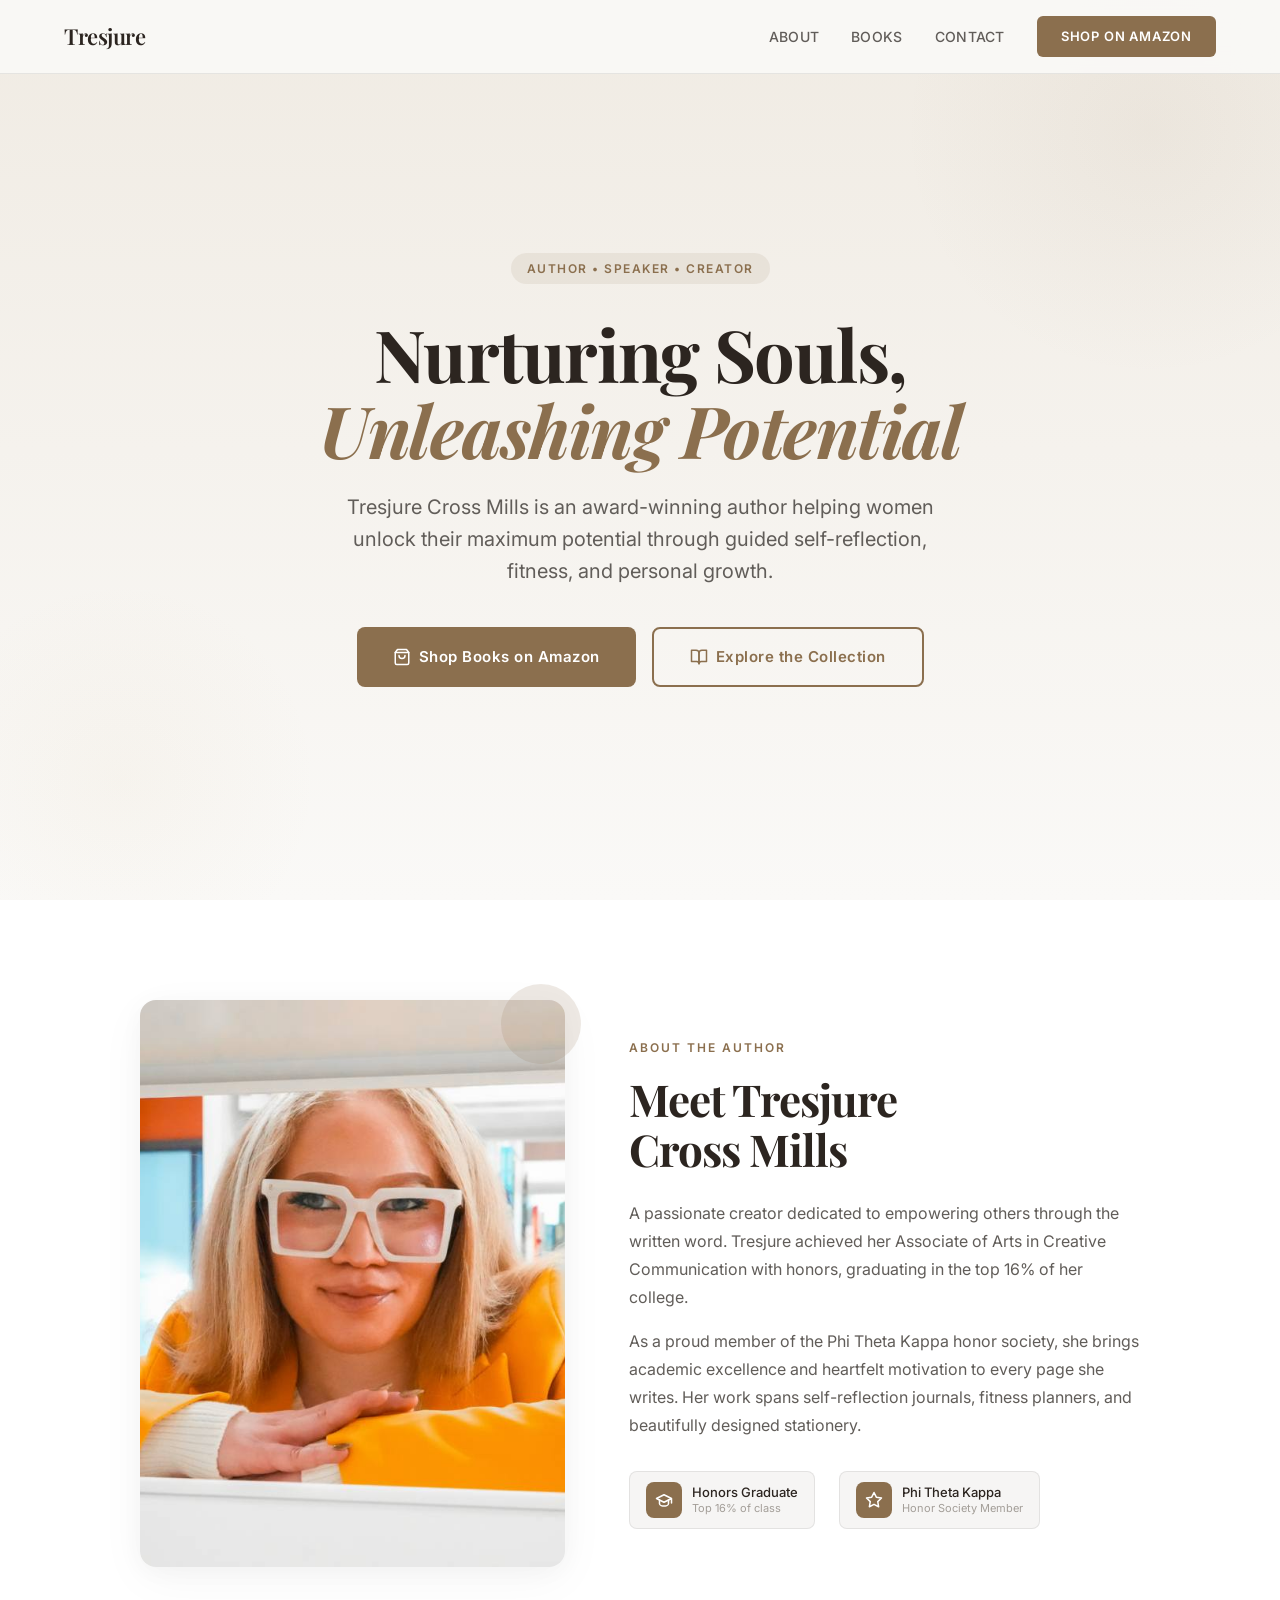
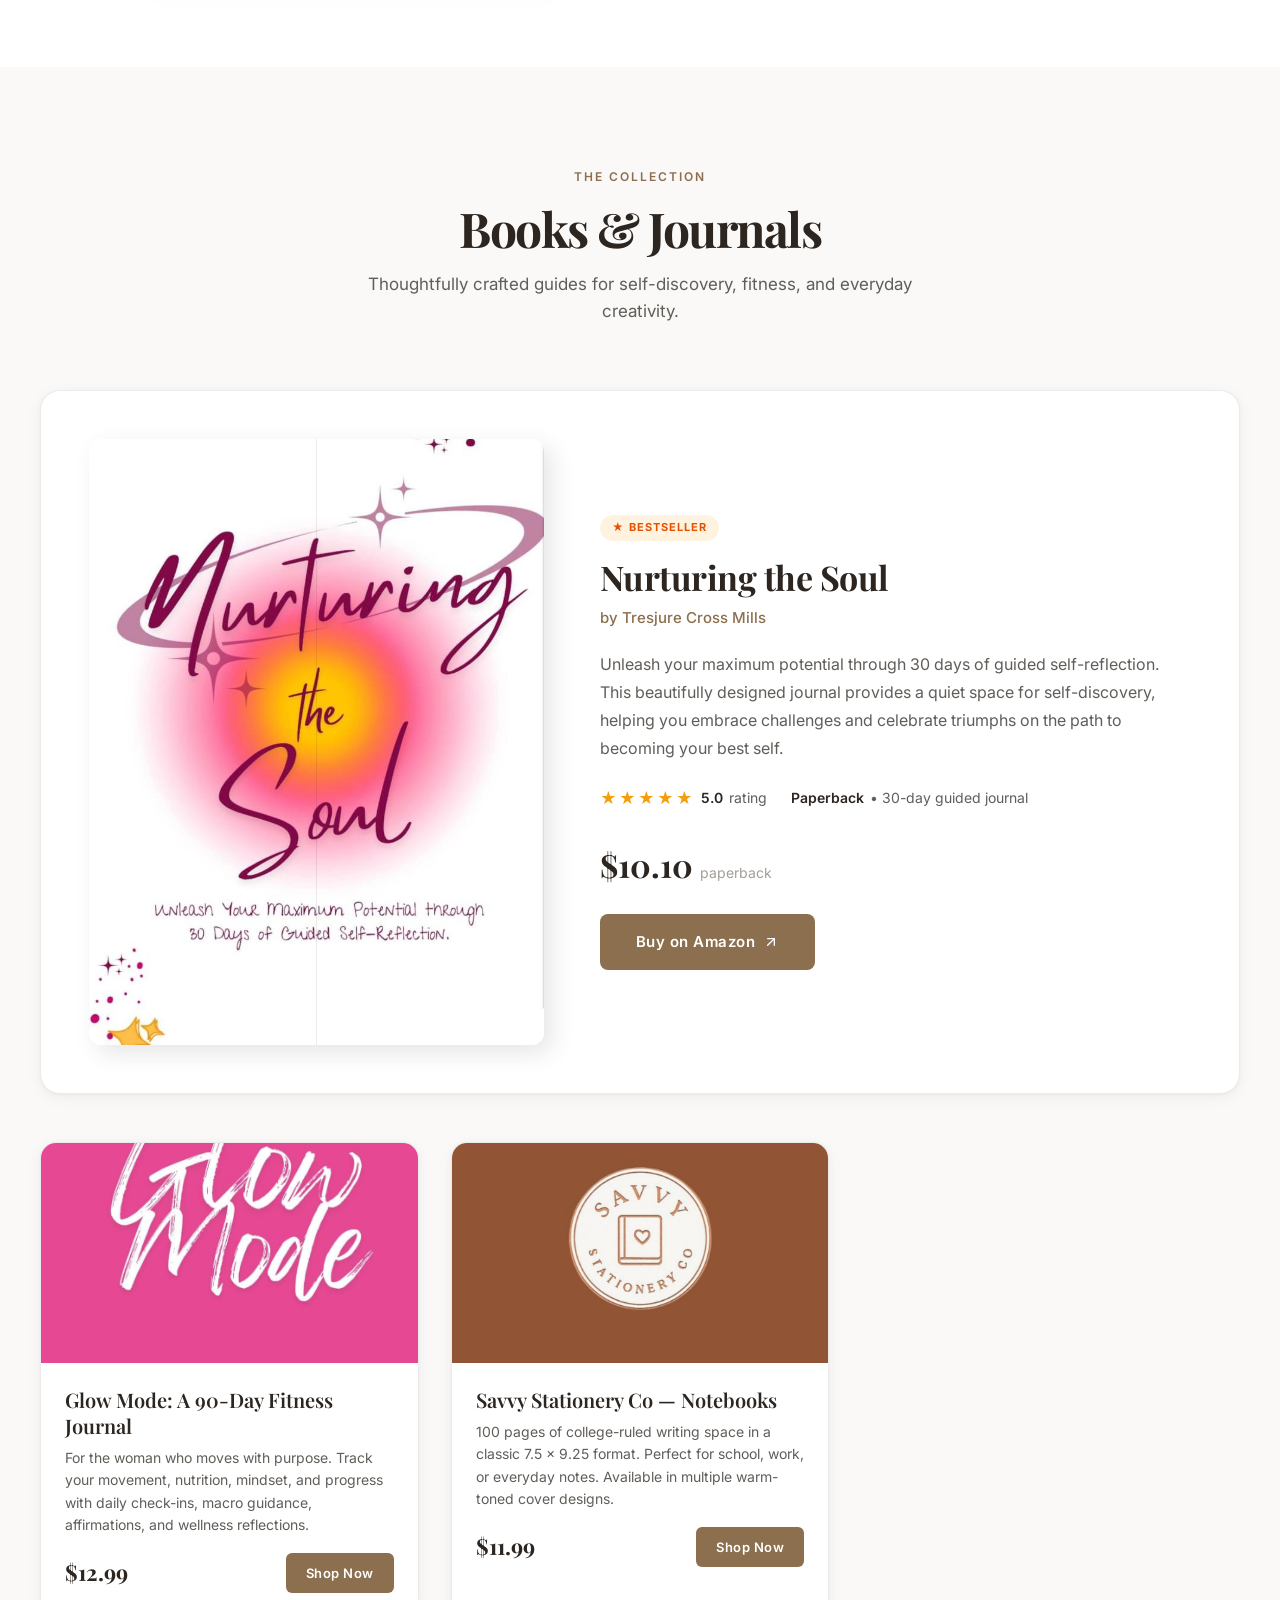
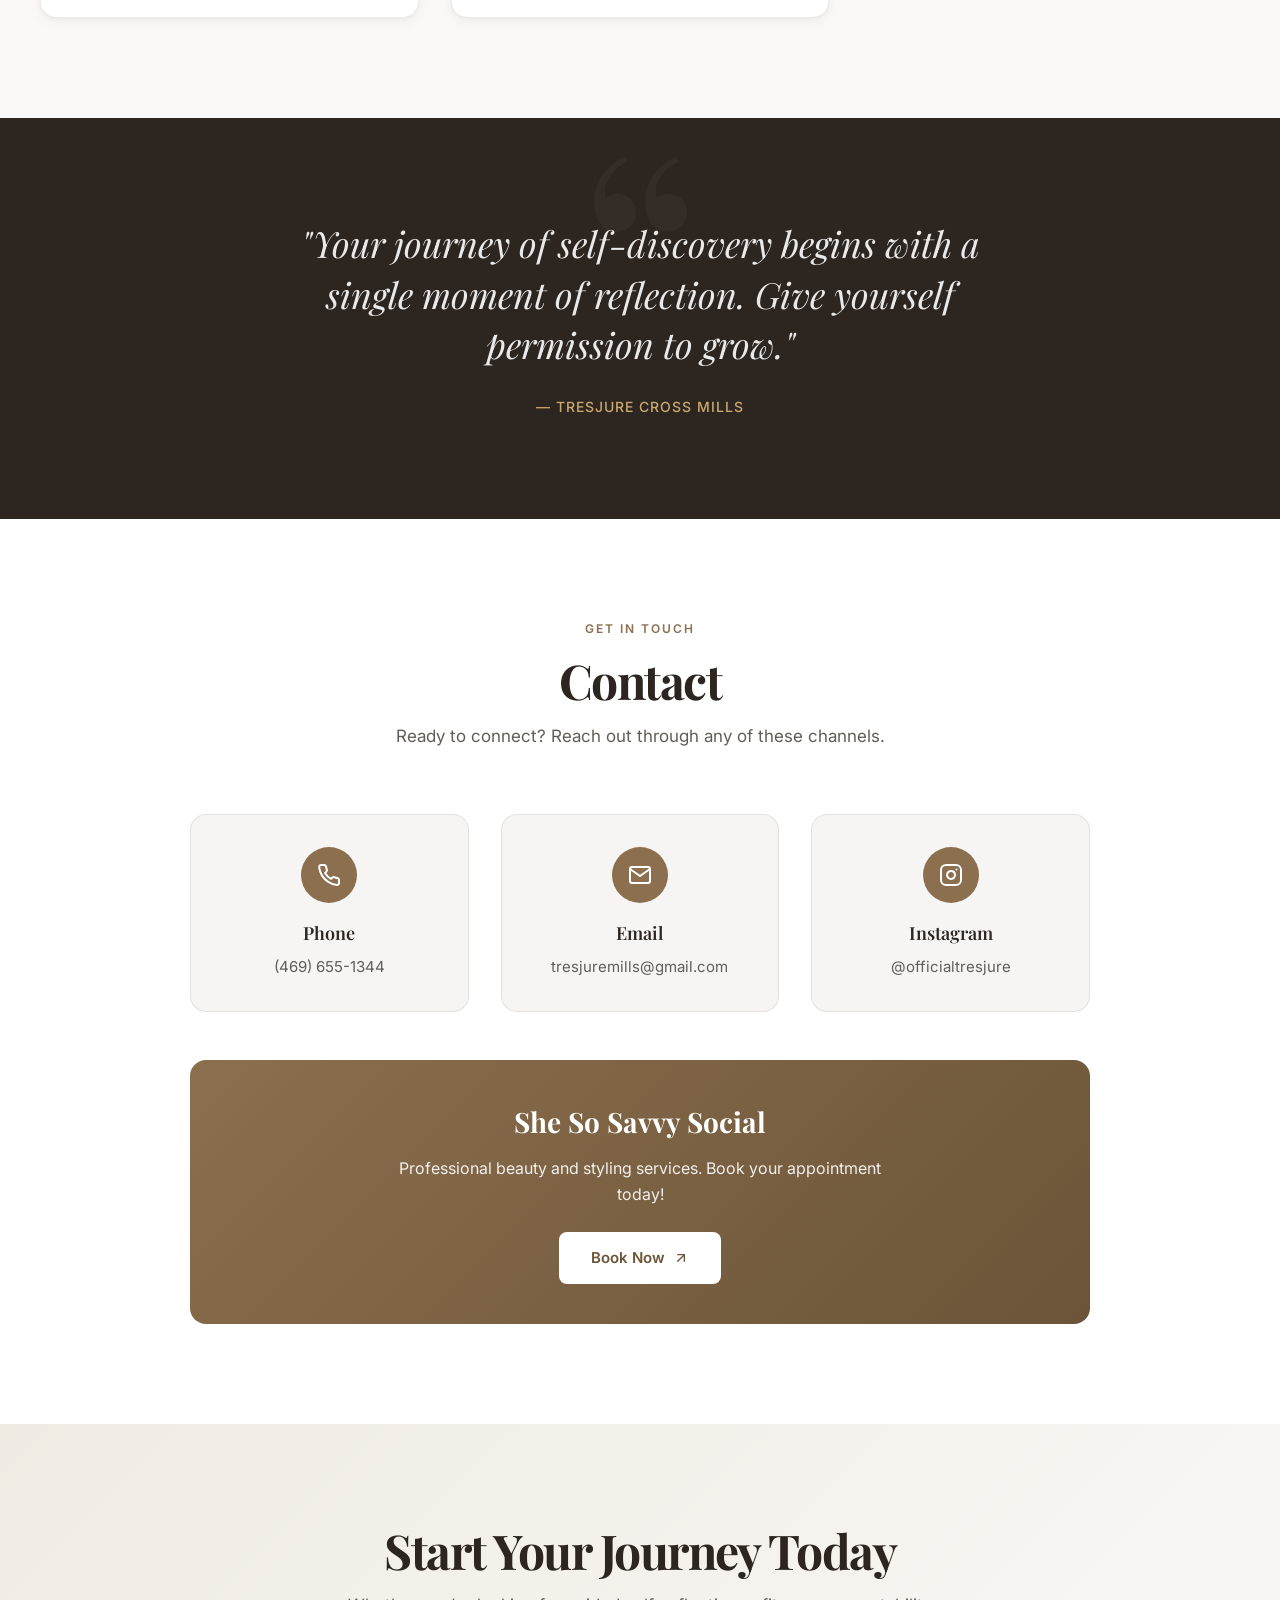
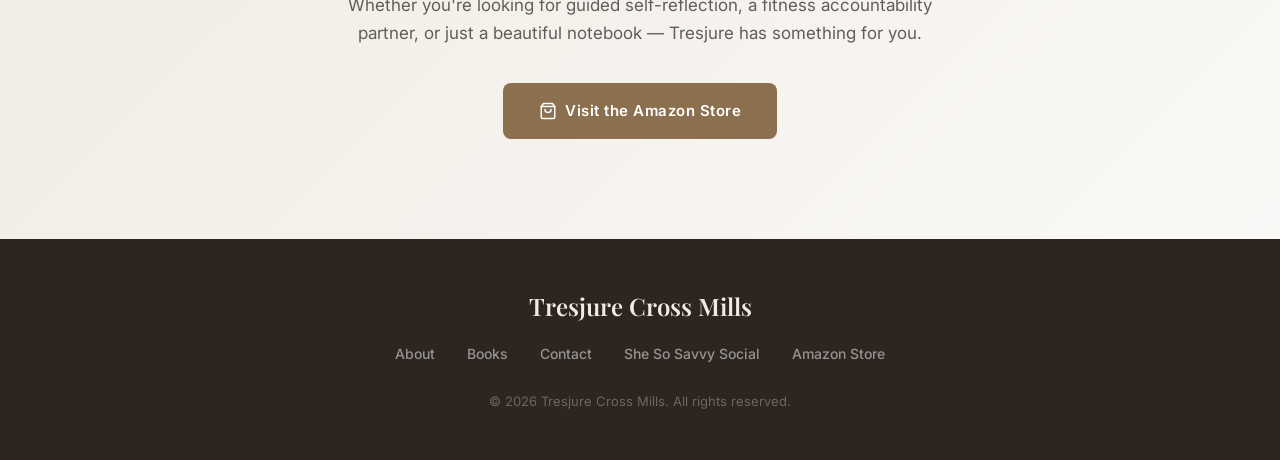
==== index.html @ f7b4bb2e "Add favicon using Nurturing the Soul book cover" ====
<!DOCTYPE html>
<html lang="en">
<head>
  <meta charset="UTF-8">
  <meta name="viewport" content="width=device-width, initial-scale=1.0">
  <title>Tresjure Cross Mills — Author, Speaker, Creator</title>
  <meta name="description" content="Tresjure Cross Mills is an award-winning author of self-reflection journals, fitness planners, and motivational books. Explore her collection and start your journey of self-discovery.">
  <link rel="icon" type="image/x-icon" href="favicon.ico">
  <link rel="apple-touch-icon" href="apple-touch-icon.png">
  <link rel="preconnect" href="https://fonts.googleapis.com">
  <link rel="preconnect" href="https://fonts.gstatic.com" crossorigin>
  <link href="https://fonts.googleapis.com/css2?family=Playfair+Display:ital,wght@0,400;0,500;0,600;0,700;1,400;1,500&family=Inter:wght@300;400;500;600;700&display=swap" rel="stylesheet">
  <style>
    *, *::before, *::after { margin: 0; padding: 0; box-sizing: border-box; }

    :root {
      --color-bg: #faf9f7;
      --color-white: #ffffff;
      --color-text: rgba(0,0,0,0.90);
      --color-text-secondary: #615d59;
      --color-text-muted: #a39e98;
      --color-accent: #8B6F4E;
      --color-accent-dark: #6B5438;
      --color-accent-light: #C9A96E;
      --color-warm-white: #f6f5f4;
      --color-warm-cream: #F0EBE3;
      --color-dark: #2C2520;
      --color-dark-warm: #31302e;
      --border-whisper: 1px solid rgba(0,0,0,0.08);
      --shadow-card: rgba(0,0,0,0.04) 0px 4px 18px, rgba(0,0,0,0.027) 0px 2px 8px, rgba(0,0,0,0.02) 0px 1px 3px;
      --shadow-deep: rgba(0,0,0,0.03) 0px 4px 24px, rgba(0,0,0,0.04) 0px 12px 48px;
      --font-display: 'Playfair Display', Georgia, 'Times New Roman', serif;
      --font-body: 'Inter', system-ui, -apple-system, 'Segoe UI', Roboto, sans-serif;
    }

    html { scroll-behavior: smooth; }

    body {
      font-family: var(--font-body);
      color: var(--color-text);
      background: var(--color-bg);
      line-height: 1.6;
      -webkit-font-smoothing: antialiased;
      -moz-osx-font-smoothing: grayscale;
    }

    /* ===== NAVIGATION ===== */
    nav {
      position: fixed;
      top: 0;
      left: 0;
      right: 0;
      z-index: 100;
      background: rgba(250, 249, 247, 0.92);
      backdrop-filter: blur(20px);
      -webkit-backdrop-filter: blur(20px);
      border-bottom: var(--border-whisper);
      transition: all 0.3s ease;
    }

    .nav-inner {
      max-width: 1200px;
      margin: 0 auto;
      padding: 16px 24px;
      display: flex;
      align-items: center;
      justify-content: space-between;
    }

    .nav-logo {
      font-family: var(--font-display);
      font-size: 22px;
      font-weight: 600;
      color: var(--color-dark);
      text-decoration: none;
      letter-spacing: -0.5px;
    }

    .nav-links {
      display: flex;
      align-items: center;
      gap: 32px;
      list-style: none;
    }

    .nav-links a {
      font-size: 14px;
      font-weight: 500;
      color: var(--color-text-secondary);
      text-decoration: none;
      transition: color 0.2s;
      letter-spacing: 0.3px;
      text-transform: uppercase;
    }

    .nav-links a:hover { color: var(--color-accent); }

    .nav-cta {
      background: var(--color-accent) !important;
      color: var(--color-white) !important;
      padding: 10px 24px;
      border-radius: 6px;
      font-weight: 600 !important;
      text-transform: uppercase !important;
      font-size: 13px !important;
      letter-spacing: 0.8px !important;
      transition: all 0.3s !important;
      display: inline-block;
    }

    .nav-cta:hover {
      background: var(--color-accent-dark) !important;
      transform: translateY(-1px);
    }

    .mobile-menu-btn {
      display: none;
      background: none;
      border: none;
      cursor: pointer;
      padding: 8px;
    }

    .mobile-menu-btn span {
      display: block;
      width: 24px;
      height: 2px;
      background: var(--color-dark);
      margin: 5px 0;
      transition: all 0.3s;
    }

    /* ===== HERO ===== */
    .hero {
      min-height: 100vh;
      display: flex;
      align-items: center;
      justify-content: center;
      padding: 120px 24px 80px;
      background: linear-gradient(180deg, var(--color-warm-cream) 0%, var(--color-bg) 100%);
      position: relative;
      overflow: hidden;
    }

    .hero::before {
      content: '';
      position: absolute;
      top: -120px;
      right: -120px;
      width: 500px;
      height: 500px;
      background: radial-gradient(circle, rgba(139,111,78,0.06) 0%, transparent 70%);
      border-radius: 50%;
    }

    .hero::after {
      content: '';
      position: absolute;
      bottom: -80px;
      left: -80px;
      width: 400px;
      height: 400px;
      background: radial-gradient(circle, rgba(201,169,110,0.05) 0%, transparent 70%);
      border-radius: 50%;
    }

    .hero-inner {
      max-width: 900px;
      text-align: center;
      position: relative;
      z-index: 1;
    }

    .hero-badge {
      display: inline-block;
      background: rgba(139,111,78,0.1);
      color: var(--color-accent);
      padding: 6px 16px;
      border-radius: 9999px;
      font-size: 12px;
      font-weight: 600;
      letter-spacing: 1.5px;
      text-transform: uppercase;
      margin-bottom: 32px;
    }

    .hero h1 {
      font-family: var(--font-display);
      font-size: clamp(40px, 7vw, 72px);
      font-weight: 700;
      line-height: 1.05;
      letter-spacing: -1.5px;
      color: var(--color-dark);
      margin-bottom: 24px;
    }

    .hero h1 em {
      font-style: italic;
      color: var(--color-accent);
    }

    .hero-subtitle {
      font-size: clamp(16px, 2.5vw, 20px);
      font-weight: 400;
      line-height: 1.6;
      color: var(--color-text-secondary);
      max-width: 600px;
      margin: 0 auto 40px;
    }

    .hero-buttons {
      display: flex;
      gap: 16px;
      justify-content: center;
      flex-wrap: wrap;
    }

    .btn-primary {
      display: inline-flex;
      align-items: center;
      gap: 8px;
      background: var(--color-accent);
      color: var(--color-white);
      padding: 16px 36px;
      border-radius: 8px;
      font-size: 15px;
      font-weight: 600;
      text-decoration: none;
      letter-spacing: 0.5px;
      transition: all 0.3s;
      border: none;
      cursor: pointer;
    }

    .btn-primary:hover {
      background: var(--color-accent-dark);
      transform: translateY(-2px);
      box-shadow: var(--shadow-deep);
    }

    .btn-secondary {
      display: inline-flex;
      align-items: center;
      gap: 8px;
      background: transparent;
      color: var(--color-accent);
      padding: 16px 36px;
      border-radius: 8px;
      font-size: 15px;
      font-weight: 600;
      text-decoration: none;
      letter-spacing: 0.5px;
      transition: all 0.3s;
      border: 2px solid var(--color-accent);
      cursor: pointer;
    }

    .btn-secondary:hover {
      background: var(--color-accent);
      color: var(--color-white);
      transform: translateY(-2px);
    }

    /* ===== ABOUT ===== */
    .about {
      padding: 100px 24px;
      background: var(--color-white);
    }

    .about-inner {
      max-width: 1000px;
      margin: 0 auto;
      display: grid;
      grid-template-columns: 1fr 1.2fr;
      gap: 64px;
      align-items: center;
    }

    .about-image {
      position: relative;
    }

    .about-image-frame {
      width: 100%;
      aspect-ratio: 3/4;
      border-radius: 16px;
      position: relative;
      overflow: hidden;
      box-shadow: var(--shadow-deep);
    }

    .about-image-frame img {
      width: 100%;
      height: 100%;
      object-fit: cover;
      object-position: center top;
    }

    .about-image-accent {
      position: absolute;
      top: -16px;
      right: -16px;
      width: 80px;
      height: 80px;
      background: var(--color-accent);
      border-radius: 50%;
      opacity: 0.15;
    }

    .about-content .section-label {
      font-size: 12px;
      font-weight: 600;
      letter-spacing: 2px;
      text-transform: uppercase;
      color: var(--color-accent);
      margin-bottom: 16px;
    }

    .about-content h2 {
      font-family: var(--font-display);
      font-size: clamp(32px, 4vw, 44px);
      font-weight: 700;
      line-height: 1.15;
      letter-spacing: -1px;
      color: var(--color-dark);
      margin-bottom: 24px;
    }

    .about-content p {
      font-size: 16px;
      line-height: 1.75;
      color: var(--color-text-secondary);
      margin-bottom: 16px;
    }

    .about-credentials {
      display: flex;
      gap: 24px;
      margin-top: 32px;
      flex-wrap: wrap;
    }

    .credential {
      display: flex;
      align-items: center;
      gap: 10px;
      padding: 10px 16px;
      background: var(--color-warm-white);
      border-radius: 8px;
      border: var(--border-whisper);
    }

    .credential-icon {
      width: 36px;
      height: 36px;
      background: var(--color-accent);
      border-radius: 8px;
      display: flex;
      align-items: center;
      justify-content: center;
      color: white;
      font-size: 16px;
    }

    .credential-text {
      font-size: 13px;
      font-weight: 500;
      color: var(--color-dark);
      line-height: 1.3;
    }

    .credential-text small {
      display: block;
      font-weight: 400;
      color: var(--color-text-muted);
      font-size: 11px;
    }

    /* ===== BOOKS ===== */
    .books {
      padding: 100px 24px;
      background: var(--color-bg);
    }

    .books-inner {
      max-width: 1200px;
      margin: 0 auto;
    }

    .section-header {
      text-align: center;
      margin-bottom: 64px;
    }

    .section-header .section-label {
      font-size: 12px;
      font-weight: 600;
      letter-spacing: 2px;
      text-transform: uppercase;
      color: var(--color-accent);
      margin-bottom: 16px;
    }

    .section-header h2 {
      font-family: var(--font-display);
      font-size: clamp(32px, 4vw, 48px);
      font-weight: 700;
      line-height: 1.1;
      letter-spacing: -1.5px;
      color: var(--color-dark);
      margin-bottom: 16px;
    }

    .section-header p {
      font-size: 17px;
      color: var(--color-text-secondary);
      max-width: 560px;
      margin: 0 auto;
      line-height: 1.6;
    }

    /* Featured Book */
    .featured-book {
      display: grid;
      grid-template-columns: 1fr 1.3fr;
      gap: 56px;
      align-items: center;
      background: var(--color-white);
      border-radius: 20px;
      padding: 48px;
      border: var(--border-whisper);
      box-shadow: var(--shadow-card);
      margin-bottom: 48px;
    }

    .featured-book-cover {
      position: relative;
    }

    .book-cover-wrapper {
      background: linear-gradient(135deg, #E8D5B7 0%, #D4B896 50%, #C9A96E 100%);
      border-radius: 12px;
      padding: 32px;
      display: flex;
      align-items: center;
      justify-content: center;
      aspect-ratio: 3/4;
      box-shadow: rgba(0,0,0,0.1) 8px 8px 24px;
      position: relative;
      overflow: hidden;
    }

    .book-cover-wrapper::after {
      content: '';
      position: absolute;
      top: 0;
      left: 50%;
      width: 1px;
      height: 100%;
      background: rgba(0,0,0,0.08);
    }

    .book-cover-text {
      text-align: center;
      color: var(--color-white);
      padding: 20px;
    }

    .book-cover-text h3 {
      font-family: var(--font-display);
      font-size: 28px;
      font-weight: 700;
      line-height: 1.2;
      margin-bottom: 8px;
      text-shadow: 0 2px 8px rgba(0,0,0,0.15);
    }

    .book-cover-text p {
      font-size: 12px;
      font-weight: 500;
      letter-spacing: 1px;
      text-transform: uppercase;
      opacity: 0.85;
    }

    .featured-book-info .book-badge {
      display: inline-block;
      background: #FFF3E0;
      color: #E65100;
      padding: 4px 12px;
      border-radius: 9999px;
      font-size: 11px;
      font-weight: 700;
      letter-spacing: 1px;
      text-transform: uppercase;
      margin-bottom: 16px;
    }

    .featured-book-info h3 {
      font-family: var(--font-display);
      font-size: clamp(26px, 3vw, 34px);
      font-weight: 700;
      line-height: 1.2;
      letter-spacing: -0.5px;
      color: var(--color-dark);
      margin-bottom: 8px;
    }

    .featured-book-info .book-author {
      font-size: 15px;
      color: var(--color-accent);
      font-weight: 500;
      margin-bottom: 20px;
    }

    .featured-book-info .book-description {
      font-size: 16px;
      line-height: 1.75;
      color: var(--color-text-secondary);
      margin-bottom: 24px;
    }

    .book-meta {
      display: flex;
      gap: 24px;
      margin-bottom: 28px;
      flex-wrap: wrap;
    }

    .book-meta-item {
      display: flex;
      align-items: center;
      gap: 6px;
      font-size: 14px;
      color: var(--color-text-secondary);
    }

    .book-meta-item strong {
      color: var(--color-dark);
      font-weight: 600;
    }

    .star-rating {
      color: #F59E0B;
      font-size: 16px;
      letter-spacing: 2px;
    }

    .book-price {
      font-family: var(--font-display);
      font-size: 32px;
      font-weight: 700;
      color: var(--color-dark);
      margin-bottom: 24px;
    }

    .book-price small {
      font-size: 14px;
      font-weight: 400;
      color: var(--color-text-muted);
      font-family: var(--font-body);
    }

    /* Other Books Grid */
    .books-grid {
      display: grid;
      grid-template-columns: repeat(auto-fill, minmax(320px, 1fr));
      gap: 32px;
    }

    .book-card {
      background: var(--color-white);
      border-radius: 16px;
      border: var(--border-whisper);
      box-shadow: var(--shadow-card);
      overflow: hidden;
      transition: all 0.3s;
      text-decoration: none;
      color: inherit;
      display: block;
    }

    .book-card:hover {
      transform: translateY(-4px);
      box-shadow: var(--shadow-deep);
    }

    .book-card-cover {
      height: 220px;
      display: flex;
      align-items: center;
      justify-content: center;
      position: relative;
    }

    .book-card-cover.pink {
      background: linear-gradient(135deg, #FF6B9D 0%, #FF2D78 100%);
    }

    .book-card-cover.tan {
      background: linear-gradient(135deg, #D4B896 0%, #C9A96E 100%);
    }

    .book-card-cover-text {
      text-align: center;
      color: white;
      padding: 24px;
    }

    .book-card-cover-text h4 {
      font-family: var(--font-display);
      font-size: 22px;
      font-weight: 700;
      line-height: 1.2;
      text-shadow: 0 2px 8px rgba(0,0,0,0.15);
    }

    .book-card-cover-text p {
      font-size: 11px;
      font-weight: 600;
      letter-spacing: 1px;
      text-transform: uppercase;
      opacity: 0.85;
      margin-top: 4px;
    }

    .book-card-body {
      padding: 24px;
    }

    .book-card-body h4 {
      font-family: var(--font-display);
      font-size: 20px;
      font-weight: 600;
      line-height: 1.3;
      color: var(--color-dark);
      margin-bottom: 8px;
    }

    .book-card-body .desc {
      font-size: 14px;
      line-height: 1.6;
      color: var(--color-text-secondary);
      margin-bottom: 16px;
    }

    .book-card-footer {
      display: flex;
      align-items: center;
      justify-content: space-between;
    }

    .book-card-price {
      font-family: var(--font-display);
      font-size: 22px;
      font-weight: 700;
      color: var(--color-dark);
    }

    .book-card-btn {
      background: var(--color-accent);
      color: white;
      padding: 10px 20px;
      border-radius: 6px;
      font-size: 13px;
      font-weight: 600;
      text-decoration: none;
      letter-spacing: 0.5px;
      transition: all 0.3s;
      display: inline-block;
    }

    .book-card-btn:hover {
      background: var(--color-accent-dark);
    }

    /* ===== QUOTE ===== */
    .quote-section {
      padding: 100px 24px;
      background: var(--color-dark);
      text-align: center;
      position: relative;
      overflow: hidden;
    }

    .quote-section::before {
      content: '\201C';
      position: absolute;
      top: -20px;
      left: 50%;
      transform: translateX(-50%);
      font-family: var(--font-display);
      font-size: 300px;
      color: rgba(255,255,255,0.03);
      line-height: 1;
    }

    .quote-inner {
      max-width: 700px;
      margin: 0 auto;
      position: relative;
      z-index: 1;
    }

    .quote-inner blockquote {
      font-family: var(--font-display);
      font-size: clamp(24px, 3.5vw, 36px);
      font-weight: 400;
      font-style: italic;
      line-height: 1.4;
      color: rgba(255,255,255,0.9);
      margin-bottom: 24px;
    }

    .quote-inner cite {
      font-family: var(--font-body);
      font-style: normal;
      font-size: 14px;
      font-weight: 500;
      color: var(--color-accent-light);
      letter-spacing: 1px;
      text-transform: uppercase;
    }

    /* ===== CTA SECTION ===== */
    .cta-section {
      padding: 100px 24px;
      background: linear-gradient(135deg, var(--color-warm-cream) 0%, var(--color-bg) 100%);
      text-align: center;
    }

    .cta-inner {
      max-width: 640px;
      margin: 0 auto;
    }

    .cta-inner h2 {
      font-family: var(--font-display);
      font-size: clamp(32px, 4vw, 48px);
      font-weight: 700;
      line-height: 1.1;
      letter-spacing: -1.5px;
      color: var(--color-dark);
      margin-bottom: 16px;
    }

    .cta-inner p {
      font-size: 17px;
      line-height: 1.6;
      color: var(--color-text-secondary);
      margin-bottom: 36px;
    }

    /* ===== FOOTER ===== */
    footer {
      padding: 48px 24px;
      background: var(--color-dark);
      text-align: center;
    }

    .footer-inner {
      max-width: 1200px;
      margin: 0 auto;
    }

    .footer-logo {
      font-family: var(--font-display);
      font-size: 24px;
      font-weight: 600;
      color: var(--color-warm-cream);
      margin-bottom: 16px;
    }

    .footer-links {
      display: flex;
      justify-content: center;
      gap: 32px;
      list-style: none;
      margin-bottom: 24px;
      flex-wrap: wrap;
    }

    .footer-links a {
      color: rgba(255,255,255,0.5);
      text-decoration: none;
      font-size: 14px;
      font-weight: 500;
      transition: color 0.2s;
    }

    .footer-links a:hover { color: var(--color-accent-light); }

    .footer-copyright {
      font-size: 13px;
      color: rgba(255,255,255,0.3);
    }

    /* ===== CONTACT ===== */
    .contact {
      padding: 100px 24px;
      background: var(--color-white);
    }

    .contact-inner {
      max-width: 900px;
      margin: 0 auto;
    }

    .contact-grid {
      display: grid;
      grid-template-columns: repeat(auto-fit, minmax(250px, 1fr));
      gap: 32px;
      margin-top: 48px;
    }

    .contact-card {
      background: var(--color-warm-white);
      border: var(--border-whisper);
      border-radius: 16px;
      padding: 32px;
      text-align: center;
      transition: all 0.3s;
      text-decoration: none;
      color: inherit;
      display: block;
    }

    .contact-card:hover {
      transform: translateY(-4px);
      box-shadow: var(--shadow-card);
      border-color: var(--color-accent);
    }

    .contact-icon {
      width: 56px;
      height: 56px;
      background: var(--color-accent);
      border-radius: 50%;
      display: flex;
      align-items: center;
      justify-content: center;
      margin: 0 auto 16px;
      color: white;
    }

    .contact-card h4 {
      font-family: var(--font-display);
      font-size: 18px;
      font-weight: 600;
      color: var(--color-dark);
      margin-bottom: 8px;
    }

    .contact-card p {
      font-size: 15px;
      color: var(--color-text-secondary);
      line-height: 1.5;
    }

    .services-banner {
      background: linear-gradient(135deg, var(--color-accent) 0%, var(--color-accent-dark) 100%);
      border-radius: 16px;
      padding: 40px;
      text-align: center;
      margin-top: 48px;
      color: white;
    }

    .services-banner h3 {
      font-family: var(--font-display);
      font-size: 28px;
      font-weight: 700;
      margin-bottom: 12px;
    }

    .services-banner p {
      font-size: 16px;
      opacity: 0.9;
      margin-bottom: 24px;
      max-width: 500px;
      margin-left: auto;
      margin-right: auto;
    }

    .services-banner .btn-white {
      display: inline-flex;
      align-items: center;
      gap: 8px;
      background: white;
      color: var(--color-accent-dark);
      padding: 14px 32px;
      border-radius: 8px;
      font-size: 15px;
      font-weight: 600;
      text-decoration: none;
      transition: all 0.3s;
    }

    .services-banner .btn-white:hover {
      transform: translateY(-2px);
      box-shadow: 0 8px 24px rgba(0,0,0,0.2);
    }

    /* ===== ANIMATIONS ===== */
    .fade-in {
      opacity: 0;
      transform: translateY(24px);
      transition: all 0.7s cubic-bezier(0.16, 1, 0.3, 1);
    }

    .fade-in.visible {
      opacity: 1;
      transform: translateY(0);
    }

    /* ===== RESPONSIVE ===== */
    @media (max-width: 768px) {
      .nav-links { display: none; }
      .mobile-menu-btn { display: block; }
      
      .nav-links.open {
        display: flex;
        flex-direction: column;
        position: absolute;
        top: 100%;
        left: 0;
        right: 0;
        background: var(--color-white);
        padding: 24px;
        border-bottom: var(--border-whisper);
        box-shadow: var(--shadow-card);
        gap: 16px;
      }

      .hero { padding: 100px 20px 60px; min-height: auto; }

      .about-inner {
        grid-template-columns: 1fr;
        gap: 40px;
      }

      .about-image { max-width: 300px; margin: 0 auto; }

      .featured-book {
        grid-template-columns: 1fr;
        padding: 24px;
        gap: 32px;
      }

      .books-grid {
        grid-template-columns: 1fr;
      }

      .about-credentials {
        flex-direction: column;
      }

      .book-meta {
        flex-direction: column;
        gap: 12px;
      }

      .hero-buttons {
        flex-direction: column;
        align-items: center;
      }

      .btn-primary, .btn-secondary {
        width: 100%;
        justify-content: center;
        max-width: 300px;
      }
    }

    @media (max-width: 480px) {
      .hero h1 { letter-spacing: -0.5px; }
      .featured-book { padding: 20px; }
      .book-card-body { padding: 20px; }
    }
  </style>
</head>
<body>

  <!-- Navigation -->
  <nav>
    <div class="nav-inner">
      <a href="#" class="nav-logo">Tresjure</a>
      <ul class="nav-links" id="navLinks">
        <li><a href="#about">About</a></li>
        <li><a href="#books">Books</a></li>
        <li><a href="#contact">Contact</a></li>
        <li><a href="https://www.amazon.com/stores/Tresjure-Cross-Mills/author/B0D7QSCW2Z" target="_blank" class="nav-cta">Shop on Amazon</a></li>
      </ul>
      <button class="mobile-menu-btn" onclick="document.getElementById('navLinks').classList.toggle('open')" aria-label="Toggle menu">
        <span></span>
        <span></span>
        <span></span>
      </button>
    </div>
  </nav>

  <!-- Hero -->
  <section class="hero">
    <div class="hero-inner">
      <div class="hero-badge">Author &bull; Speaker &bull; Creator</div>
      <h1>Nurturing Souls,<br><em>Unleashing Potential</em></h1>
      <p class="hero-subtitle">Tresjure Cross Mills is an award-winning author helping women unlock their maximum potential through guided self-reflection, fitness, and personal growth.</p>
      <div class="hero-buttons">
        <a href="https://www.amazon.com/stores/Tresjure-Cross-Mills/author/B0D7QSCW2Z" target="_blank" class="btn-primary">
          <svg width="18" height="18" viewBox="0 0 24 24" fill="none" stroke="currentColor" stroke-width="2" stroke-linecap="round" stroke-linejoin="round"><path d="M6 2L3 6v14a2 2 0 0 0 2 2h14a2 2 0 0 0 2-2V6l-3-4z"></path><line x1="3" y1="6" x2="21" y2="6"></line><path d="M16 10a4 4 0 0 1-8 0"></path></svg>
          Shop Books on Amazon
        </a>
        <a href="#books" class="btn-secondary">
          <svg width="18" height="18" viewBox="0 0 24 24" fill="none" stroke="currentColor" stroke-width="2" stroke-linecap="round" stroke-linejoin="round"><path d="M2 3h6a4 4 0 0 1 4 4v14a3 3 0 0 0-3-3H2z"></path><path d="M22 3h-6a4 4 0 0 0-4 4v14a3 3 0 0 1 3-3h7z"></path></svg>
          Explore the Collection
        </a>
      </div>
    </div>
  </section>

  <!-- About -->
  <section class="about" id="about">
    <div class="about-inner fade-in">
      <div class="about-image">
        <div class="about-image-frame">
          <img src="images/tresjure-photo.jpg" alt="Tresjure Cross Mills">
        </div>
        <div class="about-image-accent"></div>
      </div>
      <div class="about-content">
        <div class="section-label">About the Author</div>
        <h2>Meet Tresjure<br>Cross Mills</h2>
        <p>A passionate creator dedicated to empowering others through the written word. Tresjure achieved her Associate of Arts in Creative Communication with honors, graduating in the top 16% of her college.</p>
        <p>As a proud member of the Phi Theta Kappa honor society, she brings academic excellence and heartfelt motivation to every page she writes. Her work spans self-reflection journals, fitness planners, and beautifully designed stationery.</p>
        <div class="about-credentials">
          <div class="credential">
            <div class="credential-icon">
              <svg width="18" height="18" viewBox="0 0 24 24" fill="none" stroke="currentColor" stroke-width="2" stroke-linecap="round" stroke-linejoin="round"><path d="M22 10v6M2 10l10-5 10 5-10 5z"></path><path d="M6 12v5c0 2 4 3 6 3s6-1 6-3v-5"></path></svg>
            </div>
            <div class="credential-text">
              Honors Graduate
              <small>Top 16% of class</small>
            </div>
          </div>
          <div class="credential">
            <div class="credential-icon">
              <svg width="18" height="18" viewBox="0 0 24 24" fill="none" stroke="currentColor" stroke-width="2" stroke-linecap="round" stroke-linejoin="round"><polygon points="12 2 15.09 8.26 22 9.27 17 14.14 18.18 21.02 12 17.77 5.82 21.02 7 14.14 2 9.27 8.91 8.26 12 2"></polygon></svg>
            </div>
            <div class="credential-text">
              Phi Theta Kappa
              <small>Honor Society Member</small>
            </div>
          </div>
        </div>
      </div>
    </div>
  </section>

  <!-- Books -->
  <section class="books" id="books">
    <div class="books-inner">
      <div class="section-header fade-in">
        <div class="section-label">The Collection</div>
        <h2>Books &amp; Journals</h2>
        <p>Thoughtfully crafted guides for self-discovery, fitness, and everyday creativity.</p>
      </div>

      <!-- Featured Book: Nurturing the Soul -->
      <div class="featured-book fade-in">
        <div class="featured-book-cover">
          <div class="book-cover-wrapper" style="background: none; padding: 0;">
            <img src="images/nurturing-the-soul.jpg" alt="Nurturing the Soul book cover" style="width: 100%; height: 100%; object-fit: cover; border-radius: 12px;">
          </div>
        </div>
        <div class="featured-book-info">
          <span class="book-badge">&#9733; Bestseller</span>
          <h3>Nurturing the Soul</h3>
          <div class="book-author">by Tresjure Cross Mills</div>
          <p class="book-description">Unleash your maximum potential through 30 days of guided self-reflection. This beautifully designed journal provides a quiet space for self-discovery, helping you embrace challenges and celebrate triumphs on the path to becoming your best self.</p>
          <div class="book-meta">
            <div class="book-meta-item">
              <span class="star-rating">&#9733;&#9733;&#9733;&#9733;&#9733;</span>
              <strong>5.0</strong> rating
            </div>
            <div class="book-meta-item">
              <strong>Paperback</strong> &bull; 30-day guided journal
            </div>
          </div>
          <div class="book-price">$10.10 <small>paperback</small></div>
          <a href="https://www.amazon.com/stores/Tresjure-Cross-Mills/author/B0D7QSCW2Z" target="_blank" class="btn-primary">
            Buy on Amazon
            <svg width="16" height="16" viewBox="0 0 24 24" fill="none" stroke="currentColor" stroke-width="2" stroke-linecap="round" stroke-linejoin="round"><line x1="7" y1="17" x2="17" y2="7"></line><polyline points="7 7 17 7 17 17"></polyline></svg>
          </a>
        </div>
      </div>

      <!-- Other Books -->
      <div class="books-grid">
        <!-- Glow Mode -->
        <a href="https://www.amazon.com/stores/Tresjure-Cross-Mills/author/B0D7QSCW2Z" target="_blank" class="book-card fade-in">
          <div class="book-card-cover pink" style="background: none; padding: 0;">
            <img src="images/glow-mode.jpg" alt="Glow Mode book cover" style="width: 100%; height: 100%; object-fit: cover; border-radius: 12px 12px 0 0;">
          </div>
          <div class="book-card-body">
            <h4>Glow Mode: A 90-Day Fitness Journal</h4>
            <p class="desc">For the woman who moves with purpose. Track your movement, nutrition, mindset, and progress with daily check-ins, macro guidance, affirmations, and wellness reflections.</p>
            <div class="book-card-footer">
              <span class="book-card-price">$12.99</span>
              <span class="book-card-btn">Shop Now</span>
            </div>
          </div>
        </a>

        <!-- Savvy Stationery -->
        <a href="https://www.amazon.com/stores/Tresjure-Cross-Mills/author/B0D7QSCW2Z" target="_blank" class="book-card fade-in">
          <div class="book-card-cover tan" style="background: none; padding: 0;">
            <img src="images/savvy-stationery-terracotta.jpg" alt="Savvy Stationery Co" style="width: 100%; height: 100%; object-fit: cover; border-radius: 12px 12px 0 0;">
          </div>
          <div class="book-card-body">
            <h4>Savvy Stationery Co — Notebooks</h4>
            <p class="desc">100 pages of college-ruled writing space in a classic 7.5 x 9.25 format. Perfect for school, work, or everyday notes. Available in multiple warm-toned cover designs.</p>
            <div class="book-card-footer">
              <span class="book-card-price">$11.99</span>
              <span class="book-card-btn">Shop Now</span>
            </div>
          </div>
        </a>
      </div>
    </div>
  </section>

  <!-- Quote -->
  <section class="quote-section">
    <div class="quote-inner fade-in">
      <blockquote>"Your journey of self-discovery begins with a single moment of reflection. Give yourself permission to grow."</blockquote>
      <cite>— Tresjure Cross Mills</cite>
    </div>
  </section>

  <!-- Contact -->
  <section class="contact" id="contact">
    <div class="contact-inner">
      <div class="section-header fade-in">
        <div class="section-label">Get In Touch</div>
        <h2>Contact</h2>
        <p>Ready to connect? Reach out through any of these channels.</p>
      </div>

      <div class="contact-grid">
        <a href="tel:+14696551344" class="contact-card fade-in">
          <div class="contact-icon">
            <svg width="24" height="24" viewBox="0 0 24 24" fill="none" stroke="currentColor" stroke-width="2" stroke-linecap="round" stroke-linejoin="round"><path d="M22 16.92v3a2 2 0 0 1-2.18 2 19.79 19.79 0 0 1-8.63-3.07 19.5 19.5 0 0 1-6-6 19.79 19.79 0 0 1-3.07-8.67A2 2 0 0 1 4.11 2h3a2 2 0 0 1 2 1.72 12.84 12.84 0 0 0 .7 2.81 2 2 0 0 1-.45 2.11L8.09 9.91a16 16 0 0 0 6 6l1.27-1.27a2 2 0 0 1 2.11-.45 12.84 12.84 0 0 0 2.81.7A2 2 0 0 1 22 16.92z"></path></svg>
          </div>
          <h4>Phone</h4>
          <p>(469) 655-1344</p>
        </a>

        <a href="mailto:tresjuremills@gmail.com" class="contact-card fade-in">
          <div class="contact-icon">
            <svg width="24" height="24" viewBox="0 0 24 24" fill="none" stroke="currentColor" stroke-width="2" stroke-linecap="round" stroke-linejoin="round"><path d="M4 4h16c1.1 0 2 .9 2 2v12c0 1.1-.9 2-2 2H4c-1.1 0-2-.9-2-2V6c0-1.1.9-2 2-2z"></path><polyline points="22,6 12,13 2,6"></polyline></svg>
          </div>
          <h4>Email</h4>
          <p>tresjuremills@gmail.com</p>
        </a>

        <a href="https://instagram.com/officialtresjure/" target="_blank" class="contact-card fade-in">
          <div class="contact-icon">
            <svg width="24" height="24" viewBox="0 0 24 24" fill="none" stroke="currentColor" stroke-width="2" stroke-linecap="round" stroke-linejoin="round"><rect x="2" y="2" width="20" height="20" rx="5" ry="5"></rect><path d="M16 11.37A4 4 0 1 1 12.63 8 4 4 0 0 1 16 11.37z"></path><line x1="17.5" y1="6.5" x2="17.51" y2="6.5"></line></svg>
          </div>
          <h4>Instagram</h4>
          <p>@officialtresjure</p>
        </a>
      </div>

      <div class="services-banner fade-in">
        <h3>She So Savvy Social</h3>
        <p>Professional beauty and styling services. Book your appointment today!</p>
        <a href="https://shesosavvysocial.com" target="_blank" class="btn-white">
          Book Now
          <svg width="16" height="16" viewBox="0 0 24 24" fill="none" stroke="currentColor" stroke-width="2" stroke-linecap="round" stroke-linejoin="round"><line x1="7" y1="17" x2="17" y2="7"></line><polyline points="7 7 17 7 17 17"></polyline></svg>
        </a>
      </div>
    </div>
  </section>

  <!-- CTA -->
  <section class="cta-section">
    <div class="cta-inner fade-in">
      <h2>Start Your Journey Today</h2>
      <p>Whether you're looking for guided self-reflection, a fitness accountability partner, or just a beautiful notebook — Tresjure has something for you.</p>
      <a href="https://www.amazon.com/stores/Tresjure-Cross-Mills/author/B0D7QSCW2Z" target="_blank" class="btn-primary">
        <svg width="18" height="18" viewBox="0 0 24 24" fill="none" stroke="currentColor" stroke-width="2" stroke-linecap="round" stroke-linejoin="round"><path d="M6 2L3 6v14a2 2 0 0 0 2 2h14a2 2 0 0 0 2-2V6l-3-4z"></path><line x1="3" y1="6" x2="21" y2="6"></line><path d="M16 10a4 4 0 0 1-8 0"></path></svg>
        Visit the Amazon Store
      </a>
    </div>
  </section>

  <!-- Footer -->
  <footer>
    <div class="footer-inner">
      <div class="footer-logo">Tresjure Cross Mills</div>
      <ul class="footer-links">
        <li><a href="#about">About</a></li>
        <li><a href="#books">Books</a></li>
        <li><a href="#contact">Contact</a></li>
        <li><a href="https://shesosavvysocial.com" target="_blank">She So Savvy Social</a></li>
        <li><a href="https://www.amazon.com/stores/Tresjure-Cross-Mills/author/B0D7QSCW2Z" target="_blank">Amazon Store</a></li>
      </ul>
      <div class="footer-copyright">&copy; 2026 Tresjure Cross Mills. All rights reserved.</div>
    </div>
  </footer>

  <!-- Scroll Animation Script -->
  <script>
    const observer = new IntersectionObserver((entries) => {
      entries.forEach(entry => {
        if (entry.isIntersecting) {
          entry.target.classList.add('visible');
        }
      });
    }, { threshold: 0.1, rootMargin: '0px 0px -40px 0px' });

    document.querySelectorAll('.fade-in').forEach(el => observer.observe(el));
  </script>

</body>
</html>
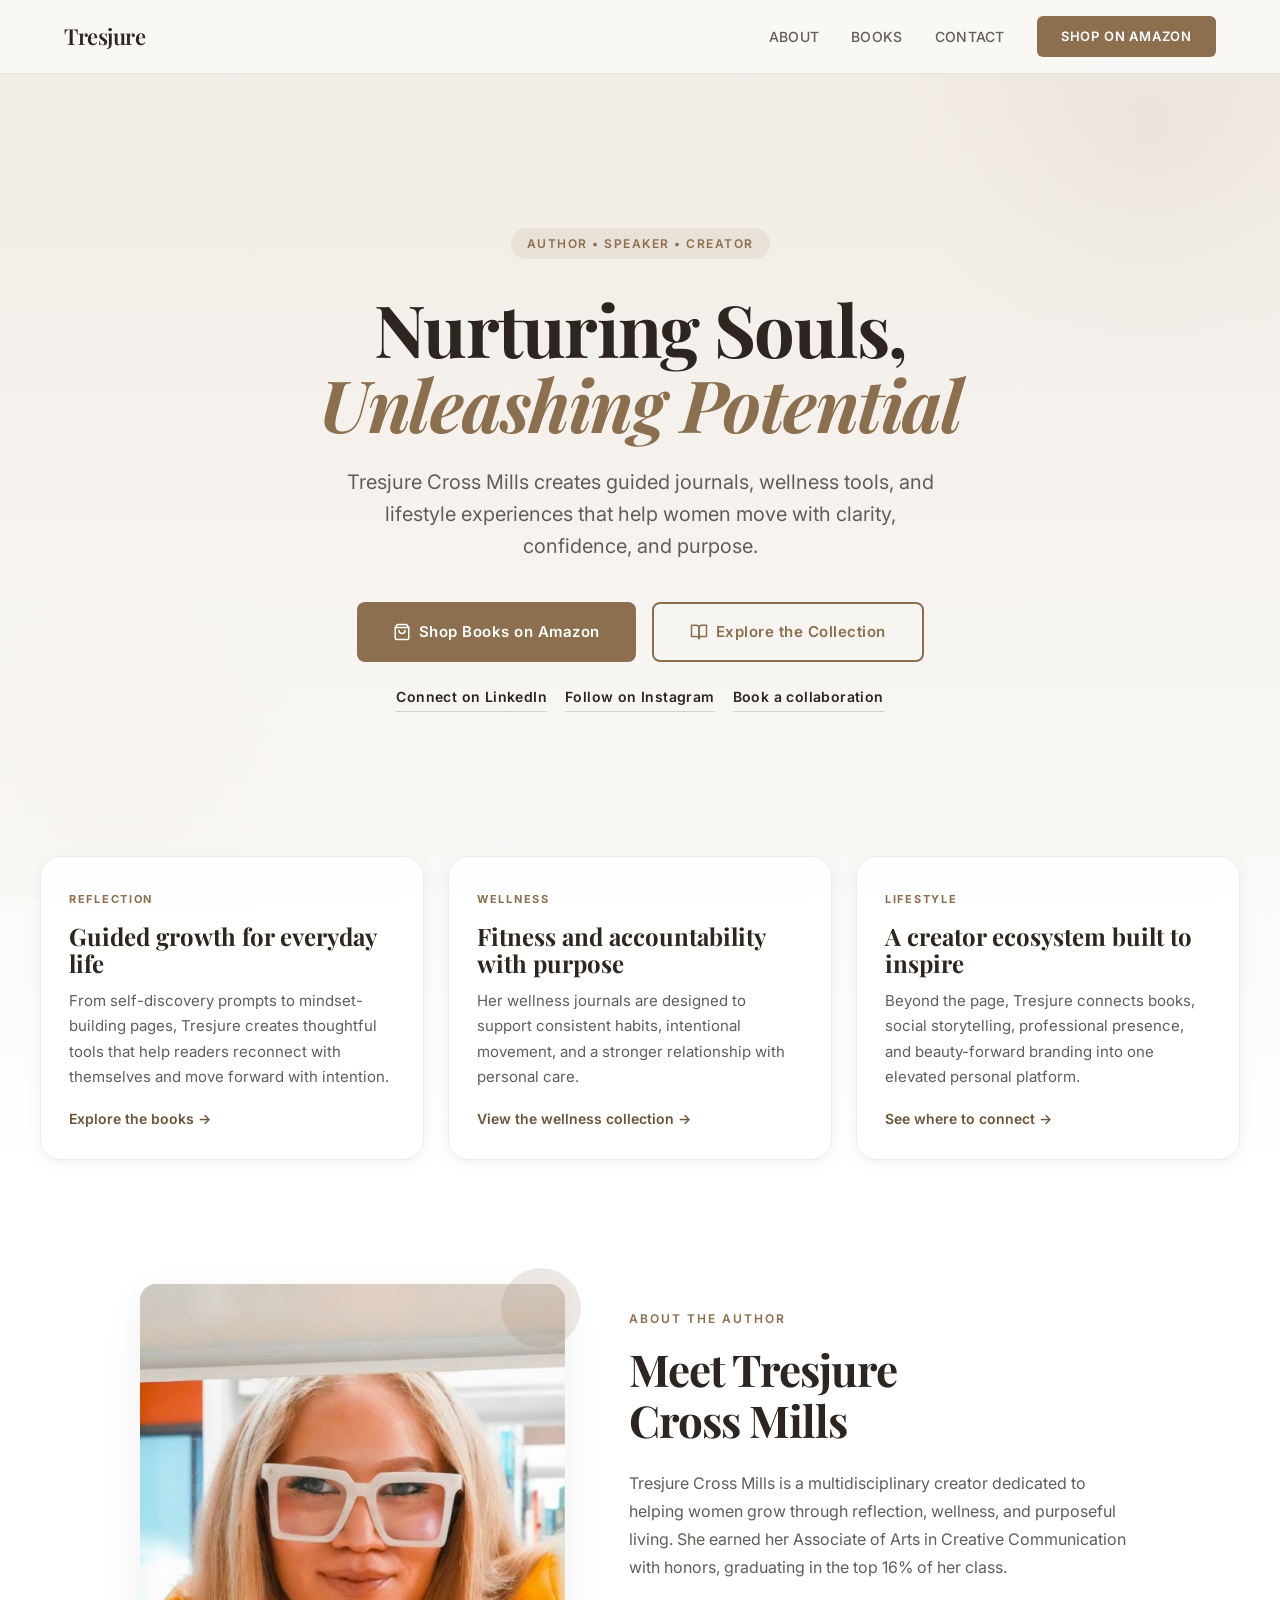
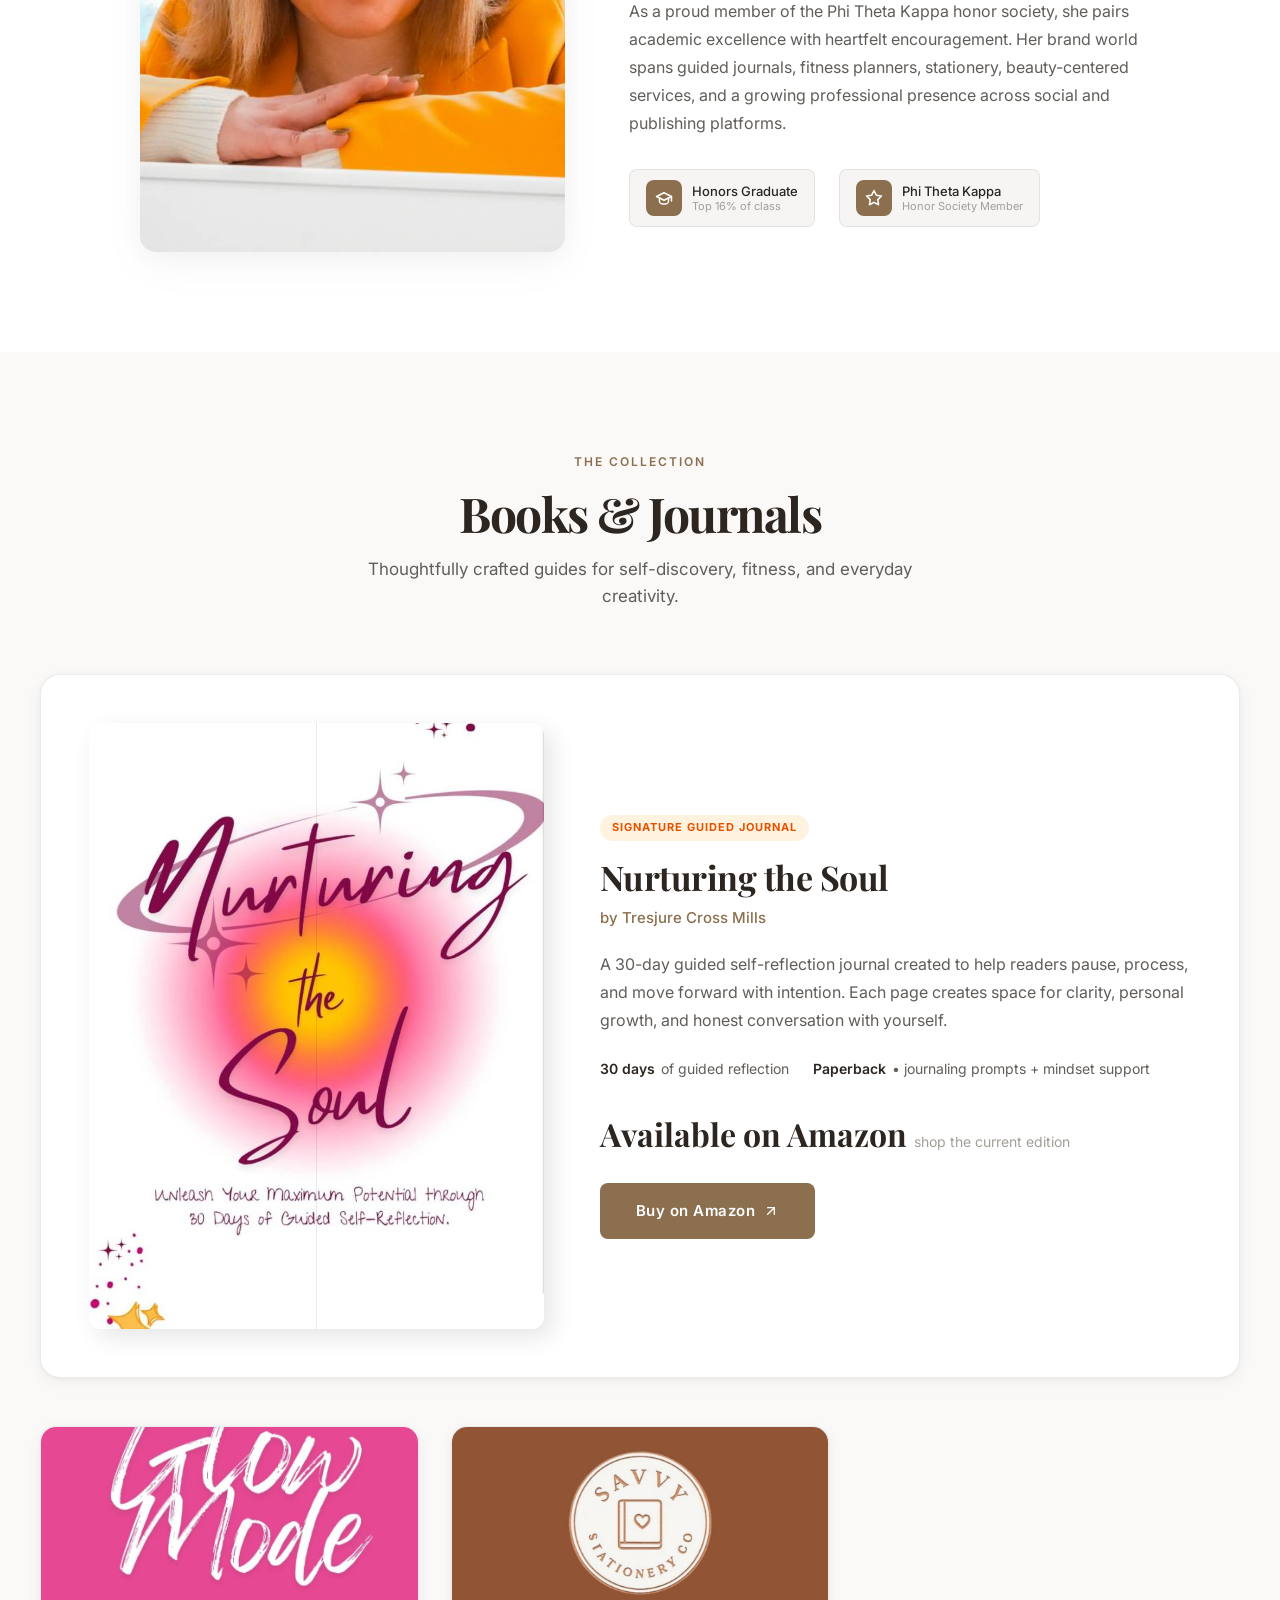
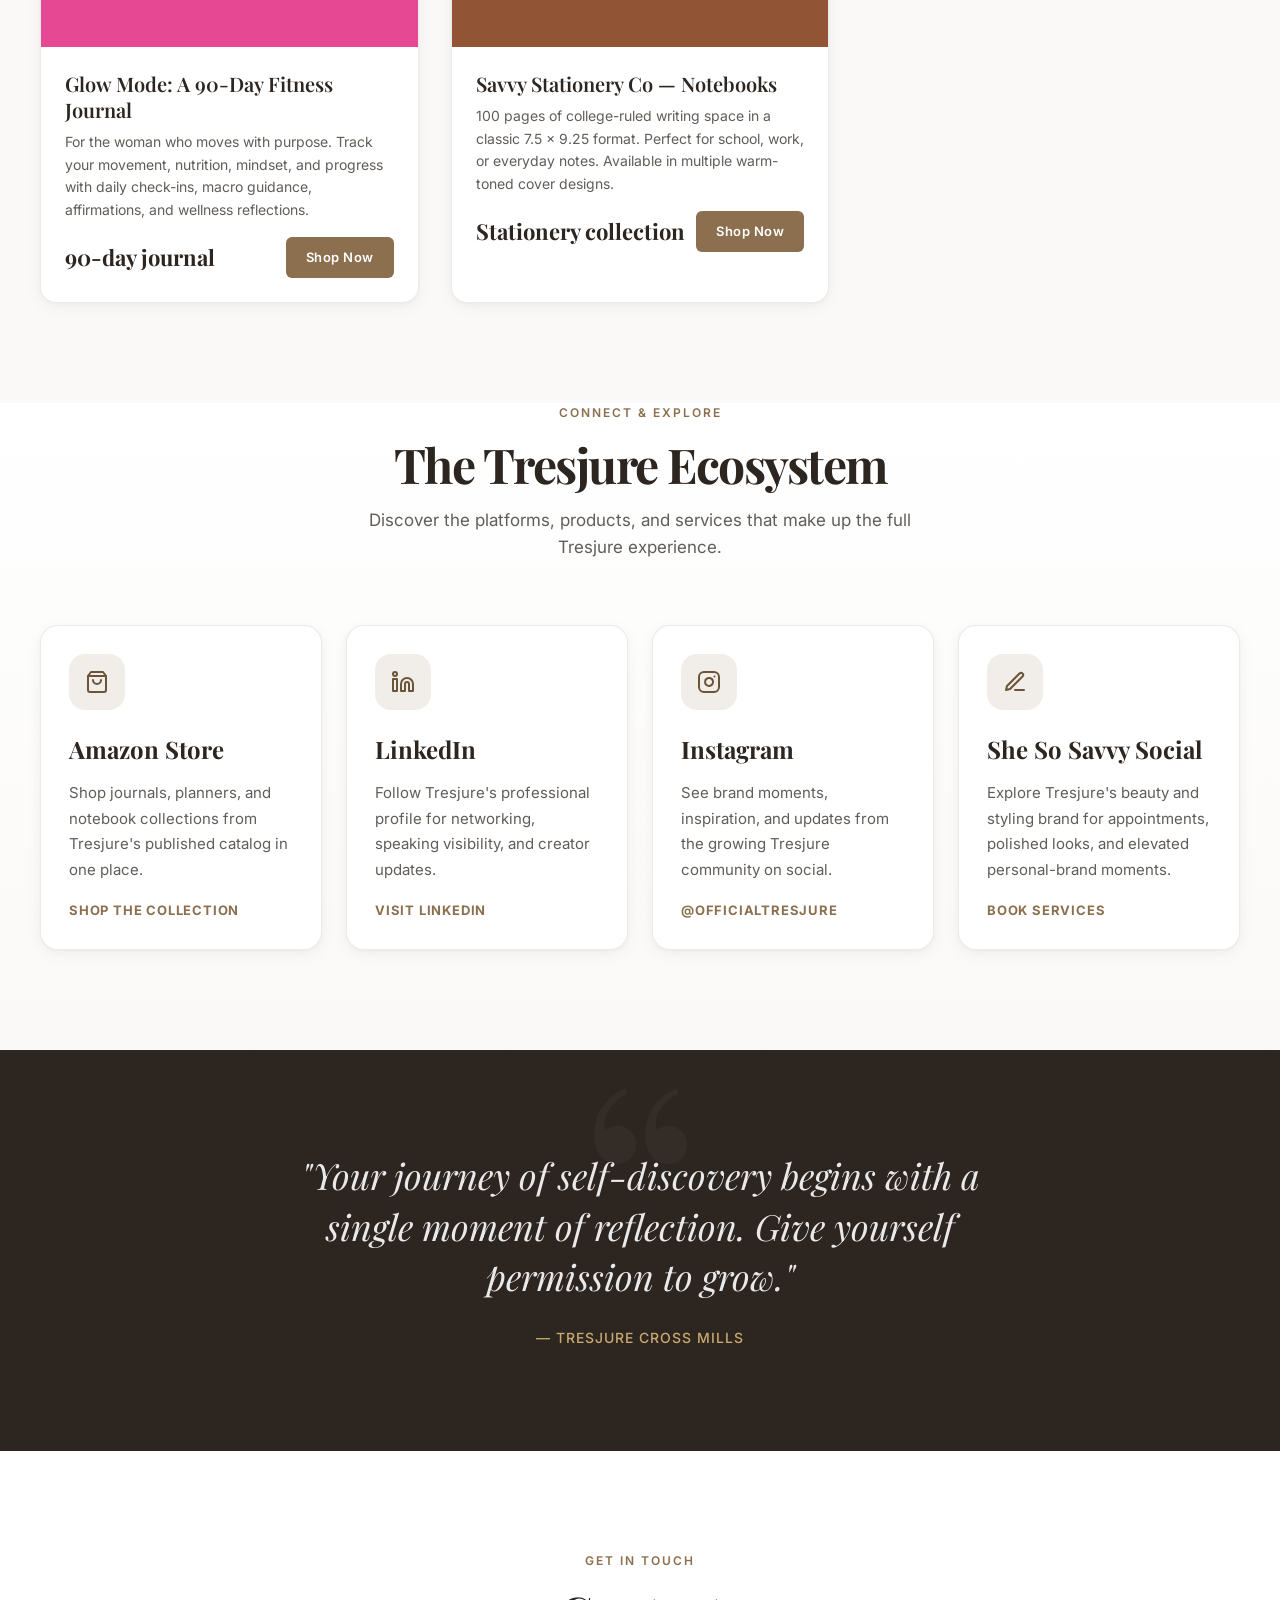
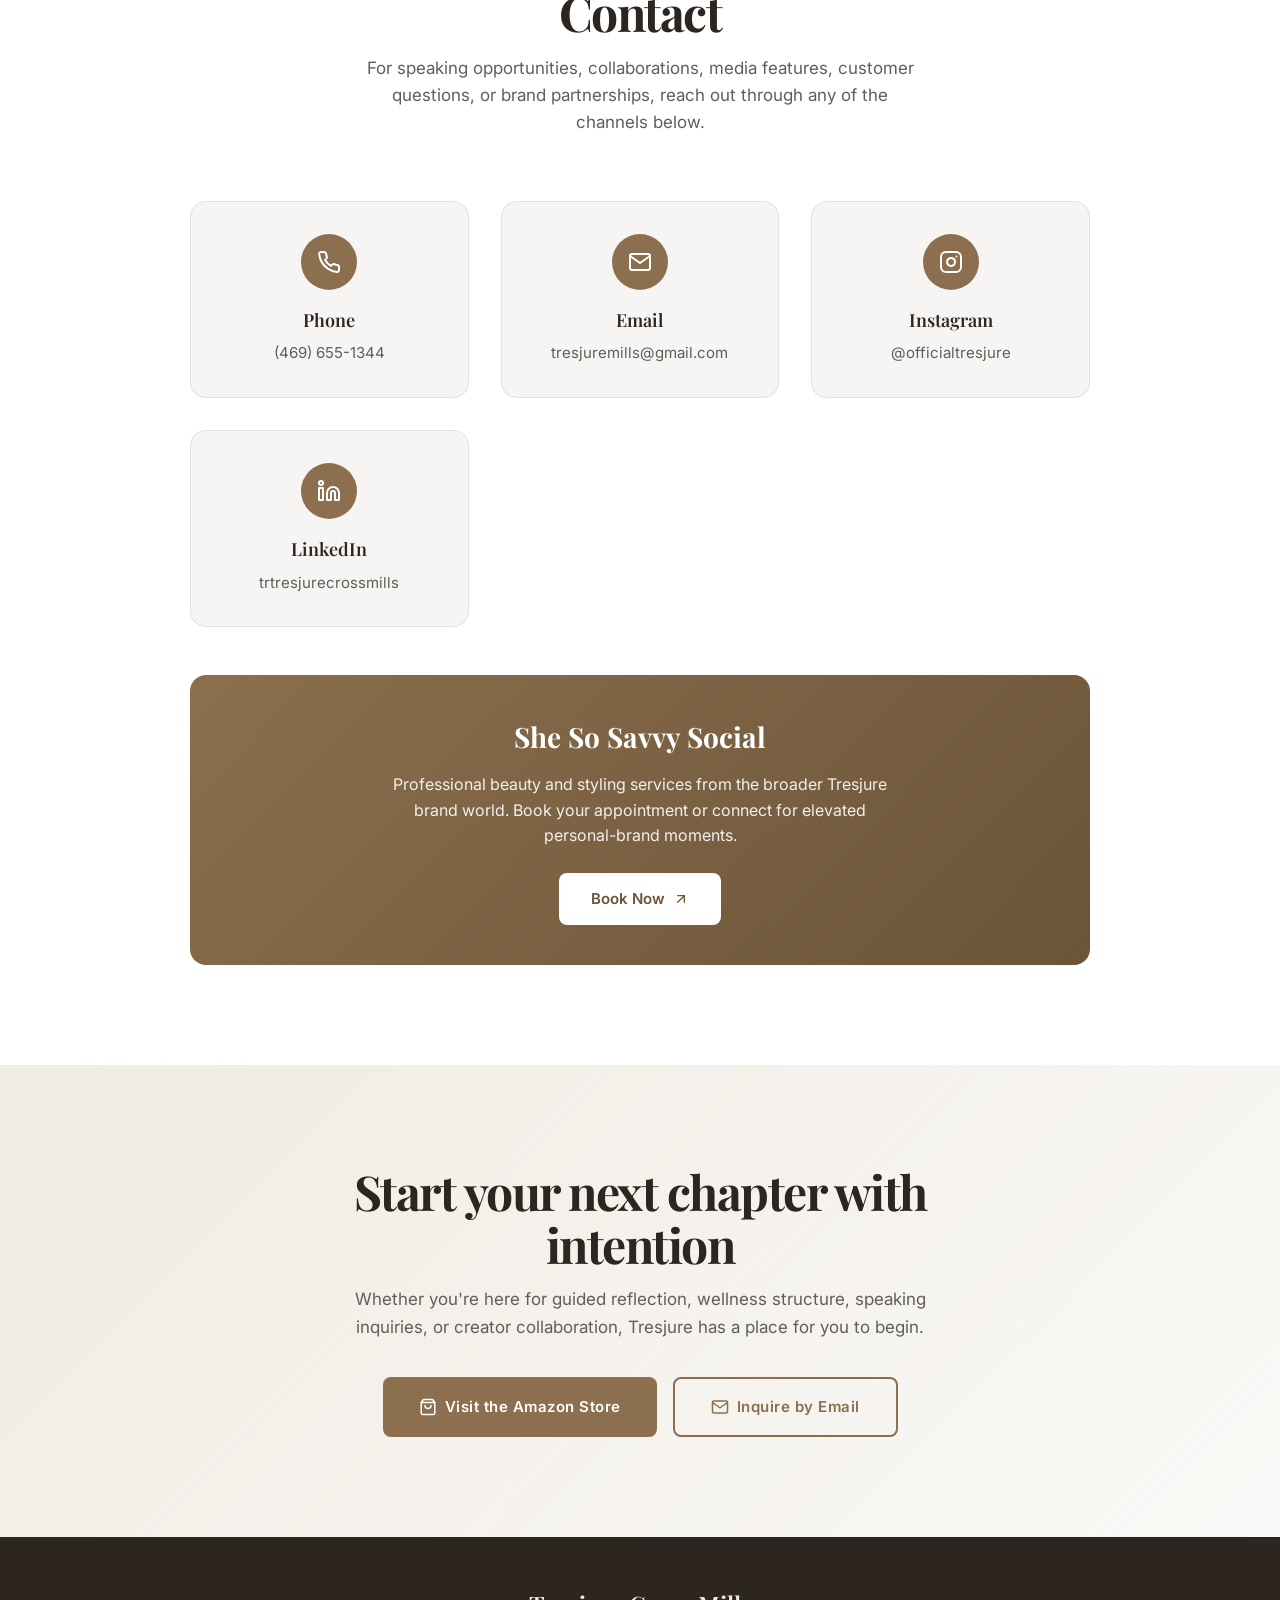
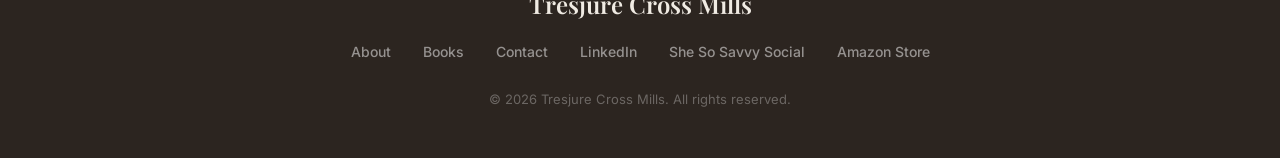
==== commit a5ff93a1: "feat: elevate site design and add linkedin presence" ====
--- a/index.html
+++ b/index.html
@@ -4,9 +4,19 @@
   <meta charset="UTF-8">
   <meta name="viewport" content="width=device-width, initial-scale=1.0">
   <title>Tresjure Cross Mills — Author, Speaker, Creator</title>
-  <meta name="description" content="Tresjure Cross Mills is an award-winning author of self-reflection journals, fitness planners, and motivational books. Explore her collection and start your journey of self-discovery.">
+  <meta name="description" content="Explore the world of Tresjure Cross Mills — author, speaker, and creator of guided journals, wellness tools, and lifestyle brands rooted in reflection, growth, and purpose.">
   <link rel="icon" type="image/x-icon" href="favicon.ico">
   <link rel="apple-touch-icon" href="apple-touch-icon.png">
+  <link rel="canonical" href="https://tresjure.com/">
+  <meta property="og:title" content="Tresjure Cross Mills — Author, Speaker, Creator">
+  <meta property="og:description" content="Guided journals, wellness tools, and creator-led brands designed to inspire reflection, growth, and purpose.">
+  <meta property="og:type" content="website">
+  <meta property="og:url" content="https://tresjure.com/">
+  <meta property="og:image" content="https://tresjure.com/images/tresjure-photo.jpg">
+  <meta name="twitter:card" content="summary_large_image">
+  <meta name="twitter:title" content="Tresjure Cross Mills — Author, Speaker, Creator">
+  <meta name="twitter:description" content="Guided journals, wellness tools, and creator-led brands designed to inspire reflection, growth, and purpose.">
+  <meta name="twitter:image" content="https://tresjure.com/images/tresjure-photo.jpg">
   <link rel="preconnect" href="https://fonts.googleapis.com">
   <link rel="preconnect" href="https://fonts.gstatic.com" crossorigin>
   <link href="https://fonts.googleapis.com/css2?family=Playfair+Display:ital,wght@0,400;0,500;0,600;0,700;1,400;1,500&family=Inter:wght@300;400;500;600;700&display=swap" rel="stylesheet">
@@ -261,6 +271,100 @@
       transform: translateY(-2px);
     }
 
+    .hero-link-row {
+      display: flex;
+      flex-wrap: wrap;
+      justify-content: center;
+      gap: 18px;
+      margin-top: 24px;
+    }
+
+    .hero-link-row a {
+      font-size: 14px;
+      font-weight: 600;
+      letter-spacing: 0.4px;
+      color: var(--color-dark);
+      text-decoration: none;
+      border-bottom: 1px solid rgba(44, 37, 32, 0.18);
+      padding-bottom: 3px;
+      transition: all 0.25s ease;
+    }
+
+    .hero-link-row a:hover {
+      color: var(--color-accent);
+      border-color: var(--color-accent);
+    }
+
+    /* ===== BRAND PILLARS ===== */
+    .pillars {
+      padding: 0 24px 24px;
+      background: linear-gradient(180deg, var(--color-bg) 0%, var(--color-white) 100%);
+    }
+
+    .pillars-inner {
+      max-width: 1200px;
+      margin: -44px auto 0;
+      display: grid;
+      grid-template-columns: repeat(3, minmax(0, 1fr));
+      gap: 24px;
+      position: relative;
+      z-index: 2;
+    }
+
+    .pillar-card {
+      background: rgba(255,255,255,0.86);
+      backdrop-filter: blur(12px);
+      -webkit-backdrop-filter: blur(12px);
+      border: 1px solid rgba(139,111,78,0.12);
+      border-radius: 20px;
+      padding: 28px;
+      box-shadow: var(--shadow-card);
+    }
+
+    .pillar-card h3 {
+      font-family: var(--font-display);
+      font-size: 24px;
+      line-height: 1.15;
+      color: var(--color-dark);
+      margin-bottom: 10px;
+    }
+
+    .pillar-card p {
+      font-size: 15px;
+      line-height: 1.7;
+      color: var(--color-text-secondary);
+      margin-bottom: 16px;
+    }
+
+    .pillar-kicker {
+      display: inline-flex;
+      align-items: center;
+      gap: 8px;
+      font-size: 11px;
+      font-weight: 700;
+      letter-spacing: 1.7px;
+      text-transform: uppercase;
+      color: var(--color-accent);
+      margin-bottom: 14px;
+    }
+
+    .pillar-kicker::before {
+      content: ;
+      width: 28px;
+      height: 1px;
+      background: currentColor;
+      opacity: 0.5;
+    }
+
+    .pillar-link {
+      font-size: 14px;
+      font-weight: 600;
+      color: var(--color-accent-dark);
+      text-decoration: none;
+    }
+
+    .pillar-link:hover { color: var(--color-accent); }
+
     /* ===== ABOUT ===== */
     .about {
       padding: 100px 24px;
@@ -674,6 +778,78 @@
       background: var(--color-accent-dark);
     }
 
+    /* ===== BRAND ECOSYSTEM ===== */
+    .ecosystem {
+      padding: 0 24px 100px;
+      background: linear-gradient(180deg, var(--color-white) 0%, var(--color-bg) 100%);
+    }
+
+    .ecosystem-inner {
+      max-width: 1200px;
+      margin: 0 auto;
+    }
+
+    .ecosystem-grid {
+      display: grid;
+      grid-template-columns: repeat(auto-fit, minmax(240px, 1fr));
+      gap: 24px;
+    }
+
+    .ecosystem-card {
+      background: var(--color-white);
+      border: var(--border-whisper);
+      border-radius: 18px;
+      padding: 28px;
+      text-decoration: none;
+      color: inherit;
+      box-shadow: var(--shadow-card);
+      transition: all 0.3s ease;
+      min-height: 220px;
+      display: flex;
+      flex-direction: column;
+      justify-content: space-between;
+    }
+
+    .ecosystem-card:hover {
+      transform: translateY(-4px);
+      box-shadow: var(--shadow-deep);
+      border-color: rgba(139,111,78,0.26);
+    }
+
+    .ecosystem-icon {
+      width: 56px;
+      height: 56px;
+      border-radius: 16px;
+      background: rgba(139,111,78,0.12);
+      color: var(--color-accent-dark);
+      display: flex;
+      align-items: center;
+      justify-content: center;
+      margin-bottom: 20px;
+    }
+
+    .ecosystem-card h3 {
+      font-family: var(--font-display);
+      font-size: 24px;
+      color: var(--color-dark);
+      margin-bottom: 12px;
+    }
+
+    .ecosystem-card p {
+      font-size: 15px;
+      line-height: 1.7;
+      color: var(--color-text-secondary);
+      margin-bottom: 18px;
+    }
+
+    .ecosystem-card span {
+      font-size: 13px;
+      font-weight: 700;
+      letter-spacing: 0.8px;
+      text-transform: uppercase;
+      color: var(--color-accent);
+    }
+
     /* ===== QUOTE ===== */
     .quote-section {
       padding: 100px 24px;
@@ -749,6 +925,13 @@
       line-height: 1.6;
       color: var(--color-text-secondary);
       margin-bottom: 36px;
+    }
+
+    .cta-actions {
+      display: flex;
+      justify-content: center;
+      gap: 16px;
+      flex-wrap: wrap;
     }
 
     /* ===== FOOTER ===== */
@@ -965,17 +1148,44 @@
         align-items: center;
       }
 
+      .hero-link-row {
+        gap: 12px;
+      }
+
+      .pillars-inner {
+        grid-template-columns: 1fr;
+        margin-top: -24px;
+      }
+
+      .pillar-card {
+        padding: 24px;
+      }
+
+      .ecosystem {
+        padding-bottom: 72px;
+      }
+
+      .ecosystem-card {
+        min-height: 0;
+      }
+
       .btn-primary, .btn-secondary {
         width: 100%;
         justify-content: center;
         max-width: 300px;
       }
+
+      .cta-actions {
+        flex-direction: column;
+        align-items: center;
+      }
     }
 
     @media (max-width: 480px) {
       .hero h1 { letter-spacing: -0.5px; }
       .featured-book { padding: 20px; }
       .book-card-body { padding: 20px; }
+      .pillars { padding-left: 20px; padding-right: 20px; }
     }
   </style>
 </head>
@@ -1004,7 +1214,7 @@
     <div class="hero-inner">
       <div class="hero-badge">Author &bull; Speaker &bull; Creator</div>
       <h1>Nurturing Souls,<br><em>Unleashing Potential</em></h1>
-      <p class="hero-subtitle">Tresjure Cross Mills is an award-winning author helping women unlock their maximum potential through guided self-reflection, fitness, and personal growth.</p>
+      <p class="hero-subtitle">Tresjure Cross Mills creates guided journals, wellness tools, and lifestyle experiences that help women move with clarity, confidence, and purpose.</p>
       <div class="hero-buttons">
         <a href="https://www.amazon.com/stores/Tresjure-Cross-Mills/author/B0D7QSCW2Z" target="_blank" class="btn-primary">
           <svg width="18" height="18" viewBox="0 0 24 24" fill="none" stroke="currentColor" stroke-width="2" stroke-linecap="round" stroke-linejoin="round"><path d="M6 2L3 6v14a2 2 0 0 0 2 2h14a2 2 0 0 0 2-2V6l-3-4z"></path><line x1="3" y1="6" x2="21" y2="6"></line><path d="M16 10a4 4 0 0 1-8 0"></path></svg>
@@ -1015,6 +1225,41 @@
           Explore the Collection
         </a>
       </div>
+      <div class="hero-link-row">
+        <a href="https://www.linkedin.com/in/trtresjurecrossmills" target="_blank">Connect on LinkedIn</a>
+        <a href="https://instagram.com/officialtresjure/" target="_blank">Follow on Instagram</a>
+        <a href="mailto:tresjuremills@gmail.com">Book a collaboration</a>
+      </div>
+    </div>
+  </section>
+
+  <!-- Brand Pillars -->
+  <section class="pillars">
+    <div class="pillars-inner fade-in">
+      <article class="pillar-card">
+        <div>
+          <div class="pillar-kicker">Reflection</div>
+          <h3>Guided growth for everyday life</h3>
+          <p>From self-discovery prompts to mindset-building pages, Tresjure creates thoughtful tools that help readers reconnect with themselves and move forward with intention.</p>
+        </div>
+        <a href="#books" class="pillar-link">Explore the books &rarr;</a>
+      </article>
+      <article class="pillar-card">
+        <div>
+          <div class="pillar-kicker">Wellness</div>
+          <h3>Fitness and accountability with purpose</h3>
+          <p>Her wellness journals are designed to support consistent habits, intentional movement, and a stronger relationship with personal care.</p>
+        </div>
+        <a href="#books" class="pillar-link">View the wellness collection &rarr;</a>
+      </article>
+      <article class="pillar-card">
+        <div>
+          <div class="pillar-kicker">Lifestyle</div>
+          <h3>A creator ecosystem built to inspire</h3>
+          <p>Beyond the page, Tresjure connects books, social storytelling, professional presence, and beauty-forward branding into one elevated personal platform.</p>
+        </div>
+        <a href="#connect" class="pillar-link">See where to connect &rarr;</a>
+      </article>
     </div>
   </section>
 
@@ -1030,8 +1275,8 @@
       <div class="about-content">
         <div class="section-label">About the Author</div>
         <h2>Meet Tresjure<br>Cross Mills</h2>
-        <p>A passionate creator dedicated to empowering others through the written word. Tresjure achieved her Associate of Arts in Creative Communication with honors, graduating in the top 16% of her college.</p>
-        <p>As a proud member of the Phi Theta Kappa honor society, she brings academic excellence and heartfelt motivation to every page she writes. Her work spans self-reflection journals, fitness planners, and beautifully designed stationery.</p>
+        <p>Tresjure Cross Mills is a multidisciplinary creator dedicated to helping women grow through reflection, wellness, and purposeful living. She earned her Associate of Arts in Creative Communication with honors, graduating in the top 16% of her class.</p>
+        <p>As a proud member of the Phi Theta Kappa honor society, she pairs academic excellence with heartfelt encouragement. Her brand world spans guided journals, fitness planners, stationery, beauty-centered services, and a growing professional presence across social and publishing platforms.</p>
         <div class="about-credentials">
           <div class="credential">
             <div class="credential-icon">
@@ -1073,20 +1318,19 @@
           </div>
         </div>
         <div class="featured-book-info">
-          <span class="book-badge">&#9733; Bestseller</span>
+          <span class="book-badge">Signature Guided Journal</span>
           <h3>Nurturing the Soul</h3>
           <div class="book-author">by Tresjure Cross Mills</div>
-          <p class="book-description">Unleash your maximum potential through 30 days of guided self-reflection. This beautifully designed journal provides a quiet space for self-discovery, helping you embrace challenges and celebrate triumphs on the path to becoming your best self.</p>
+          <p class="book-description">A 30-day guided self-reflection journal created to help readers pause, process, and move forward with intention. Each page creates space for clarity, personal growth, and honest conversation with yourself.</p>
           <div class="book-meta">
             <div class="book-meta-item">
-              <span class="star-rating">&#9733;&#9733;&#9733;&#9733;&#9733;</span>
-              <strong>5.0</strong> rating
+              <strong>30 days</strong> of guided reflection
             </div>
             <div class="book-meta-item">
-              <strong>Paperback</strong> &bull; 30-day guided journal
+              <strong>Paperback</strong> &bull; journaling prompts + mindset support
             </div>
           </div>
-          <div class="book-price">$10.10 <small>paperback</small></div>
+          <div class="book-price">Available on Amazon <small>shop the current edition</small></div>
           <a href="https://www.amazon.com/stores/Tresjure-Cross-Mills/author/B0D7QSCW2Z" target="_blank" class="btn-primary">
             Buy on Amazon
             <svg width="16" height="16" viewBox="0 0 24 24" fill="none" stroke="currentColor" stroke-width="2" stroke-linecap="round" stroke-linejoin="round"><line x1="7" y1="17" x2="17" y2="7"></line><polyline points="7 7 17 7 17 17"></polyline></svg>
@@ -1105,7 +1349,7 @@
             <h4>Glow Mode: A 90-Day Fitness Journal</h4>
             <p class="desc">For the woman who moves with purpose. Track your movement, nutrition, mindset, and progress with daily check-ins, macro guidance, affirmations, and wellness reflections.</p>
             <div class="book-card-footer">
-              <span class="book-card-price">$12.99</span>
+              <span class="book-card-price">90-day journal</span>
               <span class="book-card-btn">Shop Now</span>
             </div>
           </div>
@@ -1120,7 +1364,7 @@
             <h4>Savvy Stationery Co — Notebooks</h4>
             <p class="desc">100 pages of college-ruled writing space in a classic 7.5 x 9.25 format. Perfect for school, work, or everyday notes. Available in multiple warm-toned cover designs.</p>
             <div class="book-card-footer">
-              <span class="book-card-price">$11.99</span>
+              <span class="book-card-price">Stationery collection</span>
               <span class="book-card-btn">Shop Now</span>
             </div>
           </div>
@@ -1129,6 +1373,63 @@
     </div>
   </section>
 
+  <!-- Brand Ecosystem -->
+  <section class="ecosystem" id="connect">
+    <div class="ecosystem-inner">
+      <div class="section-header fade-in">
+        <div class="section-label">Connect &amp; Explore</div>
+        <h2>The Tresjure Ecosystem</h2>
+        <p>Discover the platforms, products, and services that make up the full Tresjure experience.</p>
+      </div>
+
+      <div class="ecosystem-grid">
+        <a href="https://www.amazon.com/stores/Tresjure-Cross-Mills/author/B0D7QSCW2Z" target="_blank" class="ecosystem-card fade-in">
+          <div>
+            <div class="ecosystem-icon">
+              <svg width="24" height="24" viewBox="0 0 24 24" fill="none" stroke="currentColor" stroke-width="2" stroke-linecap="round" stroke-linejoin="round"><path d="M6 2L3 6v14a2 2 0 0 0 2 2h14a2 2 0 0 0 2-2V6l-3-4z"></path><line x1="3" y1="6" x2="21" y2="6"></line><path d="M16 10a4 4 0 0 1-8 0"></path></svg>
+            </div>
+            <h3>Amazon Store</h3>
+            <p>Shop journals, planners, and notebook collections from Tresjure's published catalog in one place.</p>
+          </div>
+          <span>Shop the collection</span>
+        </a>
+
+        <a href="https://www.linkedin.com/in/trtresjurecrossmills" target="_blank" class="ecosystem-card fade-in">
+          <div>
+            <div class="ecosystem-icon">
+              <svg width="24" height="24" viewBox="0 0 24 24" fill="none" stroke="currentColor" stroke-width="2" stroke-linecap="round" stroke-linejoin="round"><path d="M16 8a6 6 0 0 1 6 6v7h-4v-7a2 2 0 1 0-4 0v7h-4v-7a6 6 0 0 1 6-6z"></path><rect x="2" y="9" width="4" height="12"></rect><circle cx="4" cy="4" r="2"></circle></svg>
+            </div>
+            <h3>LinkedIn</h3>
+            <p>Follow Tresjure's professional profile for networking, speaking visibility, and creator updates.</p>
+          </div>
+          <span>Visit LinkedIn</span>
+        </a>
+
+        <a href="https://instagram.com/officialtresjure/" target="_blank" class="ecosystem-card fade-in">
+          <div>
+            <div class="ecosystem-icon">
+              <svg width="24" height="24" viewBox="0 0 24 24" fill="none" stroke="currentColor" stroke-width="2" stroke-linecap="round" stroke-linejoin="round"><rect x="2" y="2" width="20" height="20" rx="5" ry="5"></rect><path d="M16 11.37A4 4 0 1 1 12.63 8 4 4 0 0 1 16 11.37z"></path><line x1="17.5" y1="6.5" x2="17.51" y2="6.5"></line></svg>
+            </div>
+            <h3>Instagram</h3>
+            <p>See brand moments, inspiration, and updates from the growing Tresjure community on social.</p>
+          </div>
+          <span>@officialtresjure</span>
+        </a>
+
+        <a href="https://shesosavvysocial.com" target="_blank" class="ecosystem-card fade-in">
+          <div>
+            <div class="ecosystem-icon">
+              <svg width="24" height="24" viewBox="0 0 24 24" fill="none" stroke="currentColor" stroke-width="2" stroke-linecap="round" stroke-linejoin="round"><path d="M12 20h9"></path><path d="M16.5 3.5a2.12 2.12 0 0 1 3 3L7 19l-4 1 1-4Z"></path></svg>
+            </div>
+            <h3>She So Savvy Social</h3>
+            <p>Explore Tresjure's beauty and styling brand for appointments, polished looks, and elevated personal-brand moments.</p>
+          </div>
+          <span>Book services</span>
+        </a>
+      </div>
+    </div>
+  </section>
+
   <!-- Quote -->
   <section class="quote-section">
     <div class="quote-inner fade-in">
@@ -1143,7 +1444,7 @@
       <div class="section-header fade-in">
         <div class="section-label">Get In Touch</div>
         <h2>Contact</h2>
-        <p>Ready to connect? Reach out through any of these channels.</p>
+        <p>For speaking opportunities, collaborations, media features, customer questions, or brand partnerships, reach out through any of the channels below.</p>
       </div>
 
       <div class="contact-grid">
@@ -1170,11 +1471,19 @@
           <h4>Instagram</h4>
           <p>@officialtresjure</p>
         </a>
+
+        <a href="https://www.linkedin.com/in/trtresjurecrossmills" target="_blank" class="contact-card fade-in">
+          <div class="contact-icon">
+            <svg width="24" height="24" viewBox="0 0 24 24" fill="none" stroke="currentColor" stroke-width="2" stroke-linecap="round" stroke-linejoin="round"><path d="M16 8a6 6 0 0 1 6 6v7h-4v-7a2 2 0 1 0-4 0v7h-4v-7a6 6 0 0 1 6-6z"></path><rect x="2" y="9" width="4" height="12"></rect><circle cx="4" cy="4" r="2"></circle></svg>
+          </div>
+          <h4>LinkedIn</h4>
+          <p>trtresjurecrossmills</p>
+        </a>
       </div>
 
       <div class="services-banner fade-in">
         <h3>She So Savvy Social</h3>
-        <p>Professional beauty and styling services. Book your appointment today!</p>
+        <p>Professional beauty and styling services from the broader Tresjure brand world. Book your appointment or connect for elevated personal-brand moments.</p>
         <a href="https://shesosavvysocial.com" target="_blank" class="btn-white">
           Book Now
           <svg width="16" height="16" viewBox="0 0 24 24" fill="none" stroke="currentColor" stroke-width="2" stroke-linecap="round" stroke-linejoin="round"><line x1="7" y1="17" x2="17" y2="7"></line><polyline points="7 7 17 7 17 17"></polyline></svg>
@@ -1186,12 +1495,18 @@
   <!-- CTA -->
   <section class="cta-section">
     <div class="cta-inner fade-in">
-      <h2>Start Your Journey Today</h2>
-      <p>Whether you're looking for guided self-reflection, a fitness accountability partner, or just a beautiful notebook — Tresjure has something for you.</p>
-      <a href="https://www.amazon.com/stores/Tresjure-Cross-Mills/author/B0D7QSCW2Z" target="_blank" class="btn-primary">
-        <svg width="18" height="18" viewBox="0 0 24 24" fill="none" stroke="currentColor" stroke-width="2" stroke-linecap="round" stroke-linejoin="round"><path d="M6 2L3 6v14a2 2 0 0 0 2 2h14a2 2 0 0 0 2-2V6l-3-4z"></path><line x1="3" y1="6" x2="21" y2="6"></line><path d="M16 10a4 4 0 0 1-8 0"></path></svg>
-        Visit the Amazon Store
-      </a>
+      <h2>Start your next chapter with intention</h2>
+      <p>Whether you're here for guided reflection, wellness structure, speaking inquiries, or creator collaboration, Tresjure has a place for you to begin.</p>
+      <div class="cta-actions">
+        <a href="https://www.amazon.com/stores/Tresjure-Cross-Mills/author/B0D7QSCW2Z" target="_blank" class="btn-primary">
+          <svg width="18" height="18" viewBox="0 0 24 24" fill="none" stroke="currentColor" stroke-width="2" stroke-linecap="round" stroke-linejoin="round"><path d="M6 2L3 6v14a2 2 0 0 0 2 2h14a2 2 0 0 0 2-2V6l-3-4z"></path><line x1="3" y1="6" x2="21" y2="6"></line><path d="M16 10a4 4 0 0 1-8 0"></path></svg>
+          Visit the Amazon Store
+        </a>
+        <a href="mailto:tresjuremills@gmail.com?subject=Collaboration%20Inquiry%20for%20Tresjure%20Cross%20Mills" class="btn-secondary">
+          <svg width="18" height="18" viewBox="0 0 24 24" fill="none" stroke="currentColor" stroke-width="2" stroke-linecap="round" stroke-linejoin="round"><path d="M4 4h16c1.1 0 2 .9 2 2v12c0 1.1-.9 2-2 2H4c-1.1 0-2-.9-2-2V6c0-1.1.9-2 2-2z"></path><polyline points="22,6 12,13 2,6"></polyline></svg>
+          Inquire by Email
+        </a>
+      </div>
     </div>
   </section>
 
@@ -1203,6 +1518,7 @@
         <li><a href="#about">About</a></li>
         <li><a href="#books">Books</a></li>
         <li><a href="#contact">Contact</a></li>
+        <li><a href="https://www.linkedin.com/in/trtresjurecrossmills" target="_blank">LinkedIn</a></li>
         <li><a href="https://shesosavvysocial.com" target="_blank">She So Savvy Social</a></li>
         <li><a href="https://www.amazon.com/stores/Tresjure-Cross-Mills/author/B0D7QSCW2Z" target="_blank">Amazon Store</a></li>
       </ul>
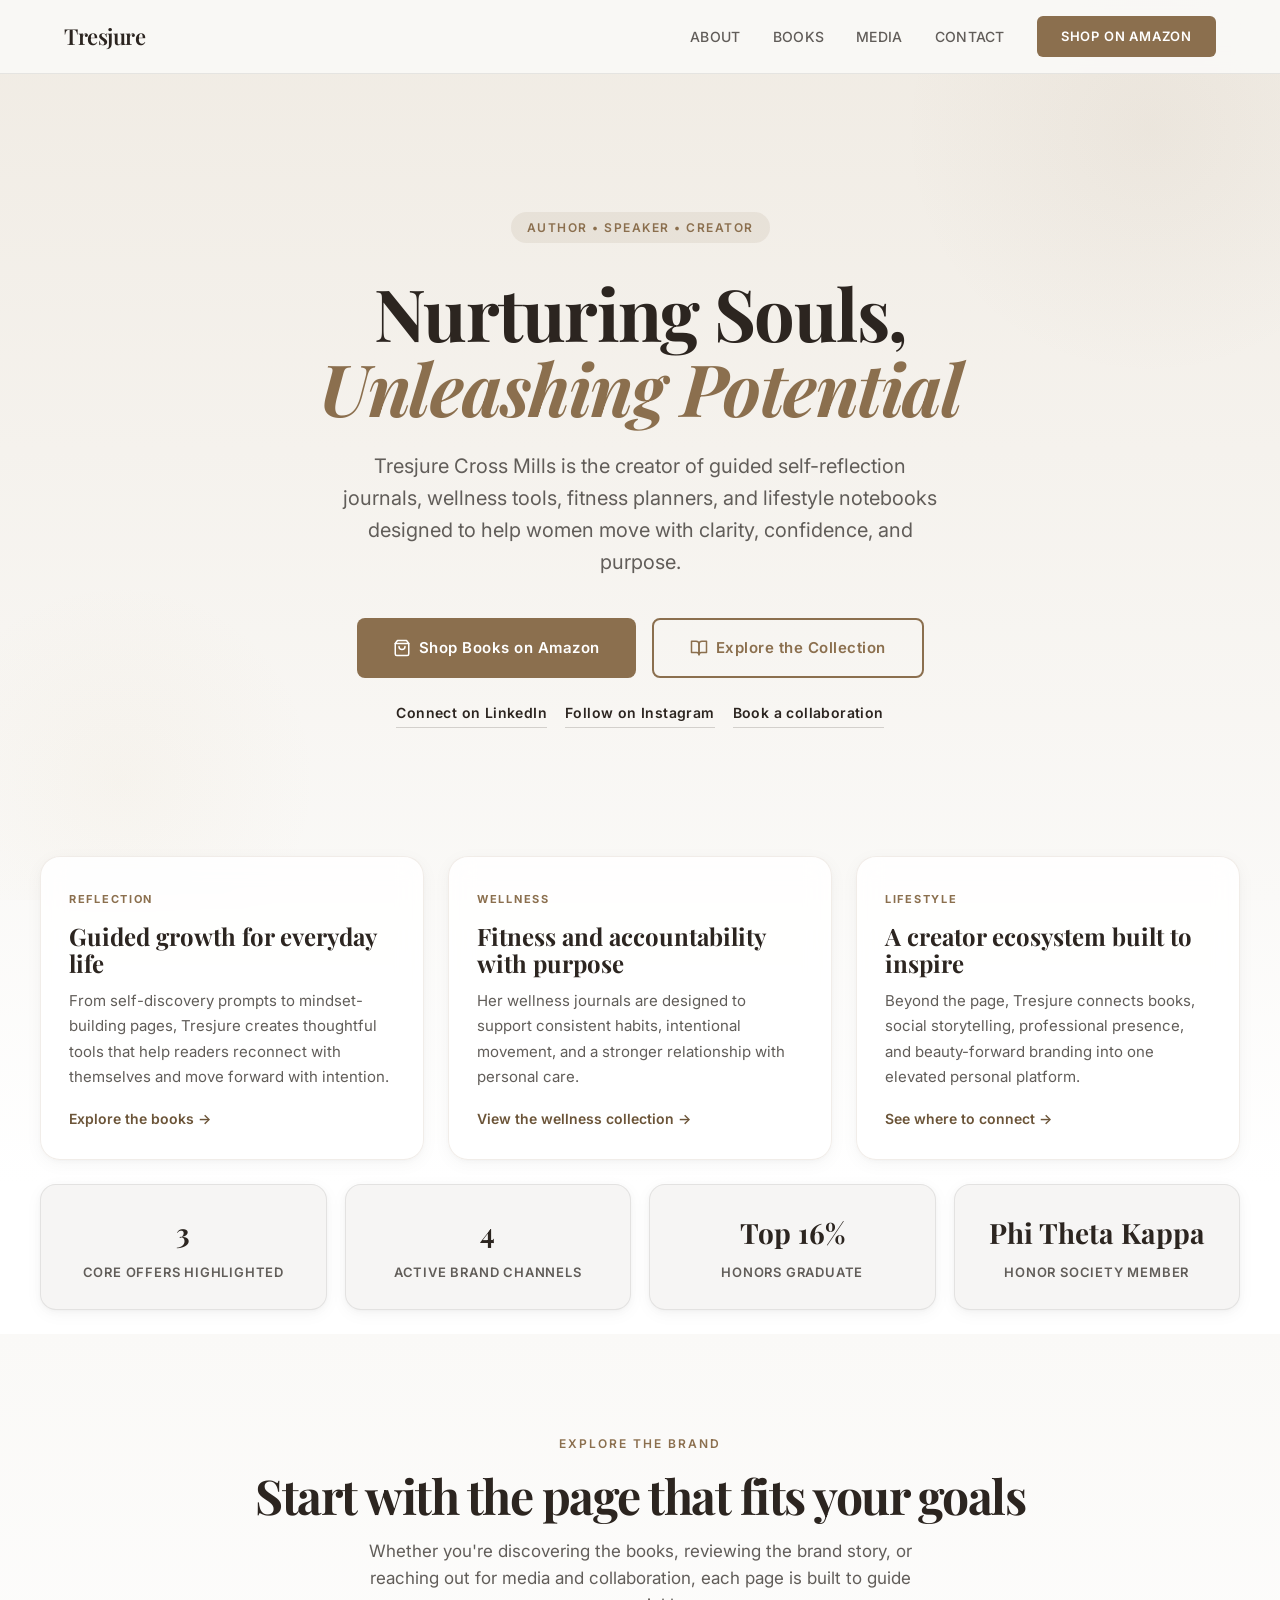
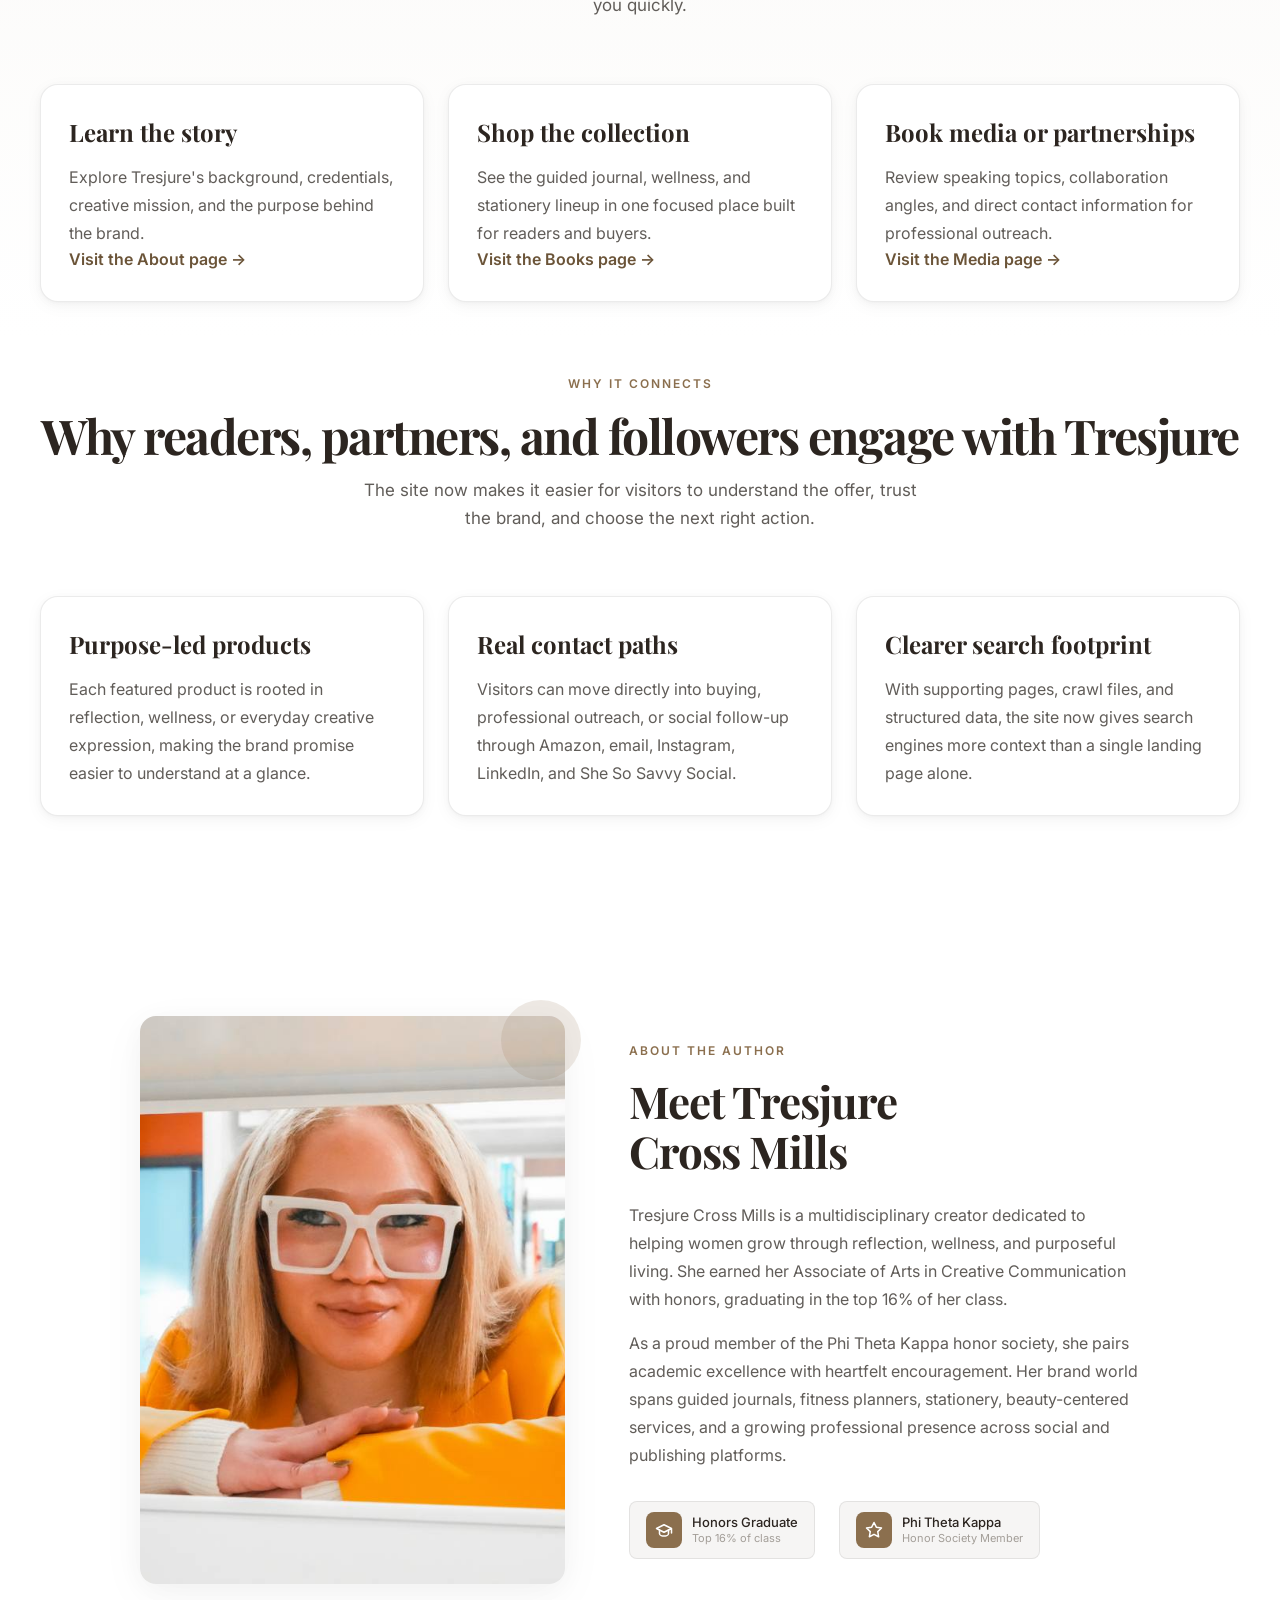
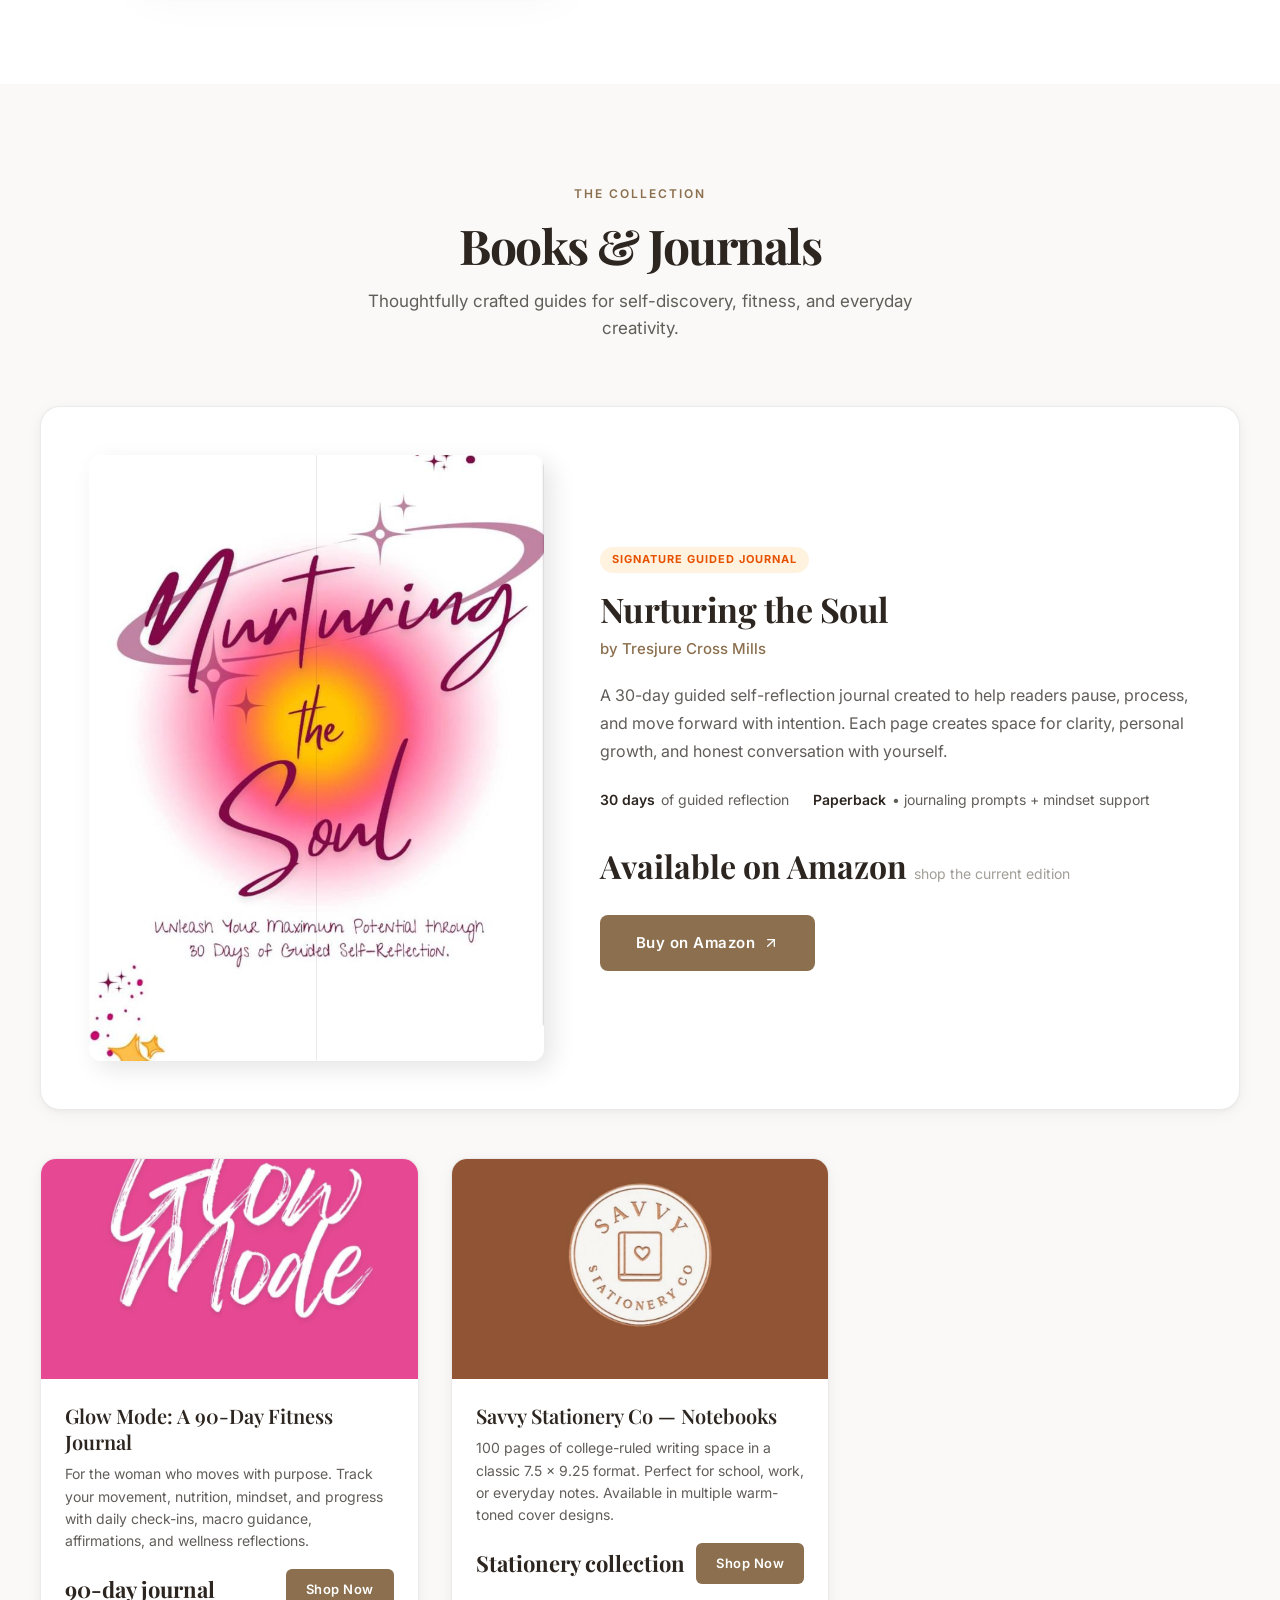
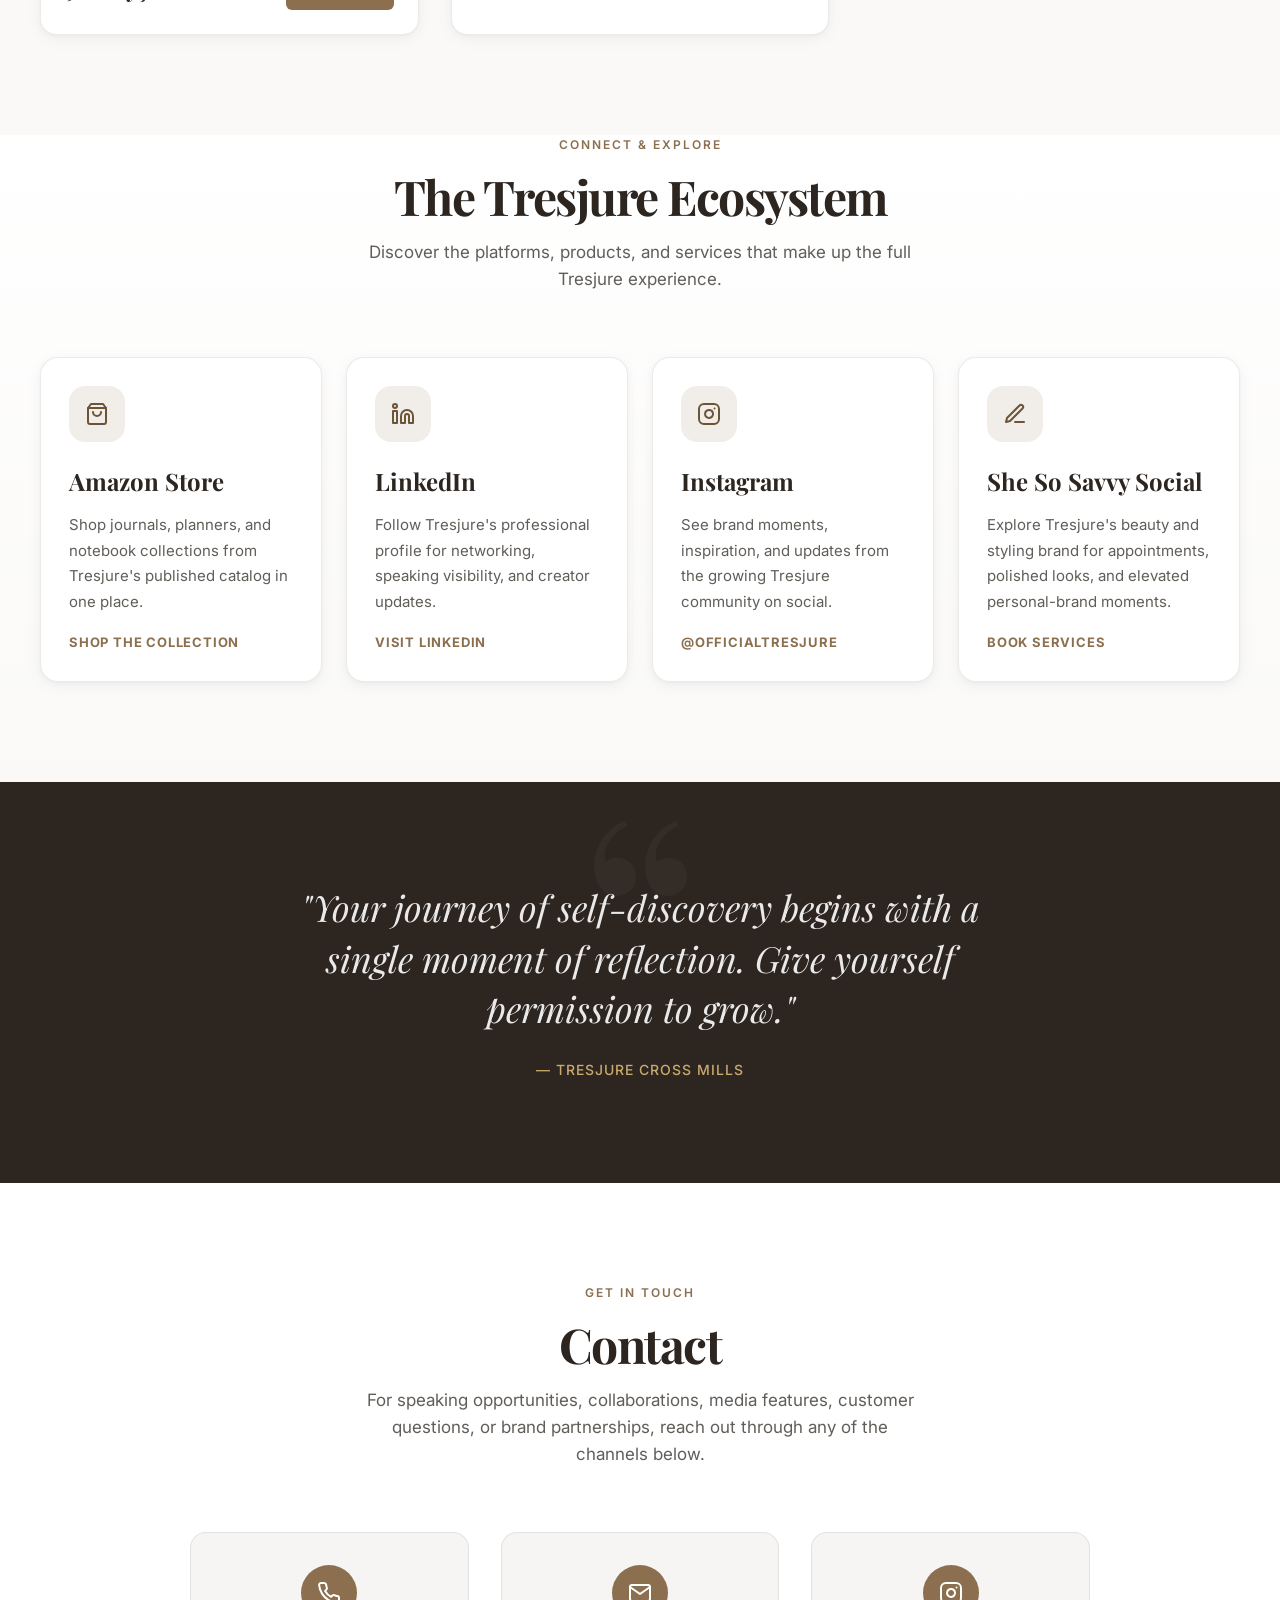
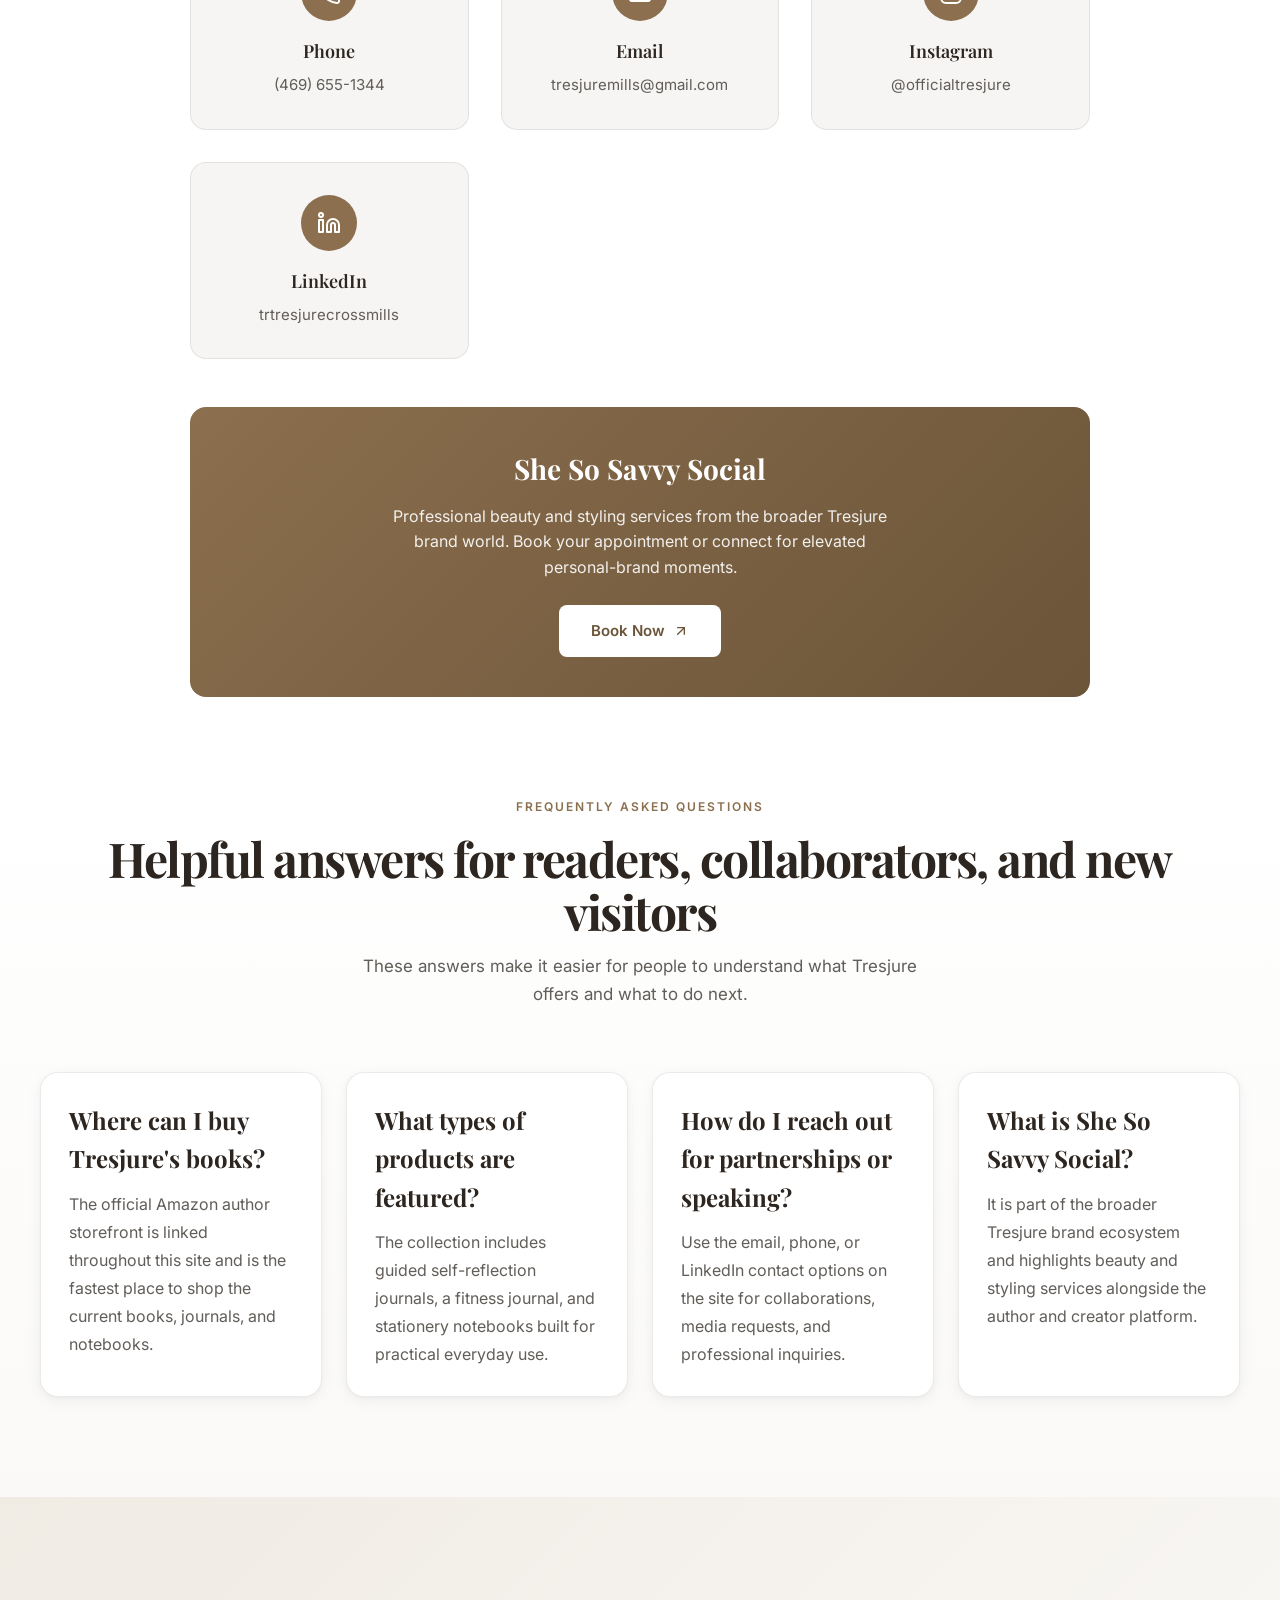
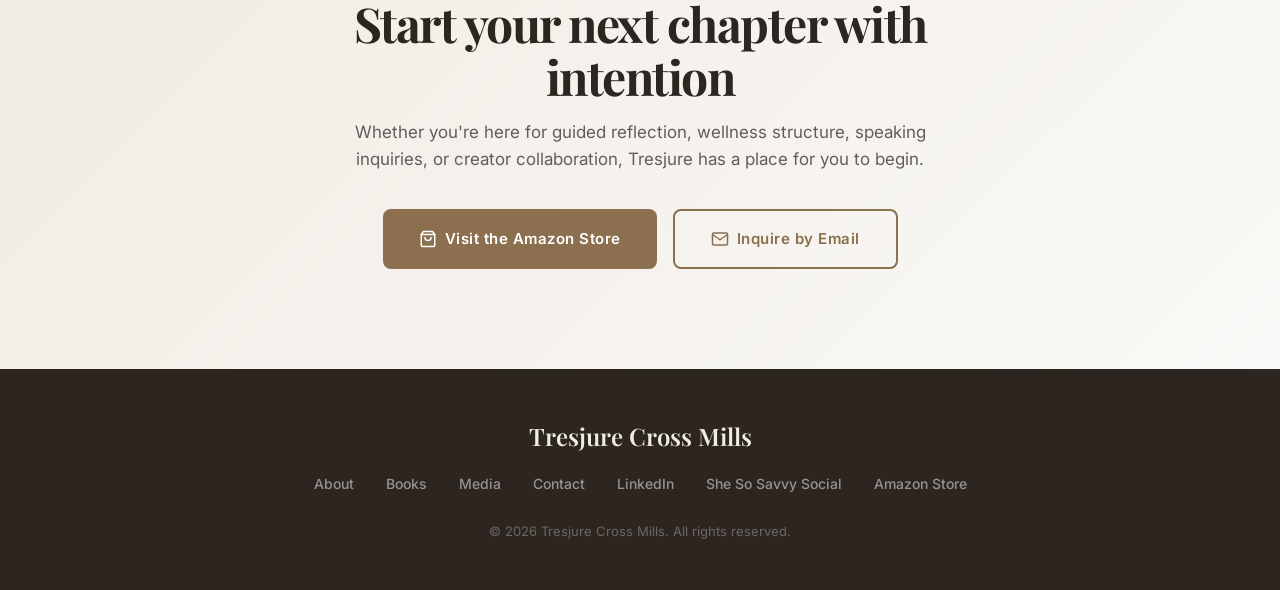
==== commit ba98cc01: "feat: expand tresjure site for SEO and conversion" ====
--- a/index.html
+++ b/index.html
@@ -3,1203 +3,132 @@
 <head>
   <meta charset="UTF-8">
   <meta name="viewport" content="width=device-width, initial-scale=1.0">
-  <title>Tresjure Cross Mills — Author, Speaker, Creator</title>
+  <title>Tresjure Cross Mills | Guided Journals, Wellness Tools & Books</title>
   <meta name="description" content="Explore the world of Tresjure Cross Mills — author, speaker, and creator of guided journals, wellness tools, and lifestyle brands rooted in reflection, growth, and purpose.">
+  <meta name="theme-color" content="#8B6F4E">
+  <meta name="msapplication-TileColor" content="#8B6F4E">
   <link rel="icon" type="image/x-icon" href="favicon.ico">
-  <link rel="apple-touch-icon" href="apple-touch-icon.png">
+  <link rel="icon" type="image/png" sizes="192x192" href="icon-192.png">
+  <link rel="icon" type="image/png" sizes="512x512" href="icon-512.png">
+  <link rel="apple-touch-icon" sizes="180x180" href="apple-touch-icon.png">
+  <link rel="manifest" href="site.webmanifest">
   <link rel="canonical" href="https://tresjure.com/">
-  <meta property="og:title" content="Tresjure Cross Mills — Author, Speaker, Creator">
+  <meta property="og:title" content="Tresjure Cross Mills | Guided Journals, Wellness Tools & Books">
   <meta property="og:description" content="Guided journals, wellness tools, and creator-led brands designed to inspire reflection, growth, and purpose.">
   <meta property="og:type" content="website">
   <meta property="og:url" content="https://tresjure.com/">
   <meta property="og:image" content="https://tresjure.com/images/tresjure-photo.jpg">
   <meta name="twitter:card" content="summary_large_image">
-  <meta name="twitter:title" content="Tresjure Cross Mills — Author, Speaker, Creator">
+  <meta name="twitter:title" content="Tresjure Cross Mills | Guided Journals, Wellness Tools & Books">
   <meta name="twitter:description" content="Guided journals, wellness tools, and creator-led brands designed to inspire reflection, growth, and purpose.">
   <meta name="twitter:image" content="https://tresjure.com/images/tresjure-photo.jpg">
+  <meta name="robots" content="index, follow, max-image-preview:large">
+  <meta property="og:site_name" content="Tresjure Cross Mills">
+  <meta property="og:image:alt" content="Tresjure Cross Mills author portrait">
+  <script type="application/ld+json">
+  {
+    "@context": "https://schema.org",
+    "@graph": [
+      {
+        "@type": "Person",
+        "name": "Tresjure Cross Mills",
+        "url": "https://tresjure.com/",
+        "image": "https://tresjure.com/images/tresjure-photo.jpg",
+        "description": "Author, speaker, and creator of guided journals, wellness tools, and lifestyle brands rooted in reflection, growth, and purpose.",
+        "jobTitle": ["Author", "Speaker", "Creator"],
+        "email": "mailto:tresjuremills@gmail.com",
+        "telephone": "+1-469-655-1344",
+        "sameAs": [
+          "https://www.linkedin.com/in/trtresjurecrossmills",
+          "https://instagram.com/officialtresjure/",
+          "https://www.amazon.com/stores/Tresjure-Cross-Mills/author/B0D7QSCW2Z",
+          "https://shesosavvysocial.com"
+        ]
+      },
+      {
+        "@type": "Organization",
+        "name": "Tresjure Cross Mills",
+        "url": "https://tresjure.com/",
+        "logo": "https://tresjure.com/apple-touch-icon.png",
+        "sameAs": [
+          "https://www.linkedin.com/in/trtresjurecrossmills",
+          "https://instagram.com/officialtresjure/",
+          "https://www.amazon.com/stores/Tresjure-Cross-Mills/author/B0D7QSCW2Z"
+        ]
+      },
+      {
+        "@type": "WebSite",
+        "name": "Tresjure Cross Mills",
+        "url": "https://tresjure.com/",
+        "description": "Guided journals, wellness tools, and lifestyle brand experiences by Tresjure Cross Mills."
+      },
+      {
+        "@type": "ItemList",
+        "name": "Featured books and journals by Tresjure Cross Mills",
+        "itemListElement": [
+          {"@type": "ListItem", "position": 1, "url": "https://tresjure.com/books.html#nurturing-the-soul", "name": "Nurturing the Soul"},
+          {"@type": "ListItem", "position": 2, "url": "https://tresjure.com/books.html#glow-mode", "name": "Glow Mode: A 90-Day Fitness Journal"},
+          {"@type": "ListItem", "position": 3, "url": "https://tresjure.com/books.html#savvy-stationery", "name": "Savvy Stationery Co — Notebooks"}
+        ]
+      },
+      {
+        "@type": "FAQPage",
+        "mainEntity": [
+          {
+            "@type": "Question",
+            "name": "Where can I buy books and journals by Tresjure Cross Mills?",
+            "acceptedAnswer": {
+              "@type": "Answer",
+              "text": "Tresjure's books and journals are available through the official Amazon author storefront linked throughout the site."
+            }
+          },
+          {
+            "@type": "Question",
+            "name": "What kind of products does Tresjure create?",
+            "acceptedAnswer": {
+              "@type": "Answer",
+              "text": "Tresjure creates guided self-reflection journals, wellness and fitness planners, and stationery products designed to support clarity, growth, and purposeful living."
+            }
+          },
+          {
+            "@type": "Question",
+            "name": "How can I contact Tresjure for collaborations or speaking opportunities?",
+            "acceptedAnswer": {
+              "@type": "Answer",
+              "text": "You can contact Tresjure by email at tresjuremills@gmail.com, by phone at (469) 655-1344, or through the LinkedIn and Instagram links on the site."
+            }
+          },
+          {
+            "@type": "Question",
+            "name": "What is She So Savvy Social?",
+            "acceptedAnswer": {
+              "@type": "Answer",
+              "text": "She So Savvy Social is part of the broader Tresjure brand ecosystem and features beauty and styling services alongside the author and wellness offerings."
+            }
+          }
+        ]
+      }
+    ]
+  }
+  </script>
   <link rel="preconnect" href="https://fonts.googleapis.com">
   <link rel="preconnect" href="https://fonts.gstatic.com" crossorigin>
   <link href="https://fonts.googleapis.com/css2?family=Playfair+Display:ital,wght@0,400;0,500;0,600;0,700;1,400;1,500&family=Inter:wght@300;400;500;600;700&display=swap" rel="stylesheet">
-  <style>
-    *, *::before, *::after { margin: 0; padding: 0; box-sizing: border-box; }
-
-    :root {
-      --color-bg: #faf9f7;
-      --color-white: #ffffff;
-      --color-text: rgba(0,0,0,0.90);
-      --color-text-secondary: #615d59;
-      --color-text-muted: #a39e98;
-      --color-accent: #8B6F4E;
-      --color-accent-dark: #6B5438;
-      --color-accent-light: #C9A96E;
-      --color-warm-white: #f6f5f4;
-      --color-warm-cream: #F0EBE3;
-      --color-dark: #2C2520;
-      --color-dark-warm: #31302e;
-      --border-whisper: 1px solid rgba(0,0,0,0.08);
-      --shadow-card: rgba(0,0,0,0.04) 0px 4px 18px, rgba(0,0,0,0.027) 0px 2px 8px, rgba(0,0,0,0.02) 0px 1px 3px;
-      --shadow-deep: rgba(0,0,0,0.03) 0px 4px 24px, rgba(0,0,0,0.04) 0px 12px 48px;
-      --font-display: 'Playfair Display', Georgia, 'Times New Roman', serif;
-      --font-body: 'Inter', system-ui, -apple-system, 'Segoe UI', Roboto, sans-serif;
-    }
-
-    html { scroll-behavior: smooth; }
-
-    body {
-      font-family: var(--font-body);
-      color: var(--color-text);
-      background: var(--color-bg);
-      line-height: 1.6;
-      -webkit-font-smoothing: antialiased;
-      -moz-osx-font-smoothing: grayscale;
-    }
-
-    /* ===== NAVIGATION ===== */
-    nav {
-      position: fixed;
-      top: 0;
-      left: 0;
-      right: 0;
-      z-index: 100;
-      background: rgba(250, 249, 247, 0.92);
-      backdrop-filter: blur(20px);
-      -webkit-backdrop-filter: blur(20px);
-      border-bottom: var(--border-whisper);
-      transition: all 0.3s ease;
-    }
-
-    .nav-inner {
-      max-width: 1200px;
-      margin: 0 auto;
-      padding: 16px 24px;
-      display: flex;
-      align-items: center;
-      justify-content: space-between;
-    }
-
-    .nav-logo {
-      font-family: var(--font-display);
-      font-size: 22px;
-      font-weight: 600;
-      color: var(--color-dark);
-      text-decoration: none;
-      letter-spacing: -0.5px;
-    }
-
-    .nav-links {
-      display: flex;
-      align-items: center;
-      gap: 32px;
-      list-style: none;
-    }
-
-    .nav-links a {
-      font-size: 14px;
-      font-weight: 500;
-      color: var(--color-text-secondary);
-      text-decoration: none;
-      transition: color 0.2s;
-      letter-spacing: 0.3px;
-      text-transform: uppercase;
-    }
-
-    .nav-links a:hover { color: var(--color-accent); }
-
-    .nav-cta {
-      background: var(--color-accent) !important;
-      color: var(--color-white) !important;
-      padding: 10px 24px;
-      border-radius: 6px;
-      font-weight: 600 !important;
-      text-transform: uppercase !important;
-      font-size: 13px !important;
-      letter-spacing: 0.8px !important;
-      transition: all 0.3s !important;
-      display: inline-block;
-    }
-
-    .nav-cta:hover {
-      background: var(--color-accent-dark) !important;
-      transform: translateY(-1px);
-    }
-
-    .mobile-menu-btn {
-      display: none;
-      background: none;
-      border: none;
-      cursor: pointer;
-      padding: 8px;
-    }
-
-    .mobile-menu-btn span {
-      display: block;
-      width: 24px;
-      height: 2px;
-      background: var(--color-dark);
-      margin: 5px 0;
-      transition: all 0.3s;
-    }
-
-    /* ===== HERO ===== */
-    .hero {
-      min-height: 100vh;
-      display: flex;
-      align-items: center;
-      justify-content: center;
-      padding: 120px 24px 80px;
-      background: linear-gradient(180deg, var(--color-warm-cream) 0%, var(--color-bg) 100%);
-      position: relative;
-      overflow: hidden;
-    }
-
-    .hero::before {
-      content: '';
-      position: absolute;
-      top: -120px;
-      right: -120px;
-      width: 500px;
-      height: 500px;
-      background: radial-gradient(circle, rgba(139,111,78,0.06) 0%, transparent 70%);
-      border-radius: 50%;
-    }
-
-    .hero::after {
-      content: '';
-      position: absolute;
-      bottom: -80px;
-      left: -80px;
-      width: 400px;
-      height: 400px;
-      background: radial-gradient(circle, rgba(201,169,110,0.05) 0%, transparent 70%);
-      border-radius: 50%;
-    }
-
-    .hero-inner {
-      max-width: 900px;
-      text-align: center;
-      position: relative;
-      z-index: 1;
-    }
-
-    .hero-badge {
-      display: inline-block;
-      background: rgba(139,111,78,0.1);
-      color: var(--color-accent);
-      padding: 6px 16px;
-      border-radius: 9999px;
-      font-size: 12px;
-      font-weight: 600;
-      letter-spacing: 1.5px;
-      text-transform: uppercase;
-      margin-bottom: 32px;
-    }
-
-    .hero h1 {
-      font-family: var(--font-display);
-      font-size: clamp(40px, 7vw, 72px);
-      font-weight: 700;
-      line-height: 1.05;
-      letter-spacing: -1.5px;
-      color: var(--color-dark);
-      margin-bottom: 24px;
-    }
-
-    .hero h1 em {
-      font-style: italic;
-      color: var(--color-accent);
-    }
-
-    .hero-subtitle {
-      font-size: clamp(16px, 2.5vw, 20px);
-      font-weight: 400;
-      line-height: 1.6;
-      color: var(--color-text-secondary);
-      max-width: 600px;
-      margin: 0 auto 40px;
-    }
-
-    .hero-buttons {
-      display: flex;
-      gap: 16px;
-      justify-content: center;
-      flex-wrap: wrap;
-    }
-
-    .btn-primary {
-      display: inline-flex;
-      align-items: center;
-      gap: 8px;
-      background: var(--color-accent);
-      color: var(--color-white);
-      padding: 16px 36px;
-      border-radius: 8px;
-      font-size: 15px;
-      font-weight: 600;
-      text-decoration: none;
-      letter-spacing: 0.5px;
-      transition: all 0.3s;
-      border: none;
-      cursor: pointer;
-    }
-
-    .btn-primary:hover {
-      background: var(--color-accent-dark);
-      transform: translateY(-2px);
-      box-shadow: var(--shadow-deep);
-    }
-
-    .btn-secondary {
-      display: inline-flex;
-      align-items: center;
-      gap: 8px;
-      background: transparent;
-      color: var(--color-accent);
-      padding: 16px 36px;
-      border-radius: 8px;
-      font-size: 15px;
-      font-weight: 600;
-      text-decoration: none;
-      letter-spacing: 0.5px;
-      transition: all 0.3s;
-      border: 2px solid var(--color-accent);
-      cursor: pointer;
-    }
-
-    .btn-secondary:hover {
-      background: var(--color-accent);
-      color: var(--color-white);
-      transform: translateY(-2px);
-    }
-
-    .hero-link-row {
-      display: flex;
-      flex-wrap: wrap;
-      justify-content: center;
-      gap: 18px;
-      margin-top: 24px;
-    }
-
-    .hero-link-row a {
-      font-size: 14px;
-      font-weight: 600;
-      letter-spacing: 0.4px;
-      color: var(--color-dark);
-      text-decoration: none;
-      border-bottom: 1px solid rgba(44, 37, 32, 0.18);
-      padding-bottom: 3px;
-      transition: all 0.25s ease;
-    }
-
-    .hero-link-row a:hover {
-      color: var(--color-accent);
-      border-color: var(--color-accent);
-    }
-
-    /* ===== BRAND PILLARS ===== */
-    .pillars {
-      padding: 0 24px 24px;
-      background: linear-gradient(180deg, var(--color-bg) 0%, var(--color-white) 100%);
-    }
-
-    .pillars-inner {
-      max-width: 1200px;
-      margin: -44px auto 0;
-      display: grid;
-      grid-template-columns: repeat(3, minmax(0, 1fr));
-      gap: 24px;
-      position: relative;
-      z-index: 2;
-    }
-
-    .pillar-card {
-      background: rgba(255,255,255,0.86);
-      backdrop-filter: blur(12px);
-      -webkit-backdrop-filter: blur(12px);
-      border: 1px solid rgba(139,111,78,0.12);
-      border-radius: 20px;
-      padding: 28px;
-      box-shadow: var(--shadow-card);
-    }
-
-    .pillar-card h3 {
-      font-family: var(--font-display);
-      font-size: 24px;
-      line-height: 1.15;
-      color: var(--color-dark);
-      margin-bottom: 10px;
-    }
-
-    .pillar-card p {
-      font-size: 15px;
-      line-height: 1.7;
-      color: var(--color-text-secondary);
-      margin-bottom: 16px;
-    }
-
-    .pillar-kicker {
-      display: inline-flex;
-      align-items: center;
-      gap: 8px;
-      font-size: 11px;
-      font-weight: 700;
-      letter-spacing: 1.7px;
-      text-transform: uppercase;
-      color: var(--color-accent);
-      margin-bottom: 14px;
-    }
-
-    .pillar-kicker::before {
-      content: ;
-      width: 28px;
-      height: 1px;
-      background: currentColor;
-      opacity: 0.5;
-    }
-
-    .pillar-link {
-      font-size: 14px;
-      font-weight: 600;
-      color: var(--color-accent-dark);
-      text-decoration: none;
-    }
-
-    .pillar-link:hover { color: var(--color-accent); }
-
-    /* ===== ABOUT ===== */
-    .about {
-      padding: 100px 24px;
-      background: var(--color-white);
-    }
-
-    .about-inner {
-      max-width: 1000px;
-      margin: 0 auto;
-      display: grid;
-      grid-template-columns: 1fr 1.2fr;
-      gap: 64px;
-      align-items: center;
-    }
-
-    .about-image {
-      position: relative;
-    }
-
-    .about-image-frame {
-      width: 100%;
-      aspect-ratio: 3/4;
-      border-radius: 16px;
-      position: relative;
-      overflow: hidden;
-      box-shadow: var(--shadow-deep);
-    }
-
-    .about-image-frame img {
-      width: 100%;
-      height: 100%;
-      object-fit: cover;
-      object-position: center top;
-    }
-
-    .about-image-accent {
-      position: absolute;
-      top: -16px;
-      right: -16px;
-      width: 80px;
-      height: 80px;
-      background: var(--color-accent);
-      border-radius: 50%;
-      opacity: 0.15;
-    }
-
-    .about-content .section-label {
-      font-size: 12px;
-      font-weight: 600;
-      letter-spacing: 2px;
-      text-transform: uppercase;
-      color: var(--color-accent);
-      margin-bottom: 16px;
-    }
-
-    .about-content h2 {
-      font-family: var(--font-display);
-      font-size: clamp(32px, 4vw, 44px);
-      font-weight: 700;
-      line-height: 1.15;
-      letter-spacing: -1px;
-      color: var(--color-dark);
-      margin-bottom: 24px;
-    }
-
-    .about-content p {
-      font-size: 16px;
-      line-height: 1.75;
-      color: var(--color-text-secondary);
-      margin-bottom: 16px;
-    }
-
-    .about-credentials {
-      display: flex;
-      gap: 24px;
-      margin-top: 32px;
-      flex-wrap: wrap;
-    }
-
-    .credential {
-      display: flex;
-      align-items: center;
-      gap: 10px;
-      padding: 10px 16px;
-      background: var(--color-warm-white);
-      border-radius: 8px;
-      border: var(--border-whisper);
-    }
-
-    .credential-icon {
-      width: 36px;
-      height: 36px;
-      background: var(--color-accent);
-      border-radius: 8px;
-      display: flex;
-      align-items: center;
-      justify-content: center;
-      color: white;
-      font-size: 16px;
-    }
-
-    .credential-text {
-      font-size: 13px;
-      font-weight: 500;
-      color: var(--color-dark);
-      line-height: 1.3;
-    }
-
-    .credential-text small {
-      display: block;
-      font-weight: 400;
-      color: var(--color-text-muted);
-      font-size: 11px;
-    }
-
-    /* ===== BOOKS ===== */
-    .books {
-      padding: 100px 24px;
-      background: var(--color-bg);
-    }
-
-    .books-inner {
-      max-width: 1200px;
-      margin: 0 auto;
-    }
-
-    .section-header {
-      text-align: center;
-      margin-bottom: 64px;
-    }
-
-    .section-header .section-label {
-      font-size: 12px;
-      font-weight: 600;
-      letter-spacing: 2px;
-      text-transform: uppercase;
-      color: var(--color-accent);
-      margin-bottom: 16px;
-    }
-
-    .section-header h2 {
-      font-family: var(--font-display);
-      font-size: clamp(32px, 4vw, 48px);
-      font-weight: 700;
-      line-height: 1.1;
-      letter-spacing: -1.5px;
-      color: var(--color-dark);
-      margin-bottom: 16px;
-    }
-
-    .section-header p {
-      font-size: 17px;
-      color: var(--color-text-secondary);
-      max-width: 560px;
-      margin: 0 auto;
-      line-height: 1.6;
-    }
-
-    /* Featured Book */
-    .featured-book {
-      display: grid;
-      grid-template-columns: 1fr 1.3fr;
-      gap: 56px;
-      align-items: center;
-      background: var(--color-white);
-      border-radius: 20px;
-      padding: 48px;
-      border: var(--border-whisper);
-      box-shadow: var(--shadow-card);
-      margin-bottom: 48px;
-    }
-
-    .featured-book-cover {
-      position: relative;
-    }
-
-    .book-cover-wrapper {
-      background: linear-gradient(135deg, #E8D5B7 0%, #D4B896 50%, #C9A96E 100%);
-      border-radius: 12px;
-      padding: 32px;
-      display: flex;
-      align-items: center;
-      justify-content: center;
-      aspect-ratio: 3/4;
-      box-shadow: rgba(0,0,0,0.1) 8px 8px 24px;
-      position: relative;
-      overflow: hidden;
-    }
-
-    .book-cover-wrapper::after {
-      content: '';
-      position: absolute;
-      top: 0;
-      left: 50%;
-      width: 1px;
-      height: 100%;
-      background: rgba(0,0,0,0.08);
-    }
-
-    .book-cover-text {
-      text-align: center;
-      color: var(--color-white);
-      padding: 20px;
-    }
-
-    .book-cover-text h3 {
-      font-family: var(--font-display);
-      font-size: 28px;
-      font-weight: 700;
-      line-height: 1.2;
-      margin-bottom: 8px;
-      text-shadow: 0 2px 8px rgba(0,0,0,0.15);
-    }
-
-    .book-cover-text p {
-      font-size: 12px;
-      font-weight: 500;
-      letter-spacing: 1px;
-      text-transform: uppercase;
-      opacity: 0.85;
-    }
-
-    .featured-book-info .book-badge {
-      display: inline-block;
-      background: #FFF3E0;
-      color: #E65100;
-      padding: 4px 12px;
-      border-radius: 9999px;
-      font-size: 11px;
-      font-weight: 700;
-      letter-spacing: 1px;
-      text-transform: uppercase;
-      margin-bottom: 16px;
-    }
-
-    .featured-book-info h3 {
-      font-family: var(--font-display);
-      font-size: clamp(26px, 3vw, 34px);
-      font-weight: 700;
-      line-height: 1.2;
-      letter-spacing: -0.5px;
-      color: var(--color-dark);
-      margin-bottom: 8px;
-    }
-
-    .featured-book-info .book-author {
-      font-size: 15px;
-      color: var(--color-accent);
-      font-weight: 500;
-      margin-bottom: 20px;
-    }
-
-    .featured-book-info .book-description {
-      font-size: 16px;
-      line-height: 1.75;
-      color: var(--color-text-secondary);
-      margin-bottom: 24px;
-    }
-
-    .book-meta {
-      display: flex;
-      gap: 24px;
-      margin-bottom: 28px;
-      flex-wrap: wrap;
-    }
-
-    .book-meta-item {
-      display: flex;
-      align-items: center;
-      gap: 6px;
-      font-size: 14px;
-      color: var(--color-text-secondary);
-    }
-
-    .book-meta-item strong {
-      color: var(--color-dark);
-      font-weight: 600;
-    }
-
-    .star-rating {
-      color: #F59E0B;
-      font-size: 16px;
-      letter-spacing: 2px;
-    }
-
-    .book-price {
-      font-family: var(--font-display);
-      font-size: 32px;
-      font-weight: 700;
-      color: var(--color-dark);
-      margin-bottom: 24px;
-    }
-
-    .book-price small {
-      font-size: 14px;
-      font-weight: 400;
-      color: var(--color-text-muted);
-      font-family: var(--font-body);
-    }
-
-    /* Other Books Grid */
-    .books-grid {
-      display: grid;
-      grid-template-columns: repeat(auto-fill, minmax(320px, 1fr));
-      gap: 32px;
-    }
-
-    .book-card {
-      background: var(--color-white);
-      border-radius: 16px;
-      border: var(--border-whisper);
-      box-shadow: var(--shadow-card);
-      overflow: hidden;
-      transition: all 0.3s;
-      text-decoration: none;
-      color: inherit;
-      display: block;
-    }
-
-    .book-card:hover {
-      transform: translateY(-4px);
-      box-shadow: var(--shadow-deep);
-    }
-
-    .book-card-cover {
-      height: 220px;
-      display: flex;
-      align-items: center;
-      justify-content: center;
-      position: relative;
-    }
-
-    .book-card-cover.pink {
-      background: linear-gradient(135deg, #FF6B9D 0%, #FF2D78 100%);
-    }
-
-    .book-card-cover.tan {
-      background: linear-gradient(135deg, #D4B896 0%, #C9A96E 100%);
-    }
-
-    .book-card-cover-text {
-      text-align: center;
-      color: white;
-      padding: 24px;
-    }
-
-    .book-card-cover-text h4 {
-      font-family: var(--font-display);
-      font-size: 22px;
-      font-weight: 700;
-      line-height: 1.2;
-      text-shadow: 0 2px 8px rgba(0,0,0,0.15);
-    }
-
-    .book-card-cover-text p {
-      font-size: 11px;
-      font-weight: 600;
-      letter-spacing: 1px;
-      text-transform: uppercase;
-      opacity: 0.85;
-      margin-top: 4px;
-    }
-
-    .book-card-body {
-      padding: 24px;
-    }
-
-    .book-card-body h4 {
-      font-family: var(--font-display);
-      font-size: 20px;
-      font-weight: 600;
-      line-height: 1.3;
-      color: var(--color-dark);
-      margin-bottom: 8px;
-    }
-
-    .book-card-body .desc {
-      font-size: 14px;
-      line-height: 1.6;
-      color: var(--color-text-secondary);
-      margin-bottom: 16px;
-    }
-
-    .book-card-footer {
-      display: flex;
-      align-items: center;
-      justify-content: space-between;
-    }
-
-    .book-card-price {
-      font-family: var(--font-display);
-      font-size: 22px;
-      font-weight: 700;
-      color: var(--color-dark);
-    }
-
-    .book-card-btn {
-      background: var(--color-accent);
-      color: white;
-      padding: 10px 20px;
-      border-radius: 6px;
-      font-size: 13px;
-      font-weight: 600;
-      text-decoration: none;
-      letter-spacing: 0.5px;
-      transition: all 0.3s;
-      display: inline-block;
-    }
-
-    .book-card-btn:hover {
-      background: var(--color-accent-dark);
-    }
-
-    /* ===== BRAND ECOSYSTEM ===== */
-    .ecosystem {
-      padding: 0 24px 100px;
-      background: linear-gradient(180deg, var(--color-white) 0%, var(--color-bg) 100%);
-    }
-
-    .ecosystem-inner {
-      max-width: 1200px;
-      margin: 0 auto;
-    }
-
-    .ecosystem-grid {
-      display: grid;
-      grid-template-columns: repeat(auto-fit, minmax(240px, 1fr));
-      gap: 24px;
-    }
-
-    .ecosystem-card {
-      background: var(--color-white);
-      border: var(--border-whisper);
-      border-radius: 18px;
-      padding: 28px;
-      text-decoration: none;
-      color: inherit;
-      box-shadow: var(--shadow-card);
-      transition: all 0.3s ease;
-      min-height: 220px;
-      display: flex;
-      flex-direction: column;
-      justify-content: space-between;
-    }
-
-    .ecosystem-card:hover {
-      transform: translateY(-4px);
-      box-shadow: var(--shadow-deep);
-      border-color: rgba(139,111,78,0.26);
-    }
-
-    .ecosystem-icon {
-      width: 56px;
-      height: 56px;
-      border-radius: 16px;
-      background: rgba(139,111,78,0.12);
-      color: var(--color-accent-dark);
-      display: flex;
-      align-items: center;
-      justify-content: center;
-      margin-bottom: 20px;
-    }
-
-    .ecosystem-card h3 {
-      font-family: var(--font-display);
-      font-size: 24px;
-      color: var(--color-dark);
-      margin-bottom: 12px;
-    }
-
-    .ecosystem-card p {
-      font-size: 15px;
-      line-height: 1.7;
-      color: var(--color-text-secondary);
-      margin-bottom: 18px;
-    }
-
-    .ecosystem-card span {
-      font-size: 13px;
-      font-weight: 700;
-      letter-spacing: 0.8px;
-      text-transform: uppercase;
-      color: var(--color-accent);
-    }
-
-    /* ===== QUOTE ===== */
-    .quote-section {
-      padding: 100px 24px;
-      background: var(--color-dark);
-      text-align: center;
-      position: relative;
-      overflow: hidden;
-    }
-
-    .quote-section::before {
-      content: '\201C';
-      position: absolute;
-      top: -20px;
-      left: 50%;
-      transform: translateX(-50%);
-      font-family: var(--font-display);
-      font-size: 300px;
-      color: rgba(255,255,255,0.03);
-      line-height: 1;
-    }
-
-    .quote-inner {
-      max-width: 700px;
-      margin: 0 auto;
-      position: relative;
-      z-index: 1;
-    }
-
-    .quote-inner blockquote {
-      font-family: var(--font-display);
-      font-size: clamp(24px, 3.5vw, 36px);
-      font-weight: 400;
-      font-style: italic;
-      line-height: 1.4;
-      color: rgba(255,255,255,0.9);
-      margin-bottom: 24px;
-    }
-
-    .quote-inner cite {
-      font-family: var(--font-body);
-      font-style: normal;
-      font-size: 14px;
-      font-weight: 500;
-      color: var(--color-accent-light);
-      letter-spacing: 1px;
-      text-transform: uppercase;
-    }
-
-    /* ===== CTA SECTION ===== */
-    .cta-section {
-      padding: 100px 24px;
-      background: linear-gradient(135deg, var(--color-warm-cream) 0%, var(--color-bg) 100%);
-      text-align: center;
-    }
-
-    .cta-inner {
-      max-width: 640px;
-      margin: 0 auto;
-    }
-
-    .cta-inner h2 {
-      font-family: var(--font-display);
-      font-size: clamp(32px, 4vw, 48px);
-      font-weight: 700;
-      line-height: 1.1;
-      letter-spacing: -1.5px;
-      color: var(--color-dark);
-      margin-bottom: 16px;
-    }
-
-    .cta-inner p {
-      font-size: 17px;
-      line-height: 1.6;
-      color: var(--color-text-secondary);
-      margin-bottom: 36px;
-    }
-
-    .cta-actions {
-      display: flex;
-      justify-content: center;
-      gap: 16px;
-      flex-wrap: wrap;
-    }
-
-    /* ===== FOOTER ===== */
-    footer {
-      padding: 48px 24px;
-      background: var(--color-dark);
-      text-align: center;
-    }
-
-    .footer-inner {
-      max-width: 1200px;
-      margin: 0 auto;
-    }
-
-    .footer-logo {
-      font-family: var(--font-display);
-      font-size: 24px;
-      font-weight: 600;
-      color: var(--color-warm-cream);
-      margin-bottom: 16px;
-    }
-
-    .footer-links {
-      display: flex;
-      justify-content: center;
-      gap: 32px;
-      list-style: none;
-      margin-bottom: 24px;
-      flex-wrap: wrap;
-    }
-
-    .footer-links a {
-      color: rgba(255,255,255,0.5);
-      text-decoration: none;
-      font-size: 14px;
-      font-weight: 500;
-      transition: color 0.2s;
-    }
-
-    .footer-links a:hover { color: var(--color-accent-light); }
-
-    .footer-copyright {
-      font-size: 13px;
-      color: rgba(255,255,255,0.3);
-    }
-
-    /* ===== CONTACT ===== */
-    .contact {
-      padding: 100px 24px;
-      background: var(--color-white);
-    }
-
-    .contact-inner {
-      max-width: 900px;
-      margin: 0 auto;
-    }
-
-    .contact-grid {
-      display: grid;
-      grid-template-columns: repeat(auto-fit, minmax(250px, 1fr));
-      gap: 32px;
-      margin-top: 48px;
-    }
-
-    .contact-card {
-      background: var(--color-warm-white);
-      border: var(--border-whisper);
-      border-radius: 16px;
-      padding: 32px;
-      text-align: center;
-      transition: all 0.3s;
-      text-decoration: none;
-      color: inherit;
-      display: block;
-    }
-
-    .contact-card:hover {
-      transform: translateY(-4px);
-      box-shadow: var(--shadow-card);
-      border-color: var(--color-accent);
-    }
-
-    .contact-icon {
-      width: 56px;
-      height: 56px;
-      background: var(--color-accent);
-      border-radius: 50%;
-      display: flex;
-      align-items: center;
-      justify-content: center;
-      margin: 0 auto 16px;
-      color: white;
-    }
-
-    .contact-card h4 {
-      font-family: var(--font-display);
-      font-size: 18px;
-      font-weight: 600;
-      color: var(--color-dark);
-      margin-bottom: 8px;
-    }
-
-    .contact-card p {
-      font-size: 15px;
-      color: var(--color-text-secondary);
-      line-height: 1.5;
-    }
-
-    .services-banner {
-      background: linear-gradient(135deg, var(--color-accent) 0%, var(--color-accent-dark) 100%);
-      border-radius: 16px;
-      padding: 40px;
-      text-align: center;
-      margin-top: 48px;
-      color: white;
-    }
-
-    .services-banner h3 {
-      font-family: var(--font-display);
-      font-size: 28px;
-      font-weight: 700;
-      margin-bottom: 12px;
-    }
-
-    .services-banner p {
-      font-size: 16px;
-      opacity: 0.9;
-      margin-bottom: 24px;
-      max-width: 500px;
-      margin-left: auto;
-      margin-right: auto;
-    }
-
-    .services-banner .btn-white {
-      display: inline-flex;
-      align-items: center;
-      gap: 8px;
-      background: white;
-      color: var(--color-accent-dark);
-      padding: 14px 32px;
-      border-radius: 8px;
-      font-size: 15px;
-      font-weight: 600;
-      text-decoration: none;
-      transition: all 0.3s;
-    }
-
-    .services-banner .btn-white:hover {
-      transform: translateY(-2px);
-      box-shadow: 0 8px 24px rgba(0,0,0,0.2);
-    }
-
-    /* ===== ANIMATIONS ===== */
-    .fade-in {
-      opacity: 0;
-      transform: translateY(24px);
-      transition: all 0.7s cubic-bezier(0.16, 1, 0.3, 1);
-    }
-
-    .fade-in.visible {
-      opacity: 1;
-      transform: translateY(0);
-    }
-
-    /* ===== RESPONSIVE ===== */
-    @media (max-width: 768px) {
-      .nav-links { display: none; }
-      .mobile-menu-btn { display: block; }
-      
-      .nav-links.open {
-        display: flex;
-        flex-direction: column;
-        position: absolute;
-        top: 100%;
-        left: 0;
-        right: 0;
-        background: var(--color-white);
-        padding: 24px;
-        border-bottom: var(--border-whisper);
-        box-shadow: var(--shadow-card);
-        gap: 16px;
-      }
-
-      .hero { padding: 100px 20px 60px; min-height: auto; }
-
-      .about-inner {
-        grid-template-columns: 1fr;
-        gap: 40px;
-      }
-
-      .about-image { max-width: 300px; margin: 0 auto; }
-
-      .featured-book {
-        grid-template-columns: 1fr;
-        padding: 24px;
-        gap: 32px;
-      }
-
-      .books-grid {
-        grid-template-columns: 1fr;
-      }
-
-      .about-credentials {
-        flex-direction: column;
-      }
-
-      .book-meta {
-        flex-direction: column;
-        gap: 12px;
-      }
-
-      .hero-buttons {
-        flex-direction: column;
-        align-items: center;
-      }
-
-      .hero-link-row {
-        gap: 12px;
-      }
-
-      .pillars-inner {
-        grid-template-columns: 1fr;
-        margin-top: -24px;
-      }
-
-      .pillar-card {
-        padding: 24px;
-      }
-
-      .ecosystem {
-        padding-bottom: 72px;
-      }
-
-      .ecosystem-card {
-        min-height: 0;
-      }
-
-      .btn-primary, .btn-secondary {
-        width: 100%;
-        justify-content: center;
-        max-width: 300px;
-      }
-
-      .cta-actions {
-        flex-direction: column;
-        align-items: center;
-      }
-    }
-
-    @media (max-width: 480px) {
-      .hero h1 { letter-spacing: -0.5px; }
-      .featured-book { padding: 20px; }
-      .book-card-body { padding: 20px; }
-      .pillars { padding-left: 20px; padding-right: 20px; }
-    }
-  </style>
+  <link rel="stylesheet" href="styles.css">
 </head>
 <body>
+  <a href="#main-content" class="skip-link">Skip to content</a>
 
   <!-- Navigation -->
   <nav>
     <div class="nav-inner">
       <a href="#" class="nav-logo">Tresjure</a>
       <ul class="nav-links" id="navLinks">
-        <li><a href="#about">About</a></li>
-        <li><a href="#books">Books</a></li>
-        <li><a href="#contact">Contact</a></li>
-        <li><a href="https://www.amazon.com/stores/Tresjure-Cross-Mills/author/B0D7QSCW2Z" target="_blank" class="nav-cta">Shop on Amazon</a></li>
+        <li><a href="about.html">About</a></li>
+        <li><a href="books.html">Books</a></li>
+        <li><a href="media.html">Media</a></li>
+        <li><a href="contact.html">Contact</a></li>
+        <li><a href="https://www.amazon.com/stores/Tresjure-Cross-Mills/author/B0D7QSCW2Z" target="_blank" rel="noopener noreferrer" rel="noopener noreferrer" class="nav-cta">Shop on Amazon</a></li>
       </ul>
       <button class="mobile-menu-btn" onclick="document.getElementById('navLinks').classList.toggle('open')" aria-label="Toggle menu">
         <span></span>
@@ -1209,25 +138,27 @@
     </div>
   </nav>
 
+  <main id="main-content">
+
   <!-- Hero -->
   <section class="hero">
     <div class="hero-inner">
       <div class="hero-badge">Author &bull; Speaker &bull; Creator</div>
       <h1>Nurturing Souls,<br><em>Unleashing Potential</em></h1>
-      <p class="hero-subtitle">Tresjure Cross Mills creates guided journals, wellness tools, and lifestyle experiences that help women move with clarity, confidence, and purpose.</p>
+      <p class="hero-subtitle">Tresjure Cross Mills is the creator of guided self-reflection journals, wellness tools, fitness planners, and lifestyle notebooks designed to help women move with clarity, confidence, and purpose.</p>
       <div class="hero-buttons">
-        <a href="https://www.amazon.com/stores/Tresjure-Cross-Mills/author/B0D7QSCW2Z" target="_blank" class="btn-primary">
+        <a href="https://www.amazon.com/stores/Tresjure-Cross-Mills/author/B0D7QSCW2Z" target="_blank" rel="noopener noreferrer" class="btn-primary">
           <svg width="18" height="18" viewBox="0 0 24 24" fill="none" stroke="currentColor" stroke-width="2" stroke-linecap="round" stroke-linejoin="round"><path d="M6 2L3 6v14a2 2 0 0 0 2 2h14a2 2 0 0 0 2-2V6l-3-4z"></path><line x1="3" y1="6" x2="21" y2="6"></line><path d="M16 10a4 4 0 0 1-8 0"></path></svg>
           Shop Books on Amazon
         </a>
-        <a href="#books" class="btn-secondary">
+        <a href="books.html" class="btn-secondary">
           <svg width="18" height="18" viewBox="0 0 24 24" fill="none" stroke="currentColor" stroke-width="2" stroke-linecap="round" stroke-linejoin="round"><path d="M2 3h6a4 4 0 0 1 4 4v14a3 3 0 0 0-3-3H2z"></path><path d="M22 3h-6a4 4 0 0 0-4 4v14a3 3 0 0 1 3-3h7z"></path></svg>
           Explore the Collection
         </a>
       </div>
       <div class="hero-link-row">
-        <a href="https://www.linkedin.com/in/trtresjurecrossmills" target="_blank">Connect on LinkedIn</a>
-        <a href="https://instagram.com/officialtresjure/" target="_blank">Follow on Instagram</a>
+        <a href="https://www.linkedin.com/in/trtresjurecrossmills" target="_blank" rel="noopener noreferrer">Connect on LinkedIn</a>
+        <a href="https://instagram.com/officialtresjure/" target="_blank" rel="noopener noreferrer">Follow on Instagram</a>
         <a href="mailto:tresjuremills@gmail.com">Book a collaboration</a>
       </div>
     </div>
@@ -1242,7 +173,7 @@
           <h3>Guided growth for everyday life</h3>
           <p>From self-discovery prompts to mindset-building pages, Tresjure creates thoughtful tools that help readers reconnect with themselves and move forward with intention.</p>
         </div>
-        <a href="#books" class="pillar-link">Explore the books &rarr;</a>
+        <a href="books.html" class="pillar-link">Explore the books &rarr;</a>
       </article>
       <article class="pillar-card">
         <div>
@@ -1250,7 +181,7 @@
           <h3>Fitness and accountability with purpose</h3>
           <p>Her wellness journals are designed to support consistent habits, intentional movement, and a stronger relationship with personal care.</p>
         </div>
-        <a href="#books" class="pillar-link">View the wellness collection &rarr;</a>
+        <a href="books.html#glow-mode" class="pillar-link">View the wellness collection &rarr;</a>
       </article>
       <article class="pillar-card">
         <div>
@@ -1258,8 +189,84 @@
           <h3>A creator ecosystem built to inspire</h3>
           <p>Beyond the page, Tresjure connects books, social storytelling, professional presence, and beauty-forward branding into one elevated personal platform.</p>
         </div>
-        <a href="#connect" class="pillar-link">See where to connect &rarr;</a>
+        <a href="media.html" class="pillar-link">See where to connect &rarr;</a>
       </article>
+    </div>
+  </section>
+
+
+  <!-- Quick Trust Signals -->
+  <section class="stat-strip">
+    <div class="stat-strip-inner fade-in">
+      <div class="stat-card">
+        <strong>3</strong>
+        <span>core offers highlighted</span>
+      </div>
+      <div class="stat-card">
+        <strong>4</strong>
+        <span>active brand channels</span>
+      </div>
+      <div class="stat-card">
+        <strong>Top 16%</strong>
+        <span>honors graduate</span>
+      </div>
+      <div class="stat-card">
+        <strong>Phi Theta Kappa</strong>
+        <span>honor society member</span>
+      </div>
+    </div>
+  </section>
+
+  <!-- Discover More -->
+  <section class="pathways">
+    <div class="pathways-inner">
+      <div class="section-header fade-in">
+        <div class="section-label">Explore the Brand</div>
+        <h2>Start with the page that fits your goals</h2>
+        <p>Whether you're discovering the books, reviewing the brand story, or reaching out for media and collaboration, each page is built to guide you quickly.</p>
+      </div>
+      <div class="pathways-grid">
+        <article class="path-card fade-in">
+          <h3>Learn the story</h3>
+          <p>Explore Tresjure's background, credentials, creative mission, and the purpose behind the brand.</p>
+          <a href="about.html">Visit the About page →</a>
+        </article>
+        <article class="path-card fade-in">
+          <h3>Shop the collection</h3>
+          <p>See the guided journal, wellness, and stationery lineup in one focused place built for readers and buyers.</p>
+          <a href="books.html">Visit the Books page →</a>
+        </article>
+        <article class="path-card fade-in">
+          <h3>Book media or partnerships</h3>
+          <p>Review speaking topics, collaboration angles, and direct contact information for professional outreach.</p>
+          <a href="media.html">Visit the Media page →</a>
+        </article>
+      </div>
+    </div>
+  </section>
+
+  <!-- Conversion Support -->
+  <section class="support-section">
+    <div class="support-inner">
+      <div class="section-header fade-in">
+        <div class="section-label">Why It Connects</div>
+        <h2>Why readers, partners, and followers engage with Tresjure</h2>
+        <p>The site now makes it easier for visitors to understand the offer, trust the brand, and choose the next right action.</p>
+      </div>
+      <div class="support-grid">
+        <article class="support-card fade-in">
+          <h3>Purpose-led products</h3>
+          <p>Each featured product is rooted in reflection, wellness, or everyday creative expression, making the brand promise easier to understand at a glance.</p>
+        </article>
+        <article class="support-card fade-in">
+          <h3>Real contact paths</h3>
+          <p>Visitors can move directly into buying, professional outreach, or social follow-up through Amazon, email, Instagram, LinkedIn, and She So Savvy Social.</p>
+        </article>
+        <article class="support-card fade-in">
+          <h3>Clearer search footprint</h3>
+          <p>With supporting pages, crawl files, and structured data, the site now gives search engines more context than a single landing page alone.</p>
+        </article>
+      </div>
     </div>
   </section>
 
@@ -1314,7 +321,7 @@
       <div class="featured-book fade-in">
         <div class="featured-book-cover">
           <div class="book-cover-wrapper" style="background: none; padding: 0;">
-            <img src="images/nurturing-the-soul.jpg" alt="Nurturing the Soul book cover" style="width: 100%; height: 100%; object-fit: cover; border-radius: 12px;">
+            <img src="images/nurturing-the-soul.jpg" alt="Nurturing the Soul book cover" style="width: 100%; height: 100%; object-fit: cover; border-radius: 12px;" loading="lazy">
           </div>
         </div>
         <div class="featured-book-info">
@@ -1331,7 +338,7 @@
             </div>
           </div>
           <div class="book-price">Available on Amazon <small>shop the current edition</small></div>
-          <a href="https://www.amazon.com/stores/Tresjure-Cross-Mills/author/B0D7QSCW2Z" target="_blank" class="btn-primary">
+          <a href="https://www.amazon.com/stores/Tresjure-Cross-Mills/author/B0D7QSCW2Z" target="_blank" rel="noopener noreferrer" class="btn-primary">
             Buy on Amazon
             <svg width="16" height="16" viewBox="0 0 24 24" fill="none" stroke="currentColor" stroke-width="2" stroke-linecap="round" stroke-linejoin="round"><line x1="7" y1="17" x2="17" y2="7"></line><polyline points="7 7 17 7 17 17"></polyline></svg>
           </a>
@@ -1341,9 +348,9 @@
       <!-- Other Books -->
       <div class="books-grid">
         <!-- Glow Mode -->
-        <a href="https://www.amazon.com/stores/Tresjure-Cross-Mills/author/B0D7QSCW2Z" target="_blank" class="book-card fade-in">
+        <a href="https://www.amazon.com/stores/Tresjure-Cross-Mills/author/B0D7QSCW2Z" target="_blank" rel="noopener noreferrer" class="book-card fade-in">
           <div class="book-card-cover pink" style="background: none; padding: 0;">
-            <img src="images/glow-mode.jpg" alt="Glow Mode book cover" style="width: 100%; height: 100%; object-fit: cover; border-radius: 12px 12px 0 0;">
+            <img src="images/glow-mode.jpg" alt="Glow Mode book cover" style="width: 100%; height: 100%; object-fit: cover; border-radius: 12px 12px 0 0;" loading="lazy">
           </div>
           <div class="book-card-body">
             <h4>Glow Mode: A 90-Day Fitness Journal</h4>
@@ -1356,9 +363,9 @@
         </a>
 
         <!-- Savvy Stationery -->
-        <a href="https://www.amazon.com/stores/Tresjure-Cross-Mills/author/B0D7QSCW2Z" target="_blank" class="book-card fade-in">
+        <a href="https://www.amazon.com/stores/Tresjure-Cross-Mills/author/B0D7QSCW2Z" target="_blank" rel="noopener noreferrer" class="book-card fade-in">
           <div class="book-card-cover tan" style="background: none; padding: 0;">
-            <img src="images/savvy-stationery-terracotta.jpg" alt="Savvy Stationery Co" style="width: 100%; height: 100%; object-fit: cover; border-radius: 12px 12px 0 0;">
+            <img src="images/savvy-stationery-terracotta.jpg" alt="Savvy Stationery Co" style="width: 100%; height: 100%; object-fit: cover; border-radius: 12px 12px 0 0;" loading="lazy">
           </div>
           <div class="book-card-body">
             <h4>Savvy Stationery Co — Notebooks</h4>
@@ -1383,7 +390,7 @@
       </div>
 
       <div class="ecosystem-grid">
-        <a href="https://www.amazon.com/stores/Tresjure-Cross-Mills/author/B0D7QSCW2Z" target="_blank" class="ecosystem-card fade-in">
+        <a href="https://www.amazon.com/stores/Tresjure-Cross-Mills/author/B0D7QSCW2Z" target="_blank" rel="noopener noreferrer" class="ecosystem-card fade-in">
           <div>
             <div class="ecosystem-icon">
               <svg width="24" height="24" viewBox="0 0 24 24" fill="none" stroke="currentColor" stroke-width="2" stroke-linecap="round" stroke-linejoin="round"><path d="M6 2L3 6v14a2 2 0 0 0 2 2h14a2 2 0 0 0 2-2V6l-3-4z"></path><line x1="3" y1="6" x2="21" y2="6"></line><path d="M16 10a4 4 0 0 1-8 0"></path></svg>
@@ -1394,7 +401,7 @@
           <span>Shop the collection</span>
         </a>
 
-        <a href="https://www.linkedin.com/in/trtresjurecrossmills" target="_blank" class="ecosystem-card fade-in">
+        <a href="https://www.linkedin.com/in/trtresjurecrossmills" target="_blank" rel="noopener noreferrer" class="ecosystem-card fade-in">
           <div>
             <div class="ecosystem-icon">
               <svg width="24" height="24" viewBox="0 0 24 24" fill="none" stroke="currentColor" stroke-width="2" stroke-linecap="round" stroke-linejoin="round"><path d="M16 8a6 6 0 0 1 6 6v7h-4v-7a2 2 0 1 0-4 0v7h-4v-7a6 6 0 0 1 6-6z"></path><rect x="2" y="9" width="4" height="12"></rect><circle cx="4" cy="4" r="2"></circle></svg>
@@ -1405,7 +412,7 @@
           <span>Visit LinkedIn</span>
         </a>
 
-        <a href="https://instagram.com/officialtresjure/" target="_blank" class="ecosystem-card fade-in">
+        <a href="https://instagram.com/officialtresjure/" target="_blank" rel="noopener noreferrer" class="ecosystem-card fade-in">
           <div>
             <div class="ecosystem-icon">
               <svg width="24" height="24" viewBox="0 0 24 24" fill="none" stroke="currentColor" stroke-width="2" stroke-linecap="round" stroke-linejoin="round"><rect x="2" y="2" width="20" height="20" rx="5" ry="5"></rect><path d="M16 11.37A4 4 0 1 1 12.63 8 4 4 0 0 1 16 11.37z"></path><line x1="17.5" y1="6.5" x2="17.51" y2="6.5"></line></svg>
@@ -1416,7 +423,7 @@
           <span>@officialtresjure</span>
         </a>
 
-        <a href="https://shesosavvysocial.com" target="_blank" class="ecosystem-card fade-in">
+        <a href="https://shesosavvysocial.com" target="_blank" rel="noopener noreferrer" class="ecosystem-card fade-in">
           <div>
             <div class="ecosystem-icon">
               <svg width="24" height="24" viewBox="0 0 24 24" fill="none" stroke="currentColor" stroke-width="2" stroke-linecap="round" stroke-linejoin="round"><path d="M12 20h9"></path><path d="M16.5 3.5a2.12 2.12 0 0 1 3 3L7 19l-4 1 1-4Z"></path></svg>
@@ -1464,7 +471,7 @@
           <p>tresjuremills@gmail.com</p>
         </a>
 
-        <a href="https://instagram.com/officialtresjure/" target="_blank" class="contact-card fade-in">
+        <a href="https://instagram.com/officialtresjure/" target="_blank" rel="noopener noreferrer" class="contact-card fade-in">
           <div class="contact-icon">
             <svg width="24" height="24" viewBox="0 0 24 24" fill="none" stroke="currentColor" stroke-width="2" stroke-linecap="round" stroke-linejoin="round"><rect x="2" y="2" width="20" height="20" rx="5" ry="5"></rect><path d="M16 11.37A4 4 0 1 1 12.63 8 4 4 0 0 1 16 11.37z"></path><line x1="17.5" y1="6.5" x2="17.51" y2="6.5"></line></svg>
           </div>
@@ -1472,7 +479,7 @@
           <p>@officialtresjure</p>
         </a>
 
-        <a href="https://www.linkedin.com/in/trtresjurecrossmills" target="_blank" class="contact-card fade-in">
+        <a href="https://www.linkedin.com/in/trtresjurecrossmills" target="_blank" rel="noopener noreferrer" class="contact-card fade-in">
           <div class="contact-icon">
             <svg width="24" height="24" viewBox="0 0 24 24" fill="none" stroke="currentColor" stroke-width="2" stroke-linecap="round" stroke-linejoin="round"><path d="M16 8a6 6 0 0 1 6 6v7h-4v-7a2 2 0 1 0-4 0v7h-4v-7a6 6 0 0 1 6-6z"></path><rect x="2" y="9" width="4" height="12"></rect><circle cx="4" cy="4" r="2"></circle></svg>
           </div>
@@ -1484,13 +491,44 @@
       <div class="services-banner fade-in">
         <h3>She So Savvy Social</h3>
         <p>Professional beauty and styling services from the broader Tresjure brand world. Book your appointment or connect for elevated personal-brand moments.</p>
-        <a href="https://shesosavvysocial.com" target="_blank" class="btn-white">
+        <a href="https://shesosavvysocial.com" target="_blank" rel="noopener noreferrer" class="btn-white">
           Book Now
           <svg width="16" height="16" viewBox="0 0 24 24" fill="none" stroke="currentColor" stroke-width="2" stroke-linecap="round" stroke-linejoin="round"><line x1="7" y1="17" x2="17" y2="7"></line><polyline points="7 7 17 7 17 17"></polyline></svg>
         </a>
       </div>
     </div>
   </section>
+
+
+  <!-- FAQ -->
+  <section class="faq-section" id="faq">
+    <div class="faq-inner">
+      <div class="section-header fade-in">
+        <div class="section-label">Frequently Asked Questions</div>
+        <h2>Helpful answers for readers, collaborators, and new visitors</h2>
+        <p>These answers make it easier for people to understand what Tresjure offers and what to do next.</p>
+      </div>
+      <div class="faq-grid">
+        <article class="faq-card fade-in">
+          <h3>Where can I buy Tresjure's books?</h3>
+          <p>The official Amazon author storefront is linked throughout this site and is the fastest place to shop the current books, journals, and notebooks.</p>
+        </article>
+        <article class="faq-card fade-in">
+          <h3>What types of products are featured?</h3>
+          <p>The collection includes guided self-reflection journals, a fitness journal, and stationery notebooks built for practical everyday use.</p>
+        </article>
+        <article class="faq-card fade-in">
+          <h3>How do I reach out for partnerships or speaking?</h3>
+          <p>Use the email, phone, or LinkedIn contact options on the site for collaborations, media requests, and professional inquiries.</p>
+        </article>
+        <article class="faq-card fade-in">
+          <h3>What is She So Savvy Social?</h3>
+          <p>It is part of the broader Tresjure brand ecosystem and highlights beauty and styling services alongside the author and creator platform.</p>
+        </article>
+      </div>
+    </div>
+  </section>
+
 
   <!-- CTA -->
   <section class="cta-section">
@@ -1498,7 +536,7 @@
       <h2>Start your next chapter with intention</h2>
       <p>Whether you're here for guided reflection, wellness structure, speaking inquiries, or creator collaboration, Tresjure has a place for you to begin.</p>
       <div class="cta-actions">
-        <a href="https://www.amazon.com/stores/Tresjure-Cross-Mills/author/B0D7QSCW2Z" target="_blank" class="btn-primary">
+        <a href="https://www.amazon.com/stores/Tresjure-Cross-Mills/author/B0D7QSCW2Z" target="_blank" rel="noopener noreferrer" class="btn-primary">
           <svg width="18" height="18" viewBox="0 0 24 24" fill="none" stroke="currentColor" stroke-width="2" stroke-linecap="round" stroke-linejoin="round"><path d="M6 2L3 6v14a2 2 0 0 0 2 2h14a2 2 0 0 0 2-2V6l-3-4z"></path><line x1="3" y1="6" x2="21" y2="6"></line><path d="M16 10a4 4 0 0 1-8 0"></path></svg>
           Visit the Amazon Store
         </a>
@@ -1515,29 +553,20 @@
     <div class="footer-inner">
       <div class="footer-logo">Tresjure Cross Mills</div>
       <ul class="footer-links">
-        <li><a href="#about">About</a></li>
-        <li><a href="#books">Books</a></li>
-        <li><a href="#contact">Contact</a></li>
-        <li><a href="https://www.linkedin.com/in/trtresjurecrossmills" target="_blank">LinkedIn</a></li>
-        <li><a href="https://shesosavvysocial.com" target="_blank">She So Savvy Social</a></li>
-        <li><a href="https://www.amazon.com/stores/Tresjure-Cross-Mills/author/B0D7QSCW2Z" target="_blank">Amazon Store</a></li>
+        <li><a href="about.html">About</a></li>
+        <li><a href="books.html">Books</a></li>
+        <li><a href="media.html">Media</a></li>
+        <li><a href="contact.html">Contact</a></li>
+        <li><a href="https://www.linkedin.com/in/trtresjurecrossmills" target="_blank" rel="noopener noreferrer" rel="noopener noreferrer">LinkedIn</a></li>
+        <li><a href="https://shesosavvysocial.com" target="_blank" rel="noopener noreferrer">She So Savvy Social</a></li>
+        <li><a href="https://www.amazon.com/stores/Tresjure-Cross-Mills/author/B0D7QSCW2Z" target="_blank" rel="noopener noreferrer">Amazon Store</a></li>
       </ul>
       <div class="footer-copyright">&copy; 2026 Tresjure Cross Mills. All rights reserved.</div>
     </div>
   </footer>
-
-  <!-- Scroll Animation Script -->
-  <script>
-    const observer = new IntersectionObserver((entries) => {
-      entries.forEach(entry => {
-        if (entry.isIntersecting) {
-          entry.target.classList.add('visible');
-        }
-      });
-    }, { threshold: 0.1, rootMargin: '0px 0px -40px 0px' });
-
-    document.querySelectorAll('.fade-in').forEach(el => observer.observe(el));
-  </script>
+  </main>
+
+  <script src="main.js" defer></script>
 
 </body>
 </html>
--- a/styles.css
+++ b/styles.css
@@ -0,0 +1,1621 @@
+    *, *::before, *::after { margin: 0; padding: 0; box-sizing: border-box; }
+
+    :root {
+      --color-bg: #faf9f7;
+      --color-white: #ffffff;
+      --color-text: rgba(0,0,0,0.90);
+      --color-text-secondary: #615d59;
+      --color-text-muted: #a39e98;
+      --color-accent: #8B6F4E;
+      --color-accent-dark: #6B5438;
+      --color-accent-light: #C9A96E;
+      --color-warm-white: #f6f5f4;
+      --color-warm-cream: #F0EBE3;
+      --color-dark: #2C2520;
+      --color-dark-warm: #31302e;
+      --border-whisper: 1px solid rgba(0,0,0,0.08);
+      --shadow-card: rgba(0,0,0,0.04) 0px 4px 18px, rgba(0,0,0,0.027) 0px 2px 8px, rgba(0,0,0,0.02) 0px 1px 3px;
+      --shadow-deep: rgba(0,0,0,0.03) 0px 4px 24px, rgba(0,0,0,0.04) 0px 12px 48px;
+      --font-display: 'Playfair Display', Georgia, 'Times New Roman', serif;
+      --font-body: 'Inter', system-ui, -apple-system, 'Segoe UI', Roboto, sans-serif;
+    }
+
+    html { scroll-behavior: smooth; }
+
+    body {
+      font-family: var(--font-body);
+      color: var(--color-text);
+      background: var(--color-bg);
+      line-height: 1.6;
+      -webkit-font-smoothing: antialiased;
+      -moz-osx-font-smoothing: grayscale;
+    }
+
+    /* ===== NAVIGATION ===== */
+    nav {
+      position: fixed;
+      top: 0;
+      left: 0;
+      right: 0;
+      z-index: 100;
+      background: rgba(250, 249, 247, 0.92);
+      backdrop-filter: blur(20px);
+      -webkit-backdrop-filter: blur(20px);
+      border-bottom: var(--border-whisper);
+      transition: all 0.3s ease;
+    }
+
+    .nav-inner {
+      max-width: 1200px;
+      margin: 0 auto;
+      padding: 16px 24px;
+      display: flex;
+      align-items: center;
+      justify-content: space-between;
+    }
+
+    .nav-logo {
+      font-family: var(--font-display);
+      font-size: 22px;
+      font-weight: 600;
+      color: var(--color-dark);
+      text-decoration: none;
+      letter-spacing: -0.5px;
+    }
+
+    .nav-links {
+      display: flex;
+      align-items: center;
+      gap: 32px;
+      list-style: none;
+    }
+
+    .nav-links a {
+      font-size: 14px;
+      font-weight: 500;
+      color: var(--color-text-secondary);
+      text-decoration: none;
+      transition: color 0.2s;
+      letter-spacing: 0.3px;
+      text-transform: uppercase;
+    }
+
+    .nav-links a:hover { color: var(--color-accent); }
+
+    .nav-cta {
+      background: var(--color-accent) !important;
+      color: var(--color-white) !important;
+      padding: 10px 24px;
+      border-radius: 6px;
+      font-weight: 600 !important;
+      text-transform: uppercase !important;
+      font-size: 13px !important;
+      letter-spacing: 0.8px !important;
+      transition: all 0.3s !important;
+      display: inline-block;
+    }
+
+    .nav-cta:hover {
+      background: var(--color-accent-dark) !important;
+      transform: translateY(-1px);
+    }
+
+    .mobile-menu-btn {
+      display: none;
+      background: none;
+      border: none;
+      cursor: pointer;
+      padding: 8px;
+    }
+
+    .mobile-menu-btn span {
+      display: block;
+      width: 24px;
+      height: 2px;
+      background: var(--color-dark);
+      margin: 5px 0;
+      transition: all 0.3s;
+    }
+
+    /* ===== HERO ===== */
+    .hero {
+      min-height: 100vh;
+      display: flex;
+      align-items: center;
+      justify-content: center;
+      padding: 120px 24px 80px;
+      background: linear-gradient(180deg, var(--color-warm-cream) 0%, var(--color-bg) 100%);
+      position: relative;
+      overflow: hidden;
+    }
+
+    .hero::before {
+      content: '';
+      position: absolute;
+      top: -120px;
+      right: -120px;
+      width: 500px;
+      height: 500px;
+      background: radial-gradient(circle, rgba(139,111,78,0.06) 0%, transparent 70%);
+      border-radius: 50%;
+    }
+
+    .hero::after {
+      content: '';
+      position: absolute;
+      bottom: -80px;
+      left: -80px;
+      width: 400px;
+      height: 400px;
+      background: radial-gradient(circle, rgba(201,169,110,0.05) 0%, transparent 70%);
+      border-radius: 50%;
+    }
+
+    .hero-inner {
+      max-width: 900px;
+      text-align: center;
+      position: relative;
+      z-index: 1;
+    }
+
+    .hero-badge {
+      display: inline-block;
+      background: rgba(139,111,78,0.1);
+      color: var(--color-accent);
+      padding: 6px 16px;
+      border-radius: 9999px;
+      font-size: 12px;
+      font-weight: 600;
+      letter-spacing: 1.5px;
+      text-transform: uppercase;
+      margin-bottom: 32px;
+    }
+
+    .hero h1 {
+      font-family: var(--font-display);
+      font-size: clamp(40px, 7vw, 72px);
+      font-weight: 700;
+      line-height: 1.05;
+      letter-spacing: -1.5px;
+      color: var(--color-dark);
+      margin-bottom: 24px;
+    }
+
+    .hero h1 em {
+      font-style: italic;
+      color: var(--color-accent);
+    }
+
+    .hero-subtitle {
+      font-size: clamp(16px, 2.5vw, 20px);
+      font-weight: 400;
+      line-height: 1.6;
+      color: var(--color-text-secondary);
+      max-width: 600px;
+      margin: 0 auto 40px;
+    }
+
+    .hero-buttons {
+      display: flex;
+      gap: 16px;
+      justify-content: center;
+      flex-wrap: wrap;
+    }
+
+    .btn-primary {
+      display: inline-flex;
+      align-items: center;
+      gap: 8px;
+      background: var(--color-accent);
+      color: var(--color-white);
+      padding: 16px 36px;
+      border-radius: 8px;
+      font-size: 15px;
+      font-weight: 600;
+      text-decoration: none;
+      letter-spacing: 0.5px;
+      transition: all 0.3s;
+      border: none;
+      cursor: pointer;
+    }
+
+    .btn-primary:hover {
+      background: var(--color-accent-dark);
+      transform: translateY(-2px);
+      box-shadow: var(--shadow-deep);
+    }
+
+    .btn-secondary {
+      display: inline-flex;
+      align-items: center;
+      gap: 8px;
+      background: transparent;
+      color: var(--color-accent);
+      padding: 16px 36px;
+      border-radius: 8px;
+      font-size: 15px;
+      font-weight: 600;
+      text-decoration: none;
+      letter-spacing: 0.5px;
+      transition: all 0.3s;
+      border: 2px solid var(--color-accent);
+      cursor: pointer;
+    }
+
+    .btn-secondary:hover {
+      background: var(--color-accent);
+      color: var(--color-white);
+      transform: translateY(-2px);
+    }
+
+    .hero-link-row {
+      display: flex;
+      flex-wrap: wrap;
+      justify-content: center;
+      gap: 18px;
+      margin-top: 24px;
+    }
+
+    .hero-link-row a {
+      font-size: 14px;
+      font-weight: 600;
+      letter-spacing: 0.4px;
+      color: var(--color-dark);
+      text-decoration: none;
+      border-bottom: 1px solid rgba(44, 37, 32, 0.18);
+      padding-bottom: 3px;
+      transition: all 0.25s ease;
+    }
+
+    .hero-link-row a:hover {
+      color: var(--color-accent);
+      border-color: var(--color-accent);
+    }
+
+    /* ===== BRAND PILLARS ===== */
+    .pillars {
+      padding: 0 24px 24px;
+      background: linear-gradient(180deg, var(--color-bg) 0%, var(--color-white) 100%);
+    }
+
+    .pillars-inner {
+      max-width: 1200px;
+      margin: -44px auto 0;
+      display: grid;
+      grid-template-columns: repeat(3, minmax(0, 1fr));
+      gap: 24px;
+      position: relative;
+      z-index: 2;
+    }
+
+    .pillar-card {
+      background: rgba(255,255,255,0.86);
+      backdrop-filter: blur(12px);
+      -webkit-backdrop-filter: blur(12px);
+      border: 1px solid rgba(139,111,78,0.12);
+      border-radius: 20px;
+      padding: 28px;
+      box-shadow: var(--shadow-card);
+    }
+
+    .pillar-card h3 {
+      font-family: var(--font-display);
+      font-size: 24px;
+      line-height: 1.15;
+      color: var(--color-dark);
+      margin-bottom: 10px;
+    }
+
+    .pillar-card p {
+      font-size: 15px;
+      line-height: 1.7;
+      color: var(--color-text-secondary);
+      margin-bottom: 16px;
+    }
+
+    .pillar-kicker {
+      display: inline-flex;
+      align-items: center;
+      gap: 8px;
+      font-size: 11px;
+      font-weight: 700;
+      letter-spacing: 1.7px;
+      text-transform: uppercase;
+      color: var(--color-accent);
+      margin-bottom: 14px;
+    }
+
+    .pillar-kicker::before {
+      content: ;
+      width: 28px;
+      height: 1px;
+      background: currentColor;
+      opacity: 0.5;
+    }
+
+    .pillar-link {
+      font-size: 14px;
+      font-weight: 600;
+      color: var(--color-accent-dark);
+      text-decoration: none;
+    }
+
+    .pillar-link:hover { color: var(--color-accent); }
+
+    /* ===== ABOUT ===== */
+    .about {
+      padding: 100px 24px;
+      background: var(--color-white);
+    }
+
+    .about-inner {
+      max-width: 1000px;
+      margin: 0 auto;
+      display: grid;
+      grid-template-columns: 1fr 1.2fr;
+      gap: 64px;
+      align-items: center;
+    }
+
+    .about-image {
+      position: relative;
+    }
+
+    .about-image-frame {
+      width: 100%;
+      aspect-ratio: 3/4;
+      border-radius: 16px;
+      position: relative;
+      overflow: hidden;
+      box-shadow: var(--shadow-deep);
+    }
+
+    .about-image-frame img {
+      width: 100%;
+      height: 100%;
+      object-fit: cover;
+      object-position: center top;
+    }
+
+    .about-image-accent {
+      position: absolute;
+      top: -16px;
+      right: -16px;
+      width: 80px;
+      height: 80px;
+      background: var(--color-accent);
+      border-radius: 50%;
+      opacity: 0.15;
+    }
+
+    .about-content .section-label {
+      font-size: 12px;
+      font-weight: 600;
+      letter-spacing: 2px;
+      text-transform: uppercase;
+      color: var(--color-accent);
+      margin-bottom: 16px;
+    }
+
+    .about-content h2 {
+      font-family: var(--font-display);
+      font-size: clamp(32px, 4vw, 44px);
+      font-weight: 700;
+      line-height: 1.15;
+      letter-spacing: -1px;
+      color: var(--color-dark);
+      margin-bottom: 24px;
+    }
+
+    .about-content p {
+      font-size: 16px;
+      line-height: 1.75;
+      color: var(--color-text-secondary);
+      margin-bottom: 16px;
+    }
+
+    .about-credentials {
+      display: flex;
+      gap: 24px;
+      margin-top: 32px;
+      flex-wrap: wrap;
+    }
+
+    .credential {
+      display: flex;
+      align-items: center;
+      gap: 10px;
+      padding: 10px 16px;
+      background: var(--color-warm-white);
+      border-radius: 8px;
+      border: var(--border-whisper);
+    }
+
+    .credential-icon {
+      width: 36px;
+      height: 36px;
+      background: var(--color-accent);
+      border-radius: 8px;
+      display: flex;
+      align-items: center;
+      justify-content: center;
+      color: white;
+      font-size: 16px;
+    }
+
+    .credential-text {
+      font-size: 13px;
+      font-weight: 500;
+      color: var(--color-dark);
+      line-height: 1.3;
+    }
+
+    .credential-text small {
+      display: block;
+      font-weight: 400;
+      color: var(--color-text-muted);
+      font-size: 11px;
+    }
+
+    /* ===== BOOKS ===== */
+    .books {
+      padding: 100px 24px;
+      background: var(--color-bg);
+    }
+
+    .books-inner {
+      max-width: 1200px;
+      margin: 0 auto;
+    }
+
+    .section-header {
+      text-align: center;
+      margin-bottom: 64px;
+    }
+
+    .section-header .section-label {
+      font-size: 12px;
+      font-weight: 600;
+      letter-spacing: 2px;
+      text-transform: uppercase;
+      color: var(--color-accent);
+      margin-bottom: 16px;
+    }
+
+    .section-header h2 {
+      font-family: var(--font-display);
+      font-size: clamp(32px, 4vw, 48px);
+      font-weight: 700;
+      line-height: 1.1;
+      letter-spacing: -1.5px;
+      color: var(--color-dark);
+      margin-bottom: 16px;
+    }
+
+    .section-header p {
+      font-size: 17px;
+      color: var(--color-text-secondary);
+      max-width: 560px;
+      margin: 0 auto;
+      line-height: 1.6;
+    }
+
+    /* Featured Book */
+    .featured-book {
+      display: grid;
+      grid-template-columns: 1fr 1.3fr;
+      gap: 56px;
+      align-items: center;
+      background: var(--color-white);
+      border-radius: 20px;
+      padding: 48px;
+      border: var(--border-whisper);
+      box-shadow: var(--shadow-card);
+      margin-bottom: 48px;
+    }
+
+    .featured-book-cover {
+      position: relative;
+    }
+
+    .book-cover-wrapper {
+      background: linear-gradient(135deg, #E8D5B7 0%, #D4B896 50%, #C9A96E 100%);
+      border-radius: 12px;
+      padding: 32px;
+      display: flex;
+      align-items: center;
+      justify-content: center;
+      aspect-ratio: 3/4;
+      box-shadow: rgba(0,0,0,0.1) 8px 8px 24px;
+      position: relative;
+      overflow: hidden;
+    }
+
+    .book-cover-wrapper::after {
+      content: '';
+      position: absolute;
+      top: 0;
+      left: 50%;
+      width: 1px;
+      height: 100%;
+      background: rgba(0,0,0,0.08);
+    }
+
+    .book-cover-text {
+      text-align: center;
+      color: var(--color-white);
+      padding: 20px;
+    }
+
+    .book-cover-text h3 {
+      font-family: var(--font-display);
+      font-size: 28px;
+      font-weight: 700;
+      line-height: 1.2;
+      margin-bottom: 8px;
+      text-shadow: 0 2px 8px rgba(0,0,0,0.15);
+    }
+
+    .book-cover-text p {
+      font-size: 12px;
+      font-weight: 500;
+      letter-spacing: 1px;
+      text-transform: uppercase;
+      opacity: 0.85;
+    }
+
+    .featured-book-info .book-badge {
+      display: inline-block;
+      background: #FFF3E0;
+      color: #E65100;
+      padding: 4px 12px;
+      border-radius: 9999px;
+      font-size: 11px;
+      font-weight: 700;
+      letter-spacing: 1px;
+      text-transform: uppercase;
+      margin-bottom: 16px;
+    }
+
+    .featured-book-info h3 {
+      font-family: var(--font-display);
+      font-size: clamp(26px, 3vw, 34px);
+      font-weight: 700;
+      line-height: 1.2;
+      letter-spacing: -0.5px;
+      color: var(--color-dark);
+      margin-bottom: 8px;
+    }
+
+    .featured-book-info .book-author {
+      font-size: 15px;
+      color: var(--color-accent);
+      font-weight: 500;
+      margin-bottom: 20px;
+    }
+
+    .featured-book-info .book-description {
+      font-size: 16px;
+      line-height: 1.75;
+      color: var(--color-text-secondary);
+      margin-bottom: 24px;
+    }
+
+    .book-meta {
+      display: flex;
+      gap: 24px;
+      margin-bottom: 28px;
+      flex-wrap: wrap;
+    }
+
+    .book-meta-item {
+      display: flex;
+      align-items: center;
+      gap: 6px;
+      font-size: 14px;
+      color: var(--color-text-secondary);
+    }
+
+    .book-meta-item strong {
+      color: var(--color-dark);
+      font-weight: 600;
+    }
+
+    .star-rating {
+      color: #F59E0B;
+      font-size: 16px;
+      letter-spacing: 2px;
+    }
+
+    .book-price {
+      font-family: var(--font-display);
+      font-size: 32px;
+      font-weight: 700;
+      color: var(--color-dark);
+      margin-bottom: 24px;
+    }
+
+    .book-price small {
+      font-size: 14px;
+      font-weight: 400;
+      color: var(--color-text-muted);
+      font-family: var(--font-body);
+    }
+
+    /* Other Books Grid */
+    .books-grid {
+      display: grid;
+      grid-template-columns: repeat(auto-fill, minmax(320px, 1fr));
+      gap: 32px;
+    }
+
+    .book-card {
+      background: var(--color-white);
+      border-radius: 16px;
+      border: var(--border-whisper);
+      box-shadow: var(--shadow-card);
+      overflow: hidden;
+      transition: all 0.3s;
+      text-decoration: none;
+      color: inherit;
+      display: block;
+    }
+
+    .book-card:hover {
+      transform: translateY(-4px);
+      box-shadow: var(--shadow-deep);
+    }
+
+    .book-card-cover {
+      height: 220px;
+      display: flex;
+      align-items: center;
+      justify-content: center;
+      position: relative;
+    }
+
+    .book-card-cover.pink {
+      background: linear-gradient(135deg, #FF6B9D 0%, #FF2D78 100%);
+    }
+
+    .book-card-cover.tan {
+      background: linear-gradient(135deg, #D4B896 0%, #C9A96E 100%);
+    }
+
+    .book-card-cover-text {
+      text-align: center;
+      color: white;
+      padding: 24px;
+    }
+
+    .book-card-cover-text h4 {
+      font-family: var(--font-display);
+      font-size: 22px;
+      font-weight: 700;
+      line-height: 1.2;
+      text-shadow: 0 2px 8px rgba(0,0,0,0.15);
+    }
+
+    .book-card-cover-text p {
+      font-size: 11px;
+      font-weight: 600;
+      letter-spacing: 1px;
+      text-transform: uppercase;
+      opacity: 0.85;
+      margin-top: 4px;
+    }
+
+    .book-card-body {
+      padding: 24px;
+    }
+
+    .book-card-body h4 {
+      font-family: var(--font-display);
+      font-size: 20px;
+      font-weight: 600;
+      line-height: 1.3;
+      color: var(--color-dark);
+      margin-bottom: 8px;
+    }
+
+    .book-card-body .desc {
+      font-size: 14px;
+      line-height: 1.6;
+      color: var(--color-text-secondary);
+      margin-bottom: 16px;
+    }
+
+    .book-card-footer {
+      display: flex;
+      align-items: center;
+      justify-content: space-between;
+    }
+
+    .book-card-price {
+      font-family: var(--font-display);
+      font-size: 22px;
+      font-weight: 700;
+      color: var(--color-dark);
+    }
+
+    .book-card-btn {
+      background: var(--color-accent);
+      color: white;
+      padding: 10px 20px;
+      border-radius: 6px;
+      font-size: 13px;
+      font-weight: 600;
+      text-decoration: none;
+      letter-spacing: 0.5px;
+      transition: all 0.3s;
+      display: inline-block;
+    }
+
+    .book-card-btn:hover {
+      background: var(--color-accent-dark);
+    }
+
+    /* ===== BRAND ECOSYSTEM ===== */
+    .ecosystem {
+      padding: 0 24px 100px;
+      background: linear-gradient(180deg, var(--color-white) 0%, var(--color-bg) 100%);
+    }
+
+    .ecosystem-inner {
+      max-width: 1200px;
+      margin: 0 auto;
+    }
+
+    .ecosystem-grid {
+      display: grid;
+      grid-template-columns: repeat(auto-fit, minmax(240px, 1fr));
+      gap: 24px;
+    }
+
+    .ecosystem-card {
+      background: var(--color-white);
+      border: var(--border-whisper);
+      border-radius: 18px;
+      padding: 28px;
+      text-decoration: none;
+      color: inherit;
+      box-shadow: var(--shadow-card);
+      transition: all 0.3s ease;
+      min-height: 220px;
+      display: flex;
+      flex-direction: column;
+      justify-content: space-between;
+    }
+
+    .ecosystem-card:hover {
+      transform: translateY(-4px);
+      box-shadow: var(--shadow-deep);
+      border-color: rgba(139,111,78,0.26);
+    }
+
+    .ecosystem-icon {
+      width: 56px;
+      height: 56px;
+      border-radius: 16px;
+      background: rgba(139,111,78,0.12);
+      color: var(--color-accent-dark);
+      display: flex;
+      align-items: center;
+      justify-content: center;
+      margin-bottom: 20px;
+    }
+
+    .ecosystem-card h3 {
+      font-family: var(--font-display);
+      font-size: 24px;
+      color: var(--color-dark);
+      margin-bottom: 12px;
+    }
+
+    .ecosystem-card p {
+      font-size: 15px;
+      line-height: 1.7;
+      color: var(--color-text-secondary);
+      margin-bottom: 18px;
+    }
+
+    .ecosystem-card span {
+      font-size: 13px;
+      font-weight: 700;
+      letter-spacing: 0.8px;
+      text-transform: uppercase;
+      color: var(--color-accent);
+    }
+
+    /* ===== QUOTE ===== */
+    .quote-section {
+      padding: 100px 24px;
+      background: var(--color-dark);
+      text-align: center;
+      position: relative;
+      overflow: hidden;
+    }
+
+    .quote-section::before {
+      content: '\201C';
+      position: absolute;
+      top: -20px;
+      left: 50%;
+      transform: translateX(-50%);
+      font-family: var(--font-display);
+      font-size: 300px;
+      color: rgba(255,255,255,0.03);
+      line-height: 1;
+    }
+
+    .quote-inner {
+      max-width: 700px;
+      margin: 0 auto;
+      position: relative;
+      z-index: 1;
+    }
+
+    .quote-inner blockquote {
+      font-family: var(--font-display);
+      font-size: clamp(24px, 3.5vw, 36px);
+      font-weight: 400;
+      font-style: italic;
+      line-height: 1.4;
+      color: rgba(255,255,255,0.9);
+      margin-bottom: 24px;
+    }
+
+    .quote-inner cite {
+      font-family: var(--font-body);
+      font-style: normal;
+      font-size: 14px;
+      font-weight: 500;
+      color: var(--color-accent-light);
+      letter-spacing: 1px;
+      text-transform: uppercase;
+    }
+
+    /* ===== CTA SECTION ===== */
+    .cta-section {
+      padding: 100px 24px;
+      background: linear-gradient(135deg, var(--color-warm-cream) 0%, var(--color-bg) 100%);
+      text-align: center;
+    }
+
+    .cta-inner {
+      max-width: 640px;
+      margin: 0 auto;
+    }
+
+    .cta-inner h2 {
+      font-family: var(--font-display);
+      font-size: clamp(32px, 4vw, 48px);
+      font-weight: 700;
+      line-height: 1.1;
+      letter-spacing: -1.5px;
+      color: var(--color-dark);
+      margin-bottom: 16px;
+    }
+
+    .cta-inner p {
+      font-size: 17px;
+      line-height: 1.6;
+      color: var(--color-text-secondary);
+      margin-bottom: 36px;
+    }
+
+    .cta-actions {
+      display: flex;
+      justify-content: center;
+      gap: 16px;
+      flex-wrap: wrap;
+    }
+
+    /* ===== FOOTER ===== */
+    footer {
+      padding: 48px 24px;
+      background: var(--color-dark);
+      text-align: center;
+    }
+
+    .footer-inner {
+      max-width: 1200px;
+      margin: 0 auto;
+    }
+
+    .footer-logo {
+      font-family: var(--font-display);
+      font-size: 24px;
+      font-weight: 600;
+      color: var(--color-warm-cream);
+      margin-bottom: 16px;
+    }
+
+    .footer-links {
+      display: flex;
+      justify-content: center;
+      gap: 32px;
+      list-style: none;
+      margin-bottom: 24px;
+      flex-wrap: wrap;
+    }
+
+    .footer-links a {
+      color: rgba(255,255,255,0.5);
+      text-decoration: none;
+      font-size: 14px;
+      font-weight: 500;
+      transition: color 0.2s;
+    }
+
+    .footer-links a:hover { color: var(--color-accent-light); }
+
+    .footer-copyright {
+      font-size: 13px;
+      color: rgba(255,255,255,0.3);
+    }
+
+    /* ===== CONTACT ===== */
+    .contact {
+      padding: 100px 24px;
+      background: var(--color-white);
+    }
+
+    .contact-inner {
+      max-width: 900px;
+      margin: 0 auto;
+    }
+
+    .contact-grid {
+      display: grid;
+      grid-template-columns: repeat(auto-fit, minmax(250px, 1fr));
+      gap: 32px;
+      margin-top: 48px;
+    }
+
+    .contact-card {
+      background: var(--color-warm-white);
+      border: var(--border-whisper);
+      border-radius: 16px;
+      padding: 32px;
+      text-align: center;
+      transition: all 0.3s;
+      text-decoration: none;
+      color: inherit;
+      display: block;
+    }
+
+    .contact-card:hover {
+      transform: translateY(-4px);
+      box-shadow: var(--shadow-card);
+      border-color: var(--color-accent);
+    }
+
+    .contact-icon {
+      width: 56px;
+      height: 56px;
+      background: var(--color-accent);
+      border-radius: 50%;
+      display: flex;
+      align-items: center;
+      justify-content: center;
+      margin: 0 auto 16px;
+      color: white;
+    }
+
+    .contact-card h4 {
+      font-family: var(--font-display);
+      font-size: 18px;
+      font-weight: 600;
+      color: var(--color-dark);
+      margin-bottom: 8px;
+    }
+
+    .contact-card p {
+      font-size: 15px;
+      color: var(--color-text-secondary);
+      line-height: 1.5;
+    }
+
+    .services-banner {
+      background: linear-gradient(135deg, var(--color-accent) 0%, var(--color-accent-dark) 100%);
+      border-radius: 16px;
+      padding: 40px;
+      text-align: center;
+      margin-top: 48px;
+      color: white;
+    }
+
+    .services-banner h3 {
+      font-family: var(--font-display);
+      font-size: 28px;
+      font-weight: 700;
+      margin-bottom: 12px;
+    }
+
+    .services-banner p {
+      font-size: 16px;
+      opacity: 0.9;
+      margin-bottom: 24px;
+      max-width: 500px;
+      margin-left: auto;
+      margin-right: auto;
+    }
+
+    .services-banner .btn-white {
+      display: inline-flex;
+      align-items: center;
+      gap: 8px;
+      background: white;
+      color: var(--color-accent-dark);
+      padding: 14px 32px;
+      border-radius: 8px;
+      font-size: 15px;
+      font-weight: 600;
+      text-decoration: none;
+      transition: all 0.3s;
+    }
+
+    .services-banner .btn-white:hover {
+      transform: translateY(-2px);
+      box-shadow: 0 8px 24px rgba(0,0,0,0.2);
+    }
+
+    /* ===== ANIMATIONS ===== */
+    .fade-in {
+      opacity: 0;
+      transform: translateY(24px);
+      transition: all 0.7s cubic-bezier(0.16, 1, 0.3, 1);
+    }
+
+    .fade-in.visible {
+      opacity: 1;
+      transform: translateY(0);
+    }
+
+    /* ===== RESPONSIVE ===== */
+    @media (max-width: 768px) {
+      .nav-links { display: none; }
+      .mobile-menu-btn { display: block; }
+      
+      .nav-links.open {
+        display: flex;
+        flex-direction: column;
+        position: absolute;
+        top: 100%;
+        left: 0;
+        right: 0;
+        background: var(--color-white);
+        padding: 24px;
+        border-bottom: var(--border-whisper);
+        box-shadow: var(--shadow-card);
+        gap: 16px;
+      }
+
+      .hero { padding: 100px 20px 60px; min-height: auto; }
+
+      .about-inner {
+        grid-template-columns: 1fr;
+        gap: 40px;
+      }
+
+      .about-image { max-width: 300px; margin: 0 auto; }
+
+      .featured-book {
+        grid-template-columns: 1fr;
+        padding: 24px;
+        gap: 32px;
+      }
+
+      .books-grid {
+        grid-template-columns: 1fr;
+      }
+
+      .about-credentials {
+        flex-direction: column;
+      }
+
+      .book-meta {
+        flex-direction: column;
+        gap: 12px;
+      }
+
+      .hero-buttons {
+        flex-direction: column;
+        align-items: center;
+      }
+
+      .hero-link-row {
+        gap: 12px;
+      }
+
+      .pillars-inner {
+        grid-template-columns: 1fr;
+        margin-top: -24px;
+      }
+
+      .pillar-card {
+        padding: 24px;
+      }
+
+      .ecosystem {
+        padding-bottom: 72px;
+      }
+
+      .ecosystem-card {
+        min-height: 0;
+      }
+
+      .btn-primary, .btn-secondary {
+        width: 100%;
+        justify-content: center;
+        max-width: 300px;
+      }
+
+      .cta-actions {
+        flex-direction: column;
+        align-items: center;
+      }
+    }
+
+    @media (max-width: 480px) {
+      .hero h1 { letter-spacing: -0.5px; }
+      .featured-book { padding: 20px; }
+      .book-card-body { padding: 20px; }
+      .pillars { padding-left: 20px; padding-right: 20px; }
+    }
+
+.skip-link {
+  position: absolute;
+  left: 16px;
+  top: -48px;
+  background: var(--color-dark);
+  color: var(--color-white);
+  padding: 10px 14px;
+  border-radius: 8px;
+  text-decoration: none;
+  z-index: 200;
+  transition: top 0.2s ease;
+}
+
+.skip-link:focus { top: 16px; }
+
+main { display: block; }
+
+.stat-strip {
+  padding: 0 24px 24px;
+  background: var(--color-white);
+}
+
+.stat-strip-inner {
+  max-width: 1200px;
+  margin: 0 auto;
+  display: grid;
+  grid-template-columns: repeat(4, minmax(0, 1fr));
+  gap: 18px;
+}
+
+.stat-card {
+  background: var(--color-warm-white);
+  border: var(--border-whisper);
+  border-radius: 16px;
+  padding: 26px 24px;
+  text-align: center;
+  box-shadow: var(--shadow-card);
+}
+
+.stat-card strong {
+  display: block;
+  font-family: var(--font-display);
+  font-size: 28px;
+  color: var(--color-dark);
+  margin-bottom: 6px;
+}
+
+.stat-card span {
+  display: block;
+  font-size: 13px;
+  font-weight: 600;
+  letter-spacing: 0.8px;
+  text-transform: uppercase;
+  color: var(--color-text-secondary);
+}
+
+.pathways {
+  padding: 100px 24px 36px;
+  background: linear-gradient(180deg, var(--color-bg) 0%, var(--color-white) 100%);
+}
+
+.pathways-inner,
+.support-inner,
+.faq-inner,
+.page-shell,
+.breadcrumbs-wrap,
+.page-section,
+.page-cta-inner,
+.page-footer-inner {
+  max-width: 1200px;
+  margin: 0 auto;
+}
+
+.pathways-grid,
+.support-grid,
+.faq-grid,
+.page-grid,
+.highlight-grid,
+.media-topic-grid {
+  display: grid;
+  grid-template-columns: repeat(auto-fit, minmax(240px, 1fr));
+  gap: 24px;
+}
+
+.path-card,
+.support-card,
+.faq-card,
+.page-card,
+.highlight-card,
+.topic-card {
+  background: var(--color-white);
+  border: var(--border-whisper);
+  border-radius: 18px;
+  padding: 28px;
+  box-shadow: var(--shadow-card);
+}
+
+.path-card h3,
+.support-card h3,
+.faq-card h3,
+.page-card h3,
+.highlight-card h3,
+.topic-card h3 {
+  font-family: var(--font-display);
+  font-size: 24px;
+  color: var(--color-dark);
+  margin-bottom: 12px;
+}
+
+.path-card p,
+.support-card p,
+.faq-card p,
+.page-card p,
+.highlight-card p,
+.topic-card p,
+.page-copy p,
+.page-intro p,
+.page-split-copy p {
+  color: var(--color-text-secondary);
+  line-height: 1.75;
+}
+
+.inline-link,
+.path-card a,
+.support-card a,
+.page-card a,
+.topic-card a {
+  color: var(--color-accent-dark);
+  font-weight: 600;
+  text-decoration: none;
+}
+
+.inline-link:hover,
+.path-card a:hover,
+.support-card a:hover,
+.page-card a:hover,
+.topic-card a:hover { color: var(--color-accent); }
+
+.support-section {
+  padding: 36px 24px 100px;
+  background: var(--color-white);
+}
+
+.faq-section {
+  padding: 0 24px 100px;
+  background: linear-gradient(180deg, var(--color-white) 0%, var(--color-bg) 100%);
+}
+
+.faq-card {
+  min-height: 100%;
+}
+
+.faq-card p { margin-top: 8px; }
+
+.page-hero {
+  padding: 140px 24px 72px;
+  background: linear-gradient(180deg, var(--color-warm-cream) 0%, var(--color-bg) 100%);
+}
+
+.page-hero-inner {
+  max-width: 980px;
+  margin: 0 auto;
+}
+
+.breadcrumbs {
+  display: flex;
+  gap: 10px;
+  flex-wrap: wrap;
+  list-style: none;
+  margin-bottom: 24px;
+  color: var(--color-text-secondary);
+  font-size: 14px;
+}
+
+.breadcrumbs a {
+  color: var(--color-accent-dark);
+  text-decoration: none;
+}
+
+.page-hero h1 {
+  font-family: var(--font-display);
+  font-size: clamp(40px, 6vw, 64px);
+  line-height: 1.06;
+  letter-spacing: -1.3px;
+  color: var(--color-dark);
+  margin-bottom: 20px;
+}
+
+.page-intro {
+  max-width: 760px;
+  font-size: 18px;
+  line-height: 1.8;
+  color: var(--color-text-secondary);
+}
+
+.page-actions {
+  display: flex;
+  gap: 16px;
+  flex-wrap: wrap;
+  margin-top: 30px;
+}
+
+.page-section {
+  padding: 0 24px 100px;
+}
+
+.page-section:first-of-type {
+  padding-top: 36px;
+}
+
+.page-label {
+  display: inline-block;
+  font-size: 12px;
+  font-weight: 700;
+  letter-spacing: 2px;
+  text-transform: uppercase;
+  color: var(--color-accent);
+  margin-bottom: 16px;
+}
+
+.page-section h2 {
+  font-family: var(--font-display);
+  font-size: clamp(32px, 4vw, 48px);
+  line-height: 1.1;
+  letter-spacing: -1px;
+  color: var(--color-dark);
+  margin-bottom: 16px;
+}
+
+.page-split {
+  display: grid;
+  grid-template-columns: 1.1fr 0.9fr;
+  gap: 40px;
+  align-items: start;
+}
+
+.page-photo,
+.book-showcase-image {
+  border-radius: 20px;
+  overflow: hidden;
+  box-shadow: var(--shadow-deep);
+}
+
+.page-photo img,
+.book-showcase-image img,
+.book-row-cover img,
+.media-photo img {
+  width: 100%;
+  height: 100%;
+  display: block;
+  object-fit: cover;
+}
+
+.page-copy ul,
+.book-meta-list,
+.contact-method-list,
+.page-bullet-list {
+  list-style: none;
+  margin-top: 22px;
+  display: grid;
+  gap: 14px;
+}
+
+.page-copy li,
+.book-meta-list li,
+.contact-method-list li,
+.page-bullet-list li {
+  padding-left: 22px;
+  position: relative;
+  color: var(--color-text-secondary);
+}
+
+.page-copy li::before,
+.book-meta-list li::before,
+.contact-method-list li::before,
+.page-bullet-list li::before {
+  content: '•';
+  position: absolute;
+  left: 0;
+  top: 0;
+  color: var(--color-accent);
+  font-weight: 700;
+}
+
+.book-showcase {
+  display: grid;
+  grid-template-columns: 320px 1fr;
+  gap: 36px;
+  align-items: center;
+  background: var(--color-white);
+  border: var(--border-whisper);
+  border-radius: 24px;
+  padding: 28px;
+  box-shadow: var(--shadow-card);
+  margin-top: 32px;
+}
+
+.book-row-grid {
+  display: grid;
+  gap: 28px;
+  margin-top: 32px;
+}
+
+.book-row {
+  display: grid;
+  grid-template-columns: 220px 1fr;
+  gap: 28px;
+  align-items: center;
+  background: var(--color-white);
+  border: var(--border-whisper);
+  border-radius: 20px;
+  padding: 24px;
+  box-shadow: var(--shadow-card);
+}
+
+.book-row-cover {
+  border-radius: 16px;
+  overflow: hidden;
+}
+
+.book-row-content h3,
+.book-showcase-copy h3 {
+  font-family: var(--font-display);
+  font-size: 30px;
+  color: var(--color-dark);
+  margin-bottom: 12px;
+}
+
+.kicker {
+  display: inline-block;
+  font-size: 12px;
+  font-weight: 700;
+  letter-spacing: 1.6px;
+  text-transform: uppercase;
+  color: var(--color-accent);
+  margin-bottom: 12px;
+}
+
+.media-photo {
+  max-width: 360px;
+  border-radius: 24px;
+  overflow: hidden;
+  box-shadow: var(--shadow-deep);
+}
+
+.topic-card ul {
+  list-style: none;
+  display: grid;
+  gap: 10px;
+  margin-top: 12px;
+}
+
+.topic-card li {
+  color: var(--color-text-secondary);
+}
+
+.contact-panel {
+  background: var(--color-white);
+  border: var(--border-whisper);
+  border-radius: 24px;
+  padding: 32px;
+  box-shadow: var(--shadow-card);
+}
+
+.contact-panel h3 {
+  font-family: var(--font-display);
+  font-size: 28px;
+  color: var(--color-dark);
+  margin-bottom: 14px;
+}
+
+.contact-method-list a,
+.contact-panel a { color: var(--color-accent-dark); text-decoration: none; }
+.contact-method-list a:hover,
+.contact-panel a:hover { color: var(--color-accent); }
+
+.page-cta {
+  padding: 0 24px 100px;
+}
+
+.page-cta-card {
+  border-radius: 24px;
+  background: linear-gradient(135deg, var(--color-accent) 0%, var(--color-accent-dark) 100%);
+  color: var(--color-white);
+  padding: 40px;
+}
+
+.page-cta-card h2 {
+  font-family: var(--font-display);
+  font-size: clamp(32px, 4vw, 46px);
+  margin-bottom: 14px;
+}
+
+.page-cta-card p {
+  color: rgba(255,255,255,0.9);
+  max-width: 640px;
+  margin-bottom: 24px;
+}
+
+.page-footer {
+  padding: 48px 24px 64px;
+  background: var(--color-dark);
+  color: rgba(255,255,255,0.8);
+}
+
+.page-footer a { color: var(--color-accent-light); text-decoration: none; }
+.page-footer a:hover { color: var(--color-white); }
+
+@media (max-width: 900px) {
+  .stat-strip-inner,
+  .page-split,
+  .book-showcase,
+  .book-row {
+    grid-template-columns: 1fr;
+  }
+
+  .media-photo { max-width: 100%; }
+}
+
+@media (max-width: 768px) {
+  .stat-strip-inner {
+    grid-template-columns: repeat(2, minmax(0, 1fr));
+  }
+
+  .page-actions {
+    flex-direction: column;
+    align-items: stretch;
+  }
+
+  .page-actions .btn-primary,
+  .page-actions .btn-secondary {
+    max-width: none;
+    width: 100%;
+  }
+}
+
+@media (max-width: 520px) {
+  .stat-strip-inner {
+    grid-template-columns: 1fr;
+  }
+
+  .page-cta-card,
+  .contact-panel,
+  .book-showcase,
+  .book-row,
+  .path-card,
+  .support-card,
+  .faq-card,
+  .page-card,
+  .highlight-card,
+  .topic-card {
+    padding: 22px;
+  }
+}
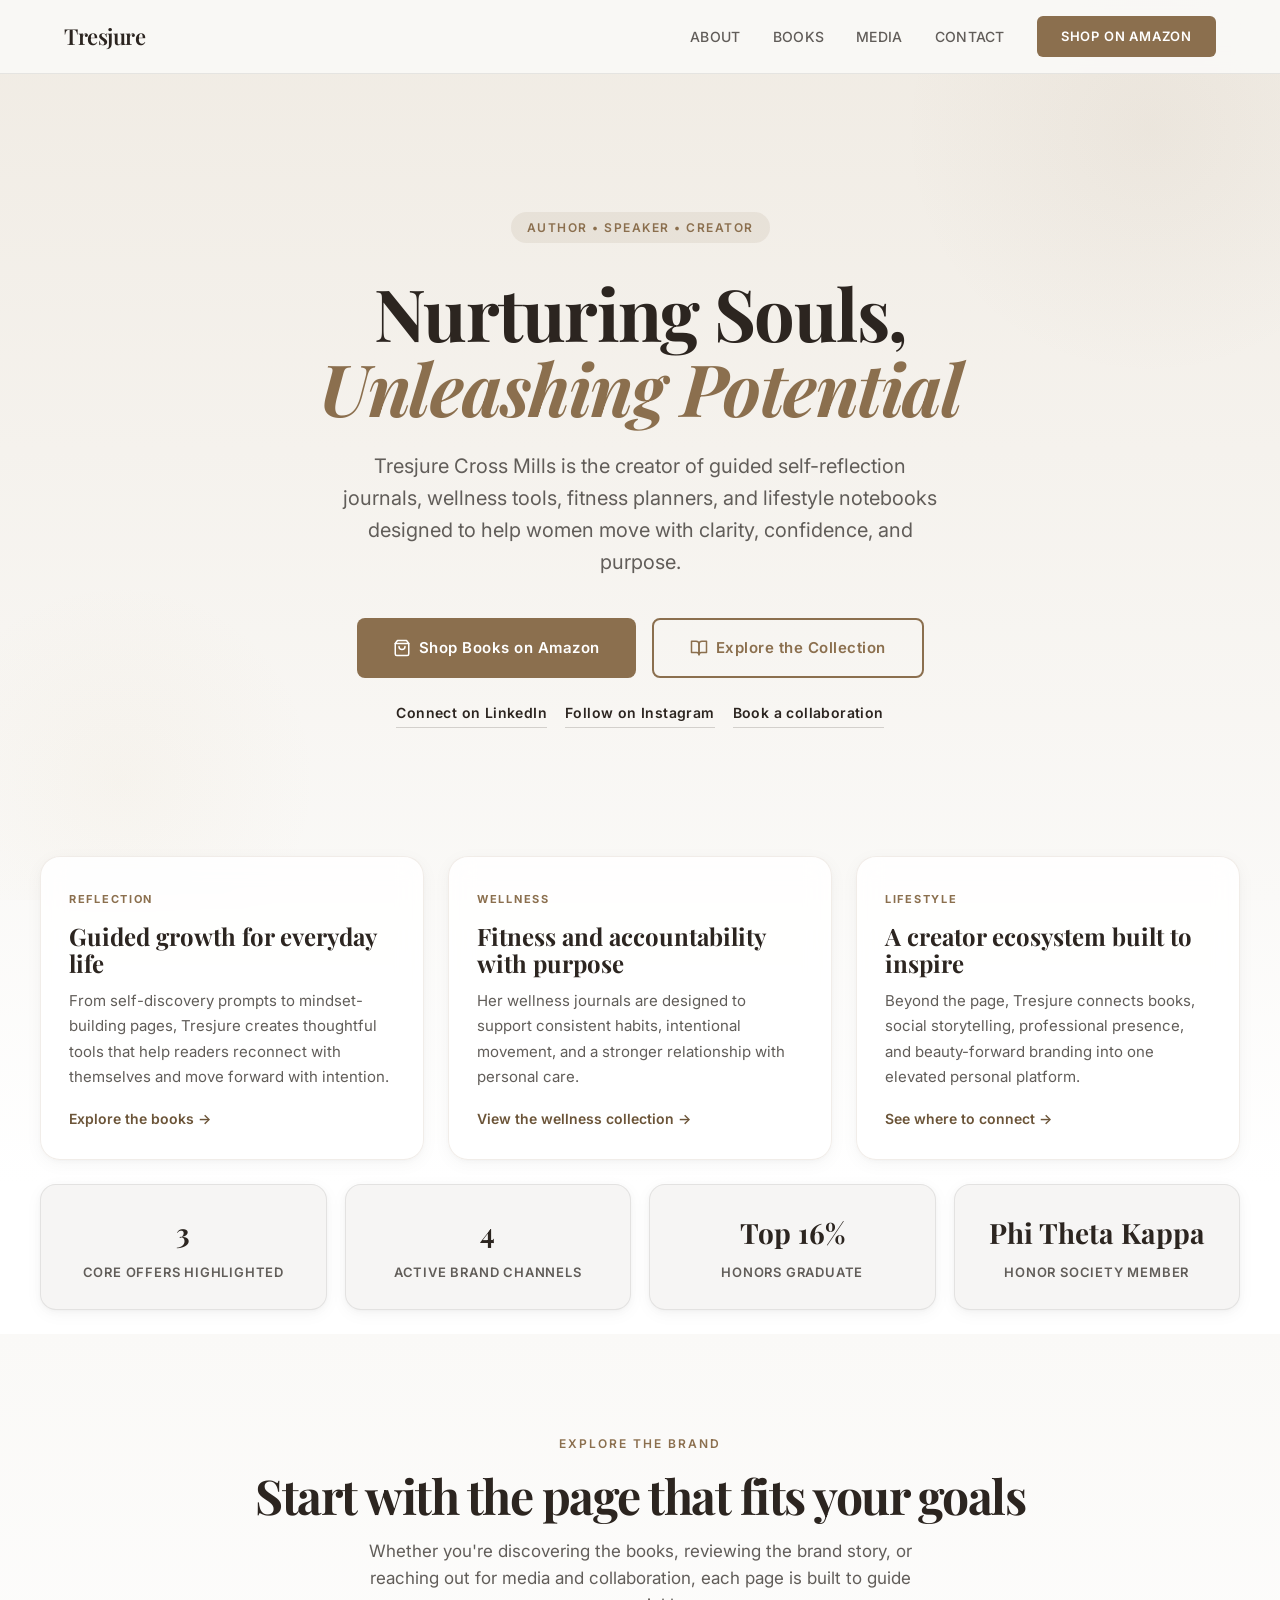
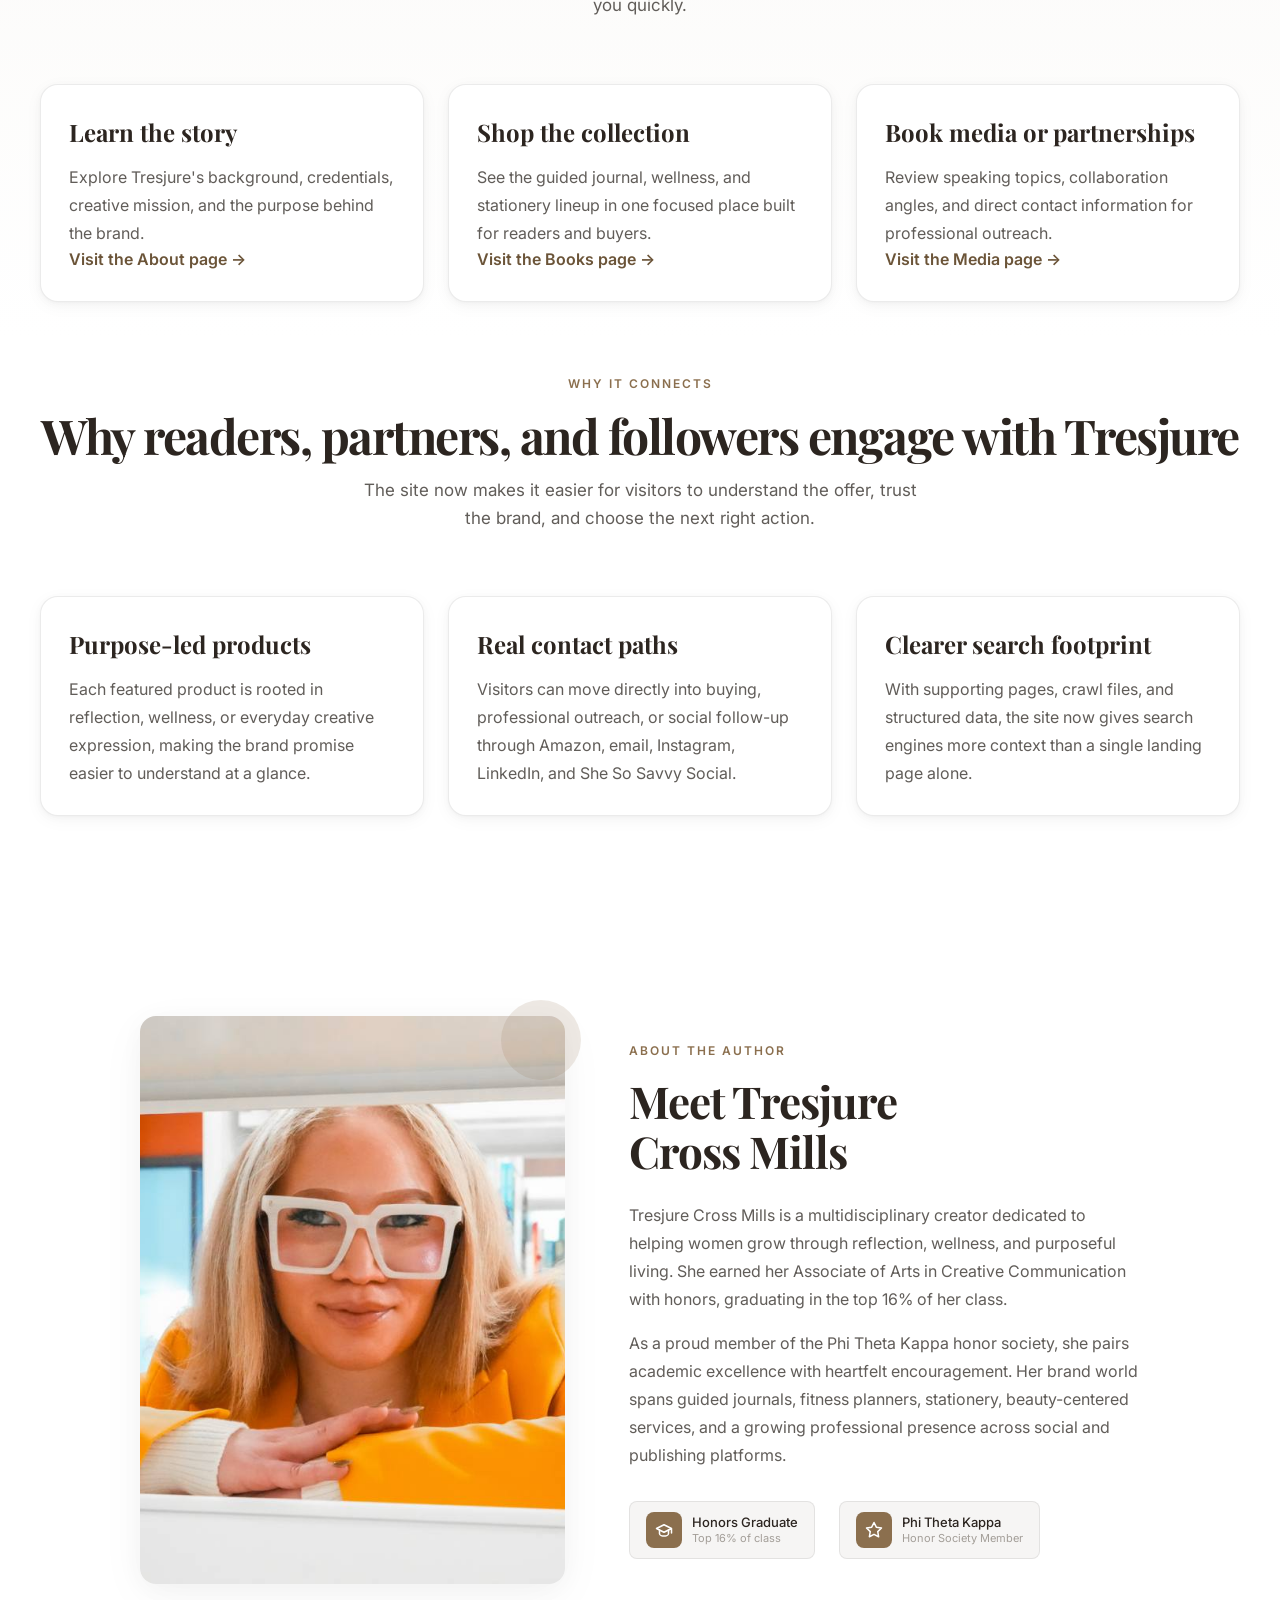
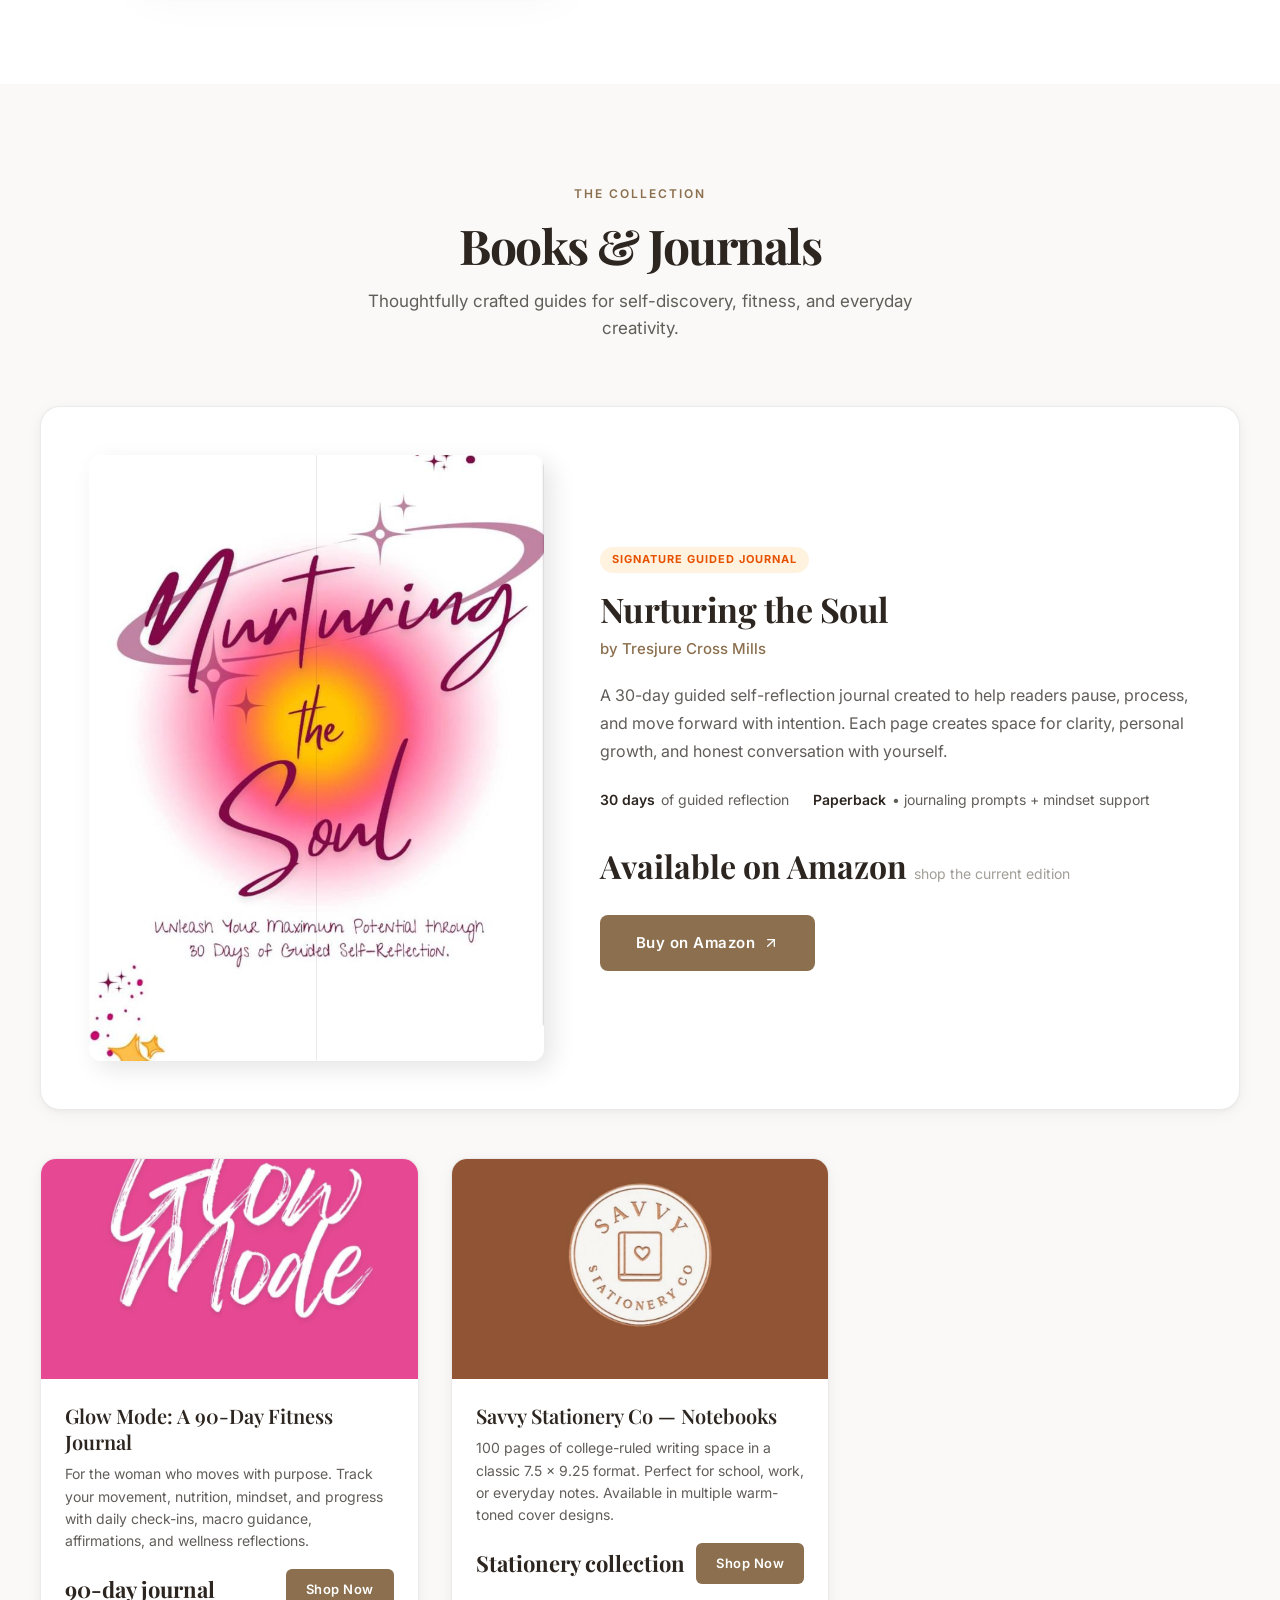
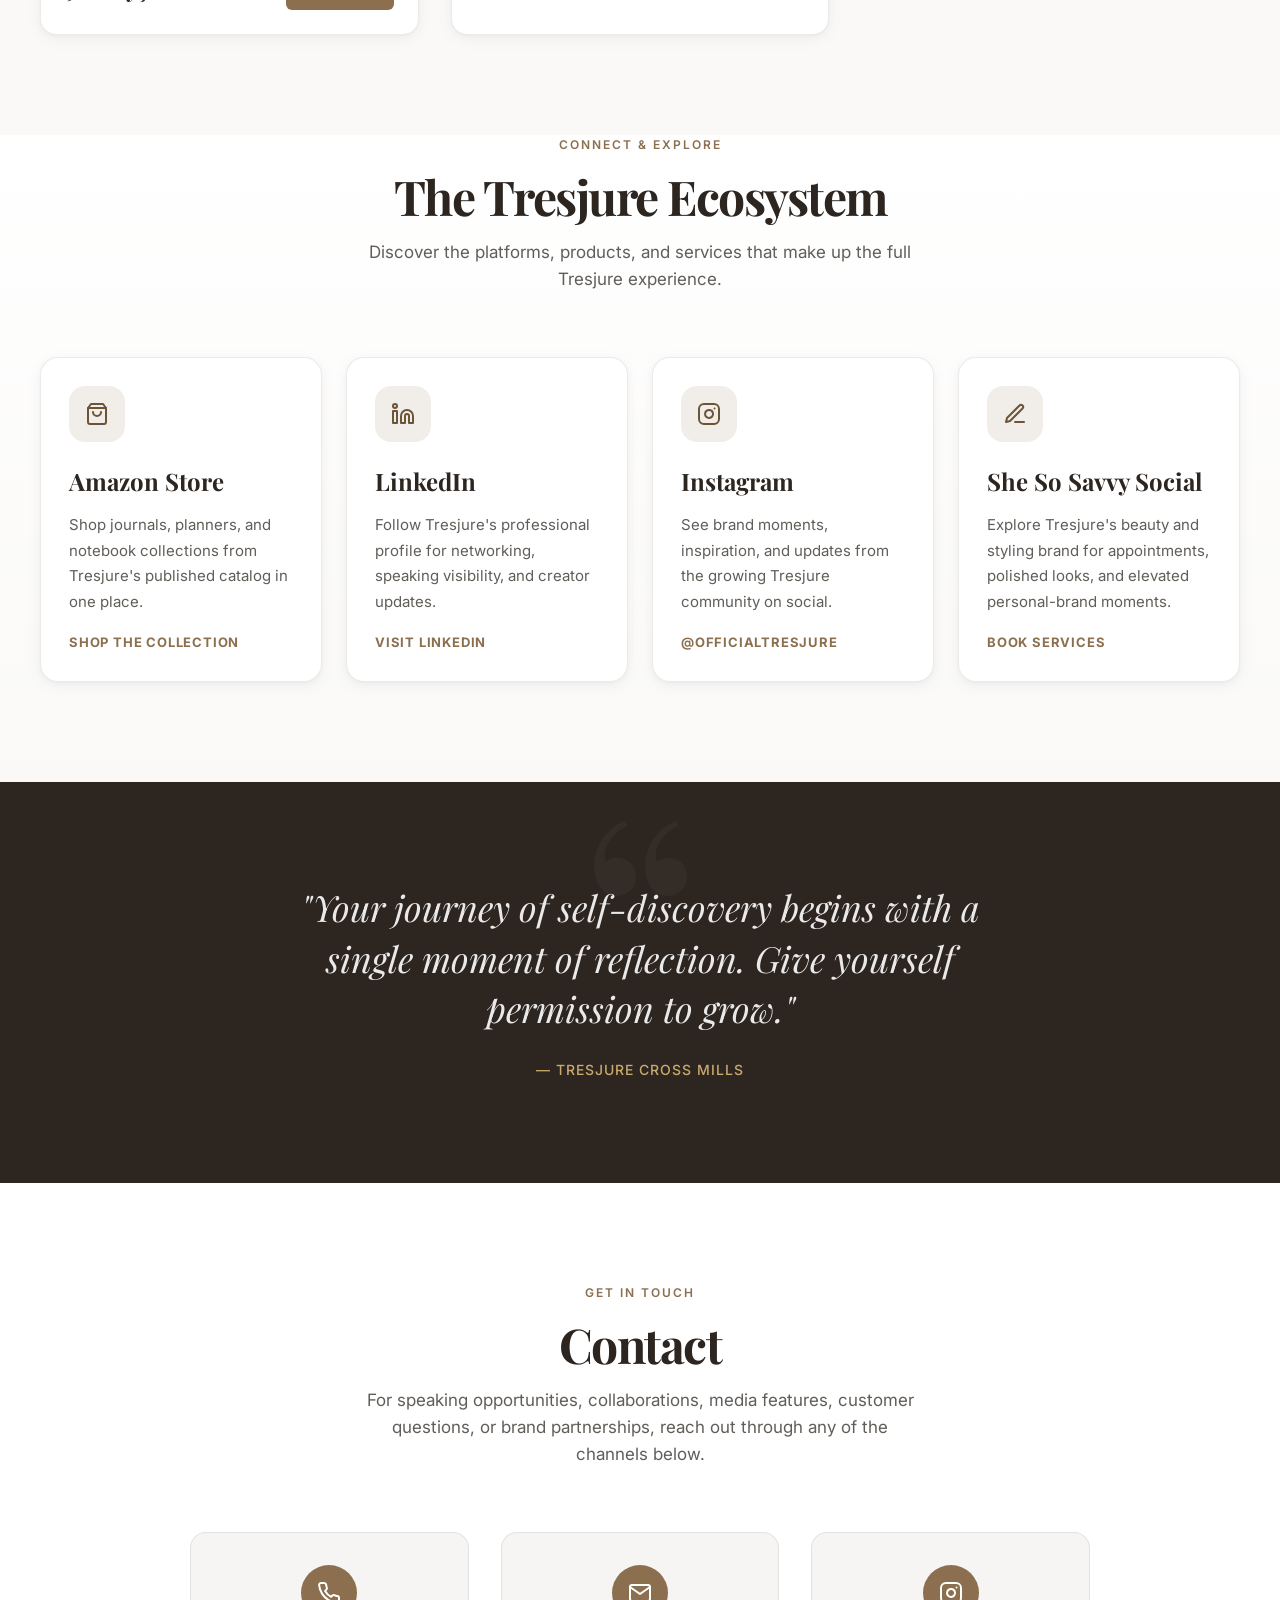
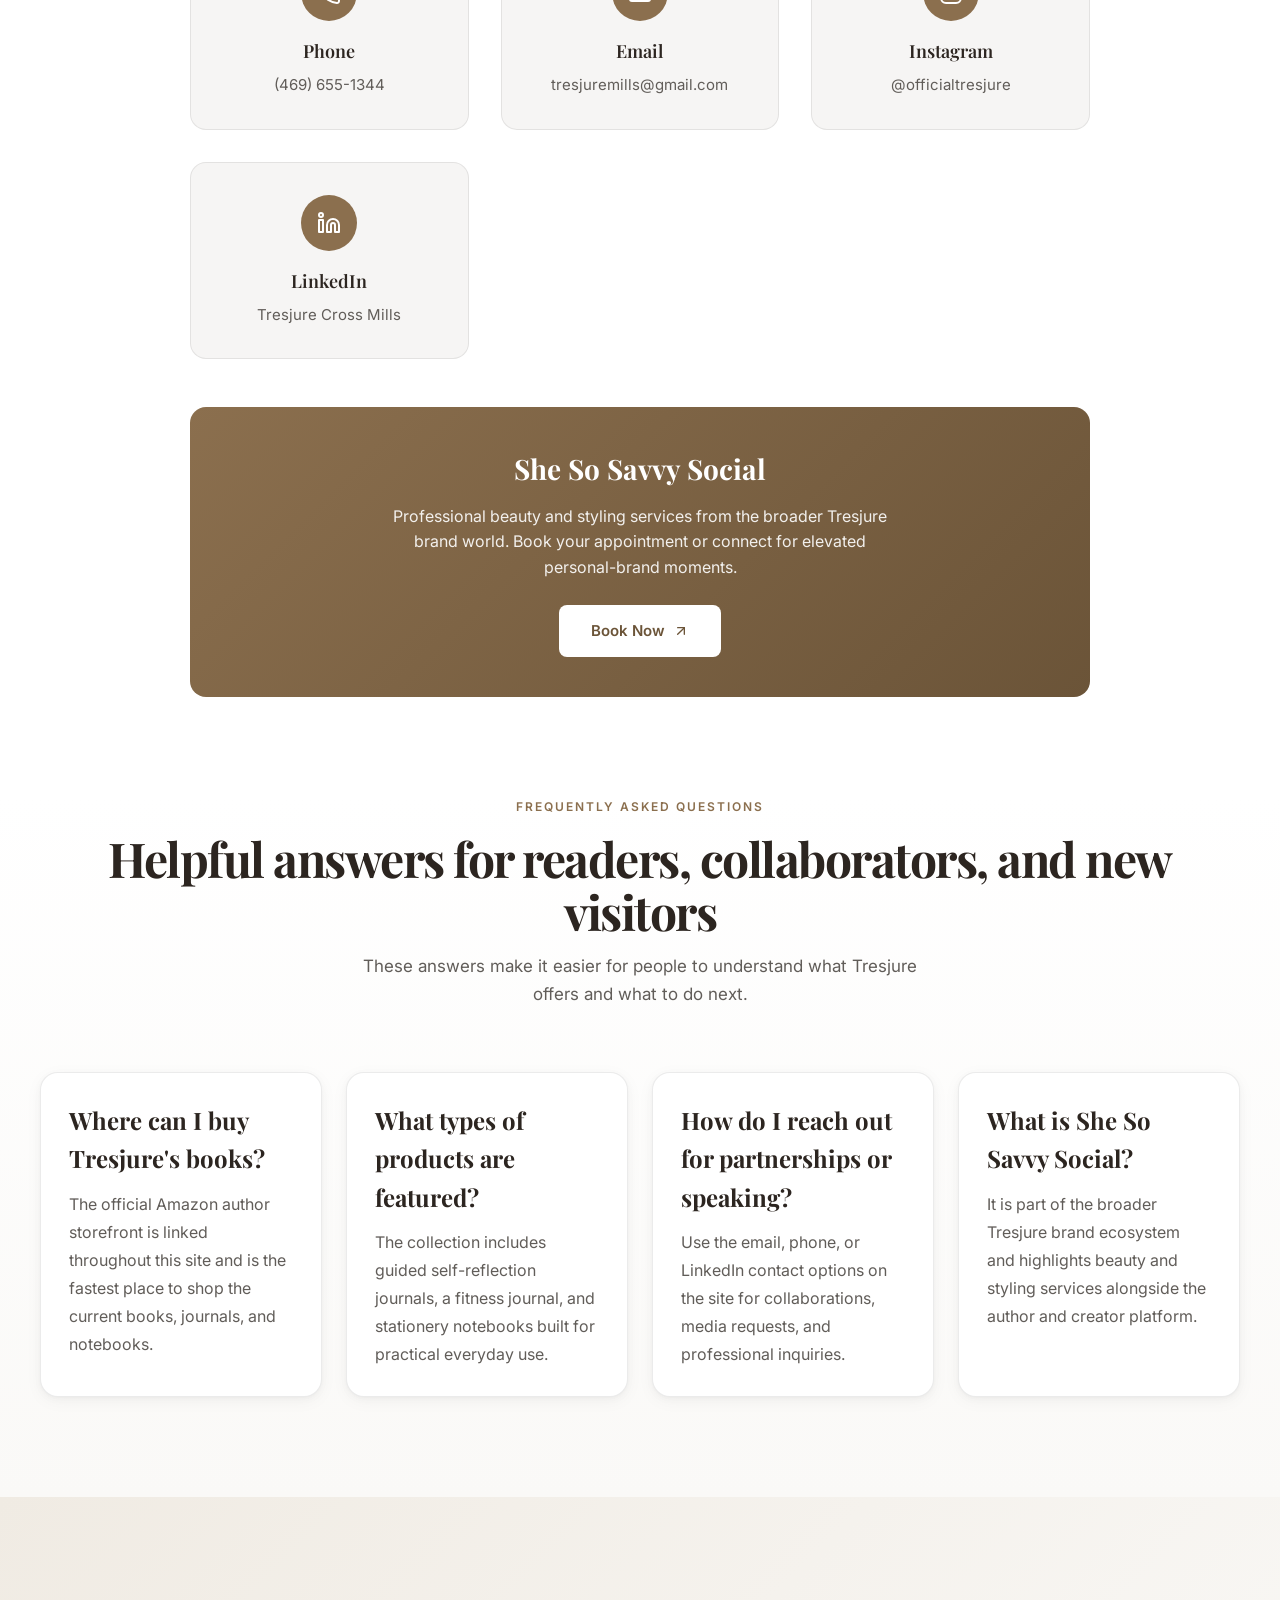
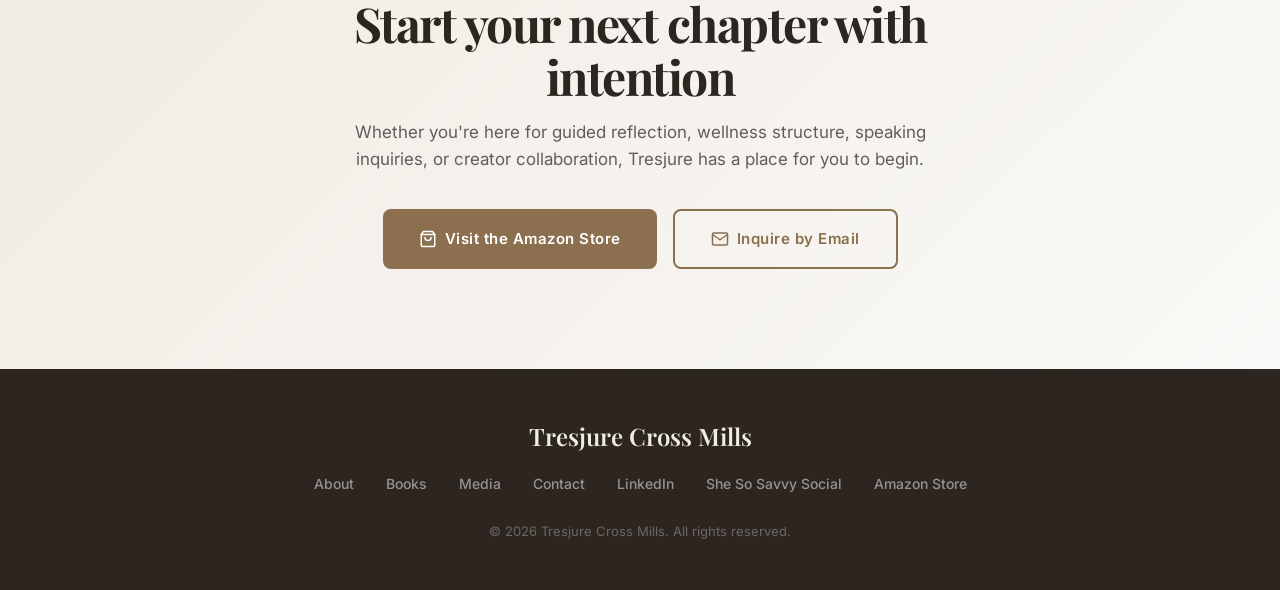
==== commit a0916185: "feat: polish contact platform branding" ====
--- a/index.html
+++ b/index.html
@@ -484,7 +484,7 @@
             <svg width="24" height="24" viewBox="0 0 24 24" fill="none" stroke="currentColor" stroke-width="2" stroke-linecap="round" stroke-linejoin="round"><path d="M16 8a6 6 0 0 1 6 6v7h-4v-7a2 2 0 1 0-4 0v7h-4v-7a6 6 0 0 1 6-6z"></path><rect x="2" y="9" width="4" height="12"></rect><circle cx="4" cy="4" r="2"></circle></svg>
           </div>
           <h4>LinkedIn</h4>
-          <p>trtresjurecrossmills</p>
+          <p>Tresjure Cross Mills</p>
         </a>
       </div>
 
--- a/styles.css
+++ b/styles.css
@@ -1449,6 +1449,65 @@
   font-weight: 700;
 }
 
+.contact-platform-list {
+  gap: 16px;
+}
+
+.contact-platform-list li {
+  display: grid;
+  grid-template-columns: 48px minmax(0, 1fr);
+  gap: 14px;
+  align-items: center;
+  padding-left: 0;
+}
+
+.contact-platform-list li::before {
+  content: none;
+}
+
+.platform-icon {
+  width: 48px;
+  height: 48px;
+  border-radius: 14px;
+  display: inline-flex;
+  align-items: center;
+  justify-content: center;
+  color: #ffffff;
+  box-shadow: var(--shadow-card);
+}
+
+.platform-email {
+  background: linear-gradient(135deg, #8B6F4E 0%, #6B5438 100%);
+}
+
+.platform-phone {
+  background: linear-gradient(135deg, #31302e 0%, #2C2520 100%);
+}
+
+.platform-linkedin {
+  background: linear-gradient(135deg, #0A66C2 0%, #004182 100%);
+}
+
+.platform-instagram {
+  background: linear-gradient(135deg, #F58529 0%, #DD2A7B 45%, #8134AF 100%);
+}
+
+.platform-copy {
+  display: grid;
+  gap: 3px;
+}
+
+.platform-copy strong {
+  font-size: 13px;
+  letter-spacing: 0.9px;
+  text-transform: uppercase;
+  color: var(--color-dark);
+}
+
+.platform-copy a {
+  font-size: 16px;
+}
+
 .book-showcase {
   display: grid;
   grid-template-columns: 320px 1fr;
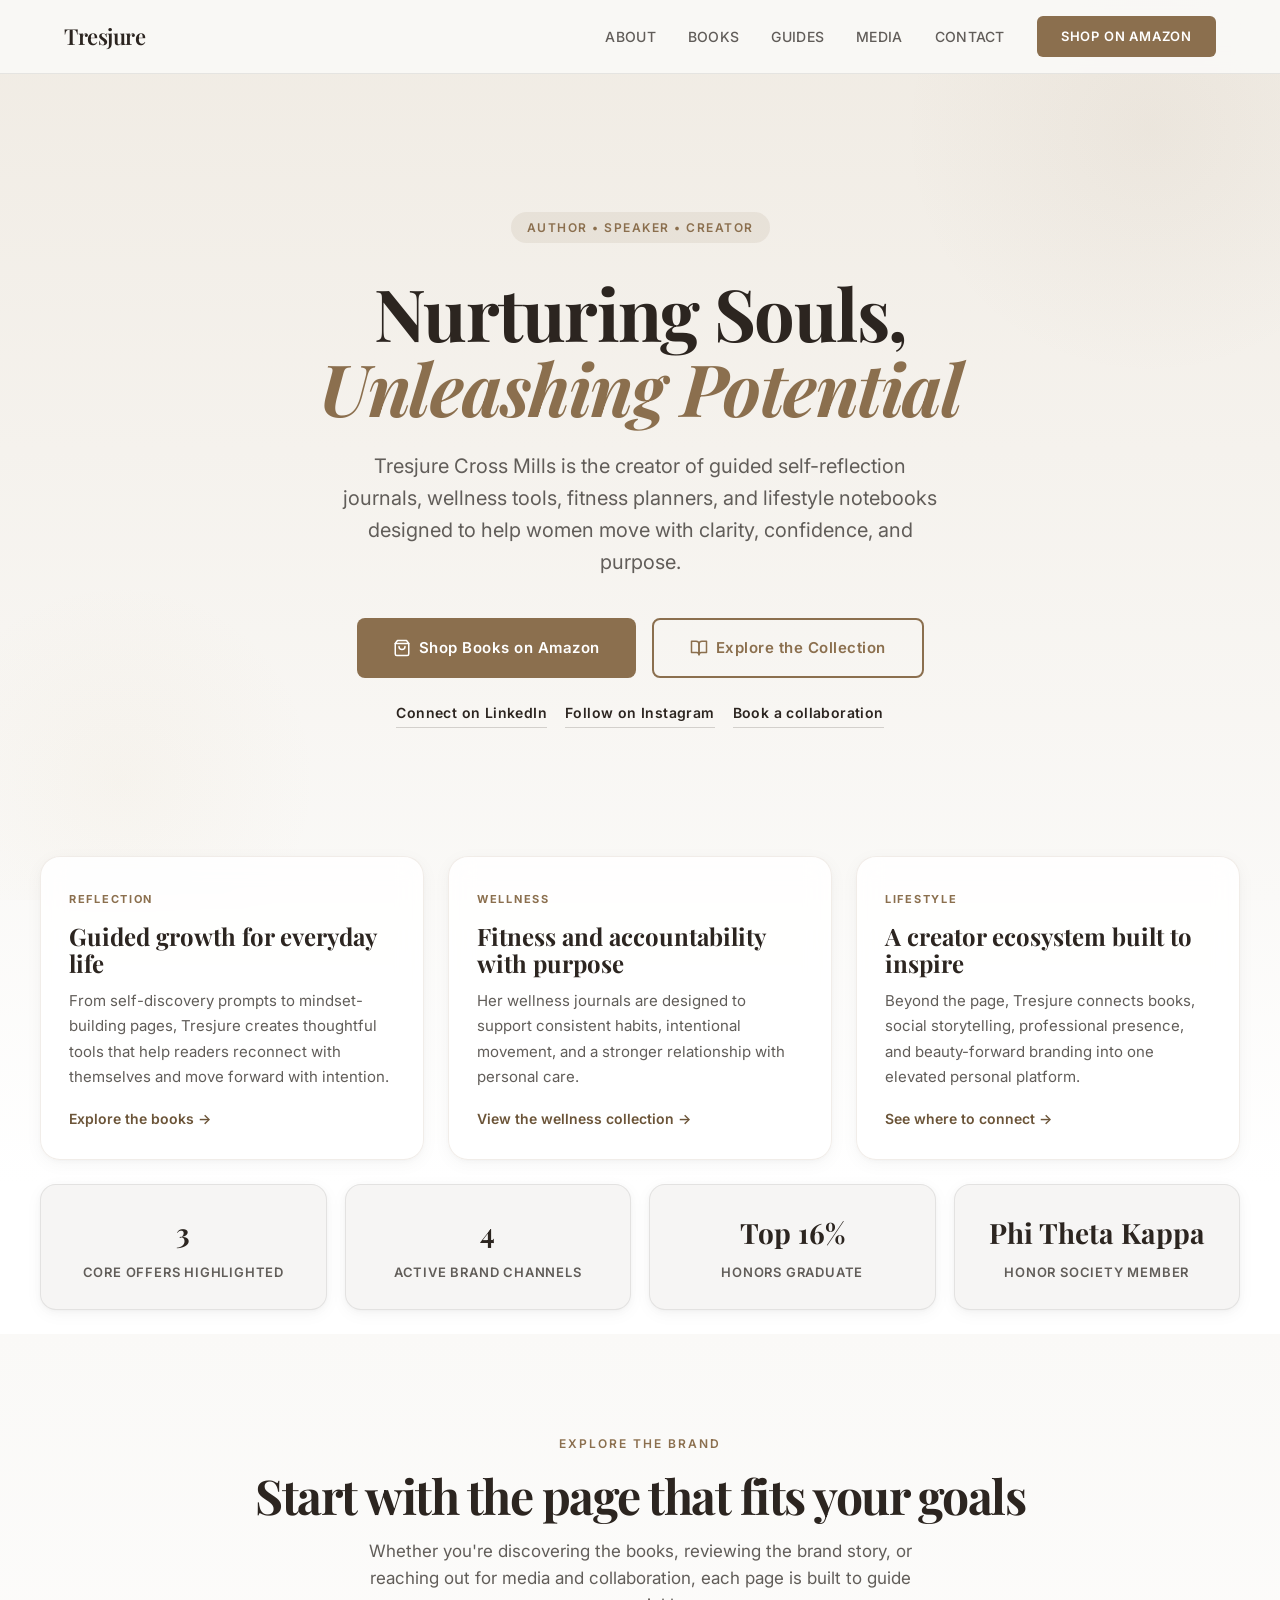
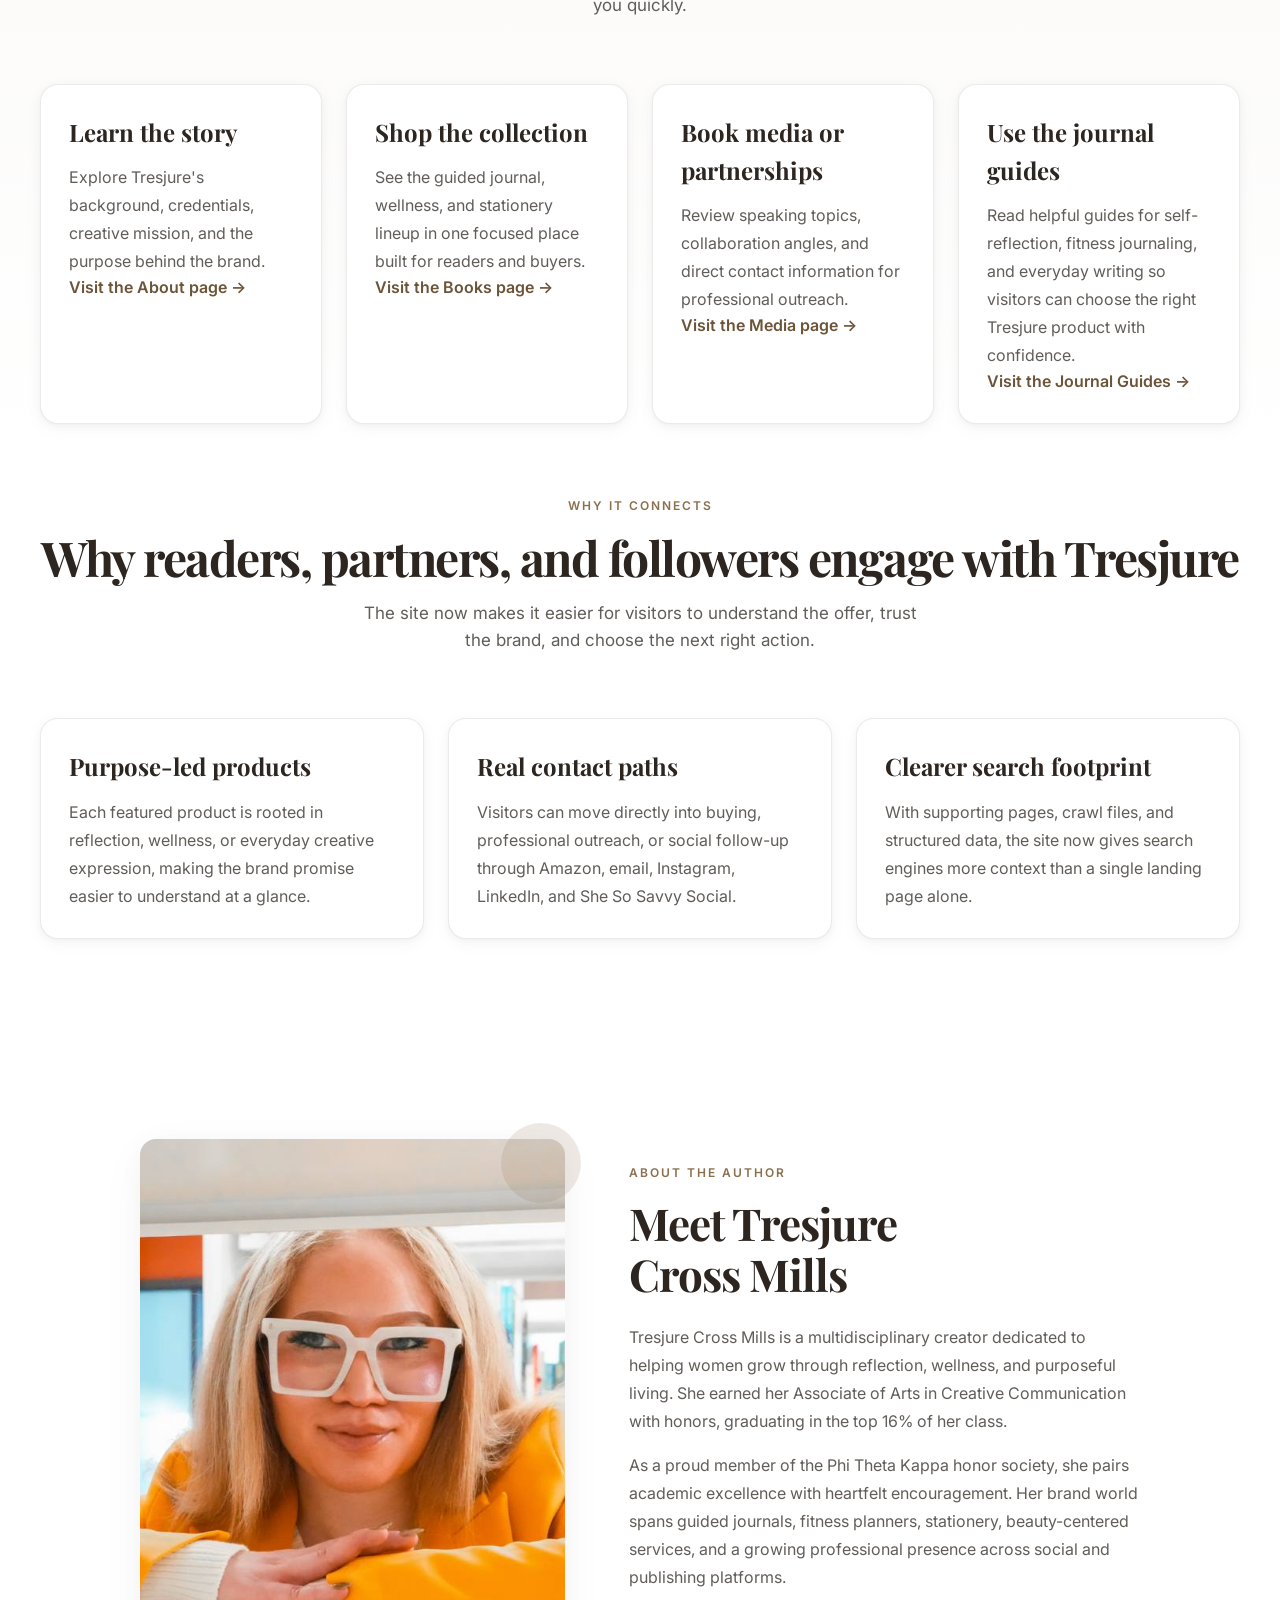
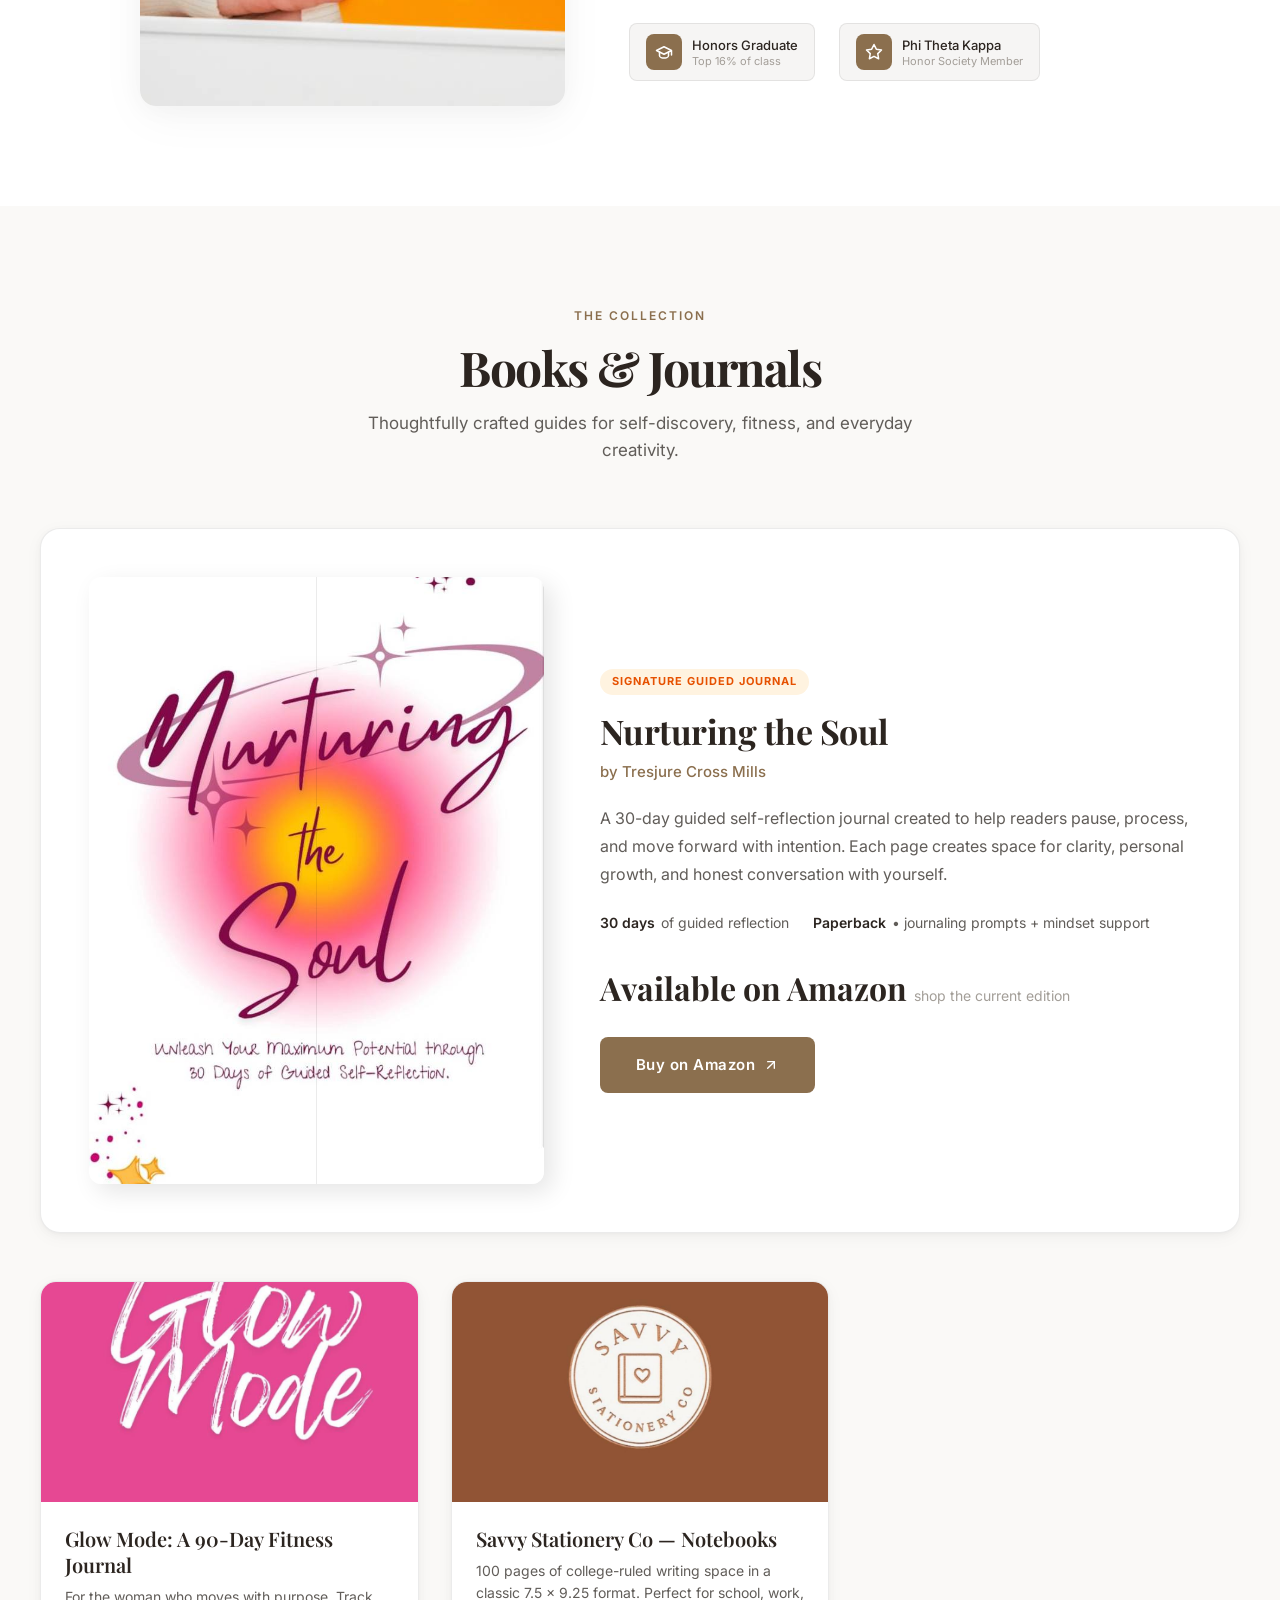
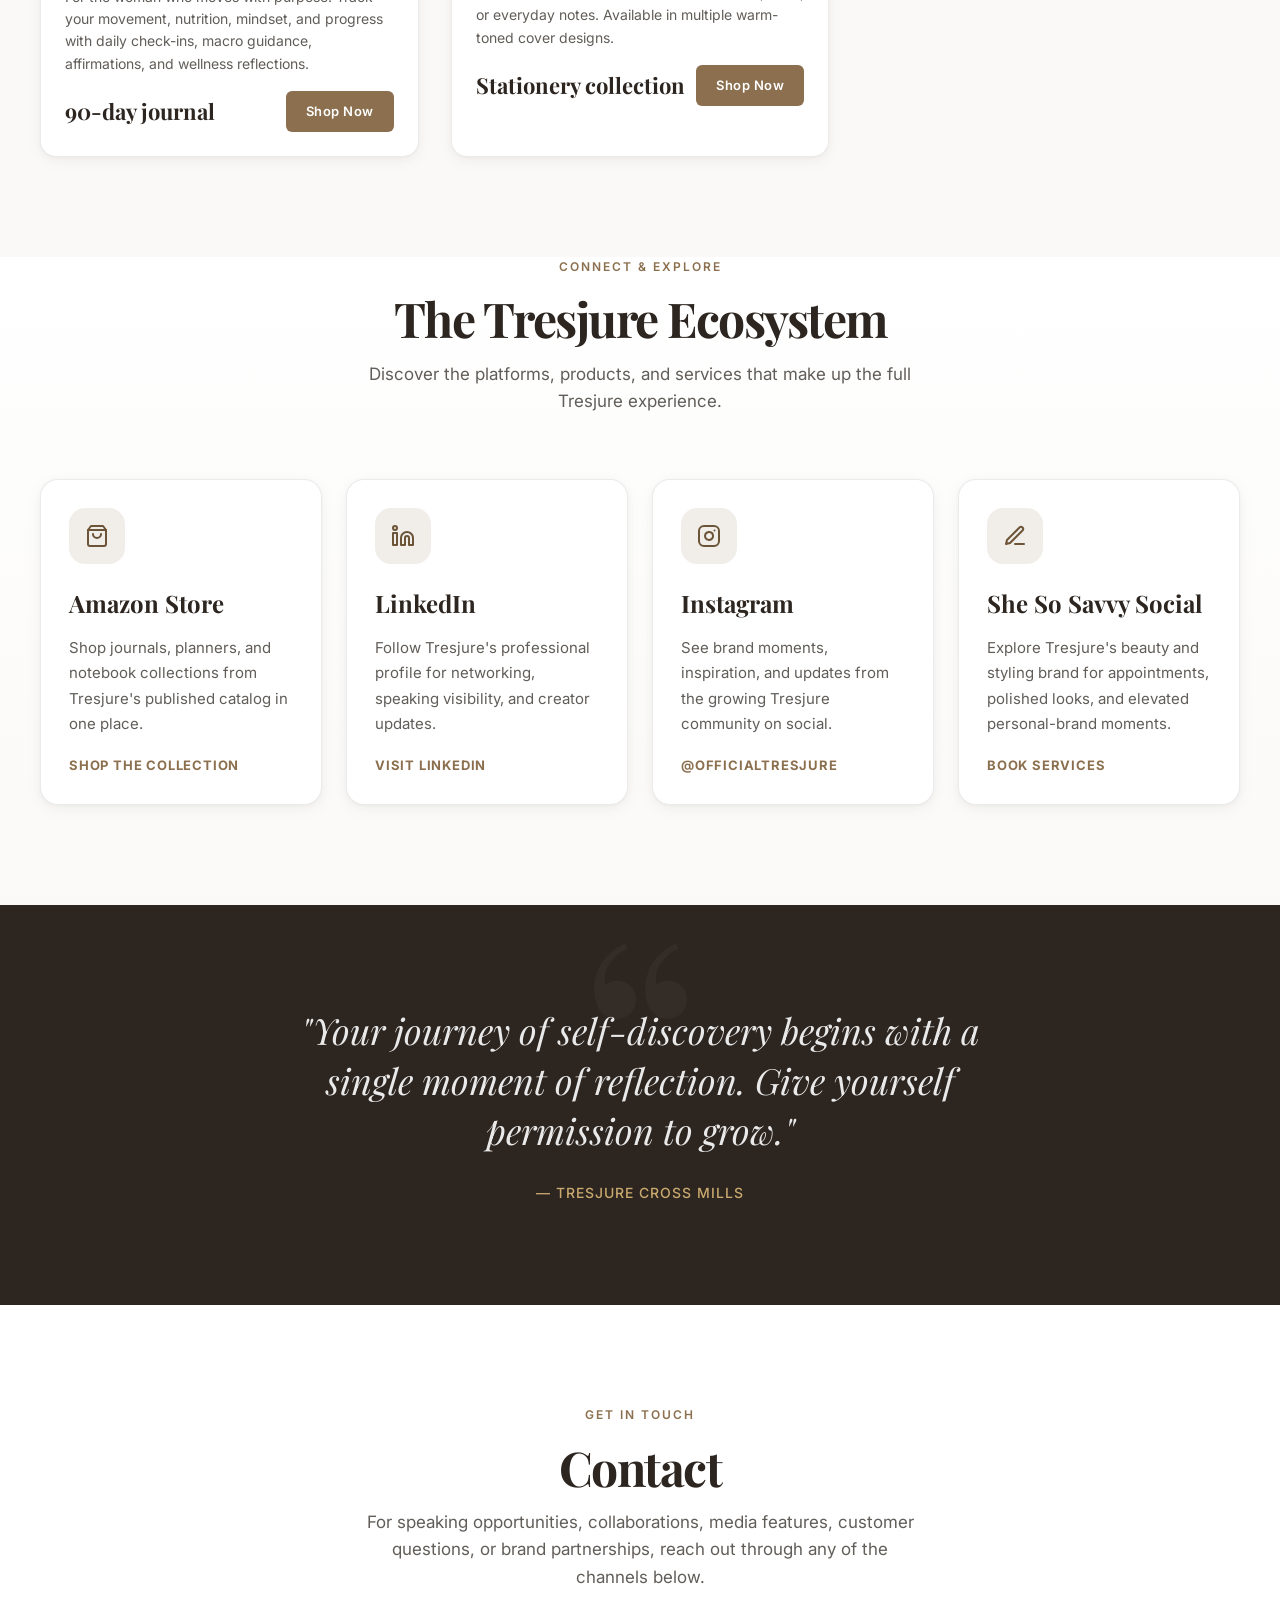
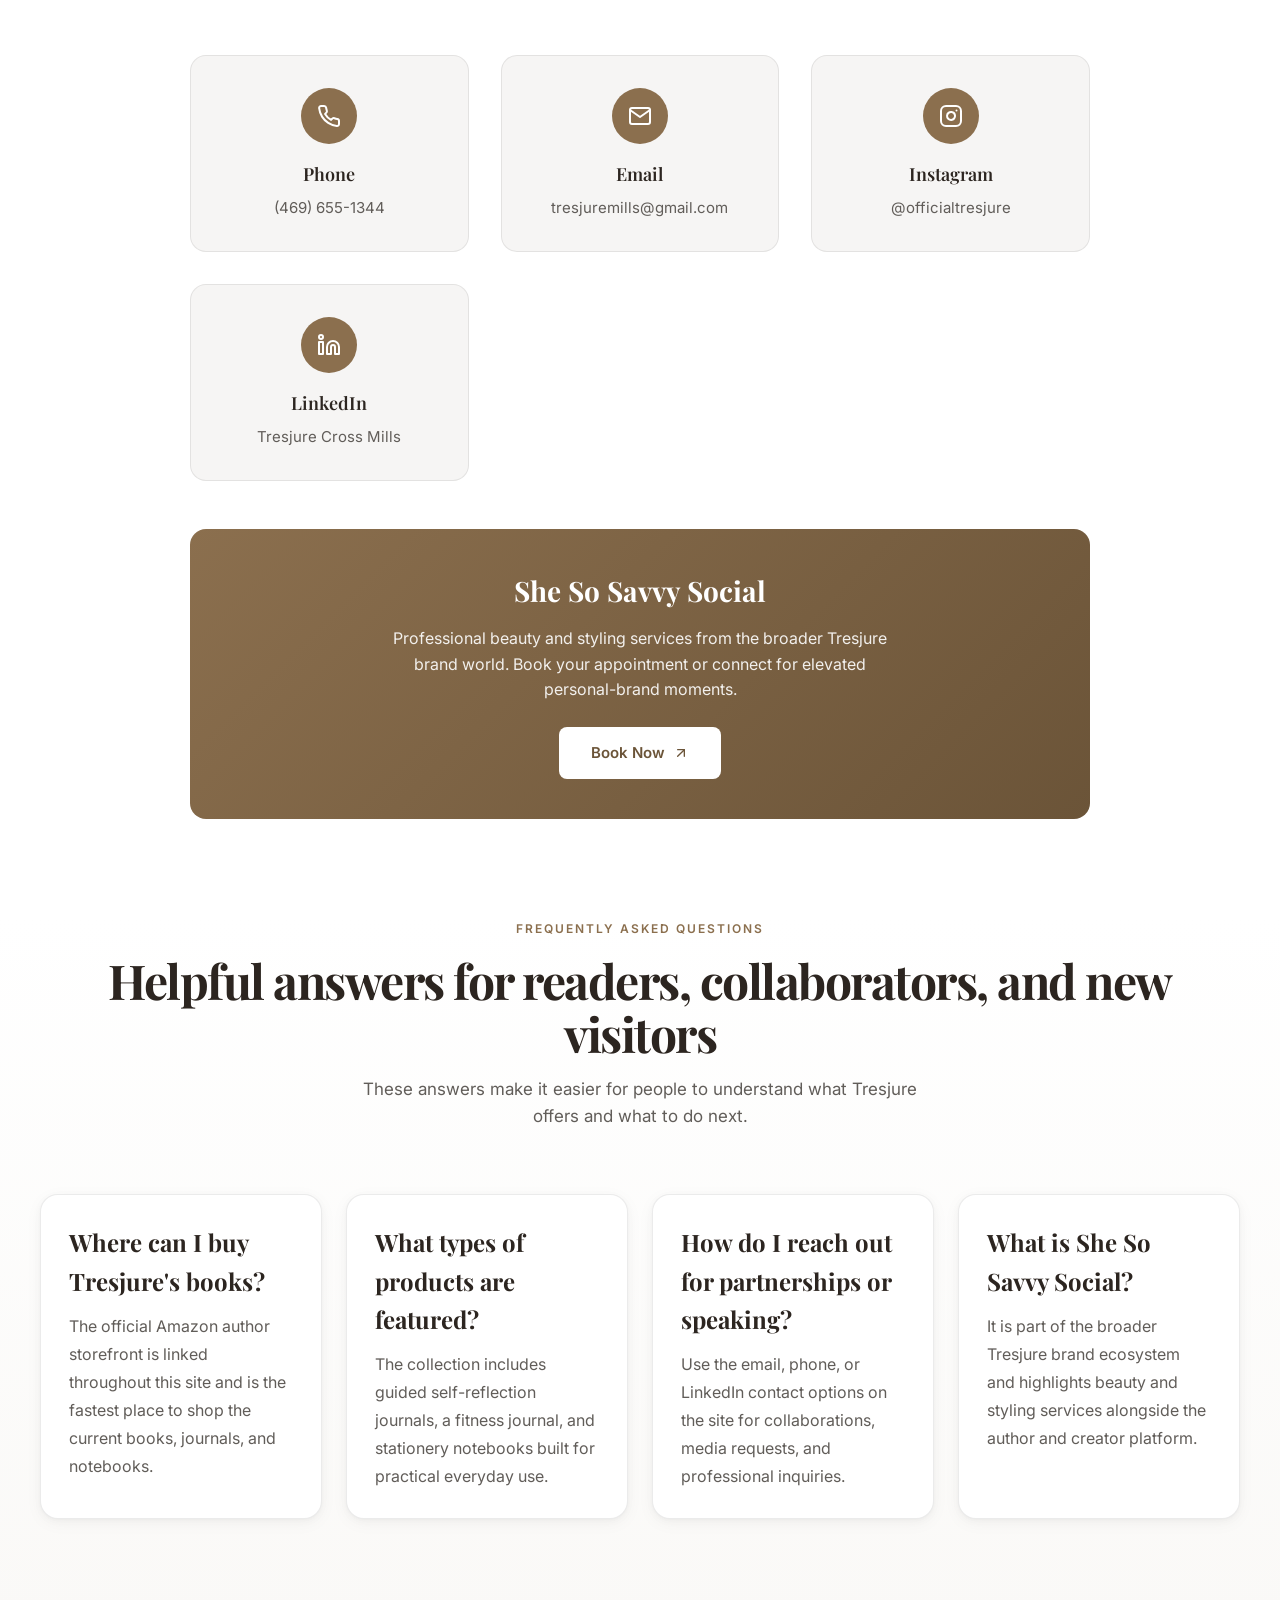
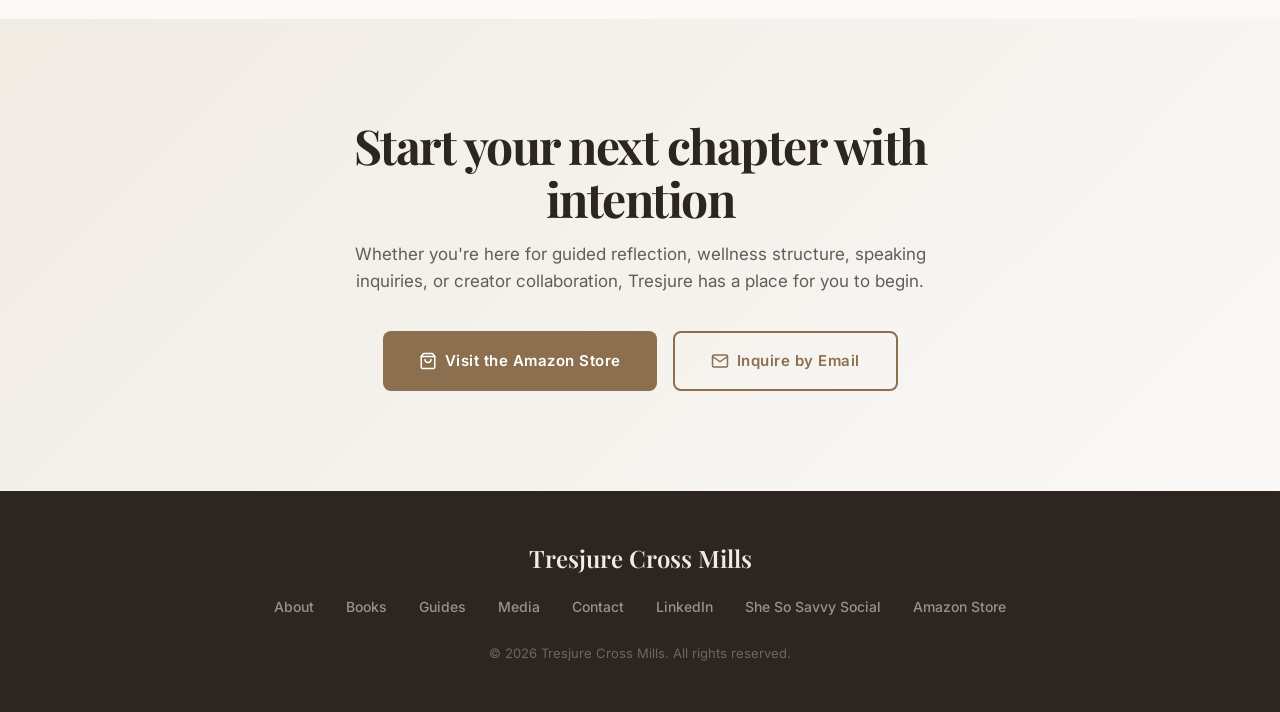
==== commit 469bc7d1: "Add Tresjure SEO journal guide pages" ====
--- a/index.html
+++ b/index.html
@@ -4,7 +4,7 @@
   <meta charset="UTF-8">
   <meta name="viewport" content="width=device-width, initial-scale=1.0">
   <title>Tresjure Cross Mills | Guided Journals, Wellness Tools & Books</title>
-  <meta name="description" content="Explore the world of Tresjure Cross Mills — author, speaker, and creator of guided journals, wellness tools, and lifestyle brands rooted in reflection, growth, and purpose.">
+  <meta name="description" content="Explore Tresjure Cross Mills, author of guided journals, wellness tools, fitness journals, and stationery for reflection, growth, and purposeful living.">
   <meta name="theme-color" content="#8B6F4E">
   <meta name="msapplication-TileColor" content="#8B6F4E">
   <link rel="icon" type="image/x-icon" href="favicon.ico">
@@ -34,7 +34,7 @@
         "name": "Tresjure Cross Mills",
         "url": "https://tresjure.com/",
         "image": "https://tresjure.com/images/tresjure-photo.jpg",
-        "description": "Author, speaker, and creator of guided journals, wellness tools, and lifestyle brands rooted in reflection, growth, and purpose.",
+        "description": "Author and creator of guided journals, wellness tools, fitness journals, and stationery for reflection, growth, and purposeful living.",
         "jobTitle": ["Author", "Speaker", "Creator"],
         "email": "mailto:tresjuremills@gmail.com",
         "telephone": "+1-469-655-1344",
@@ -60,15 +60,16 @@
         "@type": "WebSite",
         "name": "Tresjure Cross Mills",
         "url": "https://tresjure.com/",
-        "description": "Guided journals, wellness tools, and lifestyle brand experiences by Tresjure Cross Mills."
+        "description": "Guided journals, wellness tools, fitness journals, notebooks, and lifestyle brand experiences by Tresjure Cross Mills."
       },
       {
         "@type": "ItemList",
         "name": "Featured books and journals by Tresjure Cross Mills",
         "itemListElement": [
-          {"@type": "ListItem", "position": 1, "url": "https://tresjure.com/books.html#nurturing-the-soul", "name": "Nurturing the Soul"},
-          {"@type": "ListItem", "position": 2, "url": "https://tresjure.com/books.html#glow-mode", "name": "Glow Mode: A 90-Day Fitness Journal"},
-          {"@type": "ListItem", "position": 3, "url": "https://tresjure.com/books.html#savvy-stationery", "name": "Savvy Stationery Co — Notebooks"}
+          {"@type": "ListItem", "position": 1, "url": "https://tresjure.com/nurturing-the-soul-journal.html", "name": "Nurturing the Soul"},
+          {"@type": "ListItem", "position": 2, "url": "https://tresjure.com/glow-mode-fitness-journal.html", "name": "Glow Mode: A 90-Day Fitness Journal"},
+          {"@type": "ListItem", "position": 3, "url": "https://tresjure.com/savvy-stationery-notebooks.html", "name": "Savvy Stationery Co — Notebooks"},
+          {"@type": "ListItem", "position": 4, "url": "https://tresjure.com/self-reflection-journal-prompts.html", "name": "Self-Reflection Journal Prompts"}
         ]
       },
       {
@@ -122,13 +123,14 @@
   <!-- Navigation -->
   <nav>
     <div class="nav-inner">
-      <a href="#" class="nav-logo">Tresjure</a>
+      <a href="index.html" class="nav-logo">Tresjure</a>
       <ul class="nav-links" id="navLinks">
         <li><a href="about.html">About</a></li>
         <li><a href="books.html">Books</a></li>
+        <li><a href="guided-journals.html">Guides</a></li>
         <li><a href="media.html">Media</a></li>
         <li><a href="contact.html">Contact</a></li>
-        <li><a href="https://www.amazon.com/stores/Tresjure-Cross-Mills/author/B0D7QSCW2Z" target="_blank" rel="noopener noreferrer" rel="noopener noreferrer" class="nav-cta">Shop on Amazon</a></li>
+        <li><a href="https://www.amazon.com/stores/Tresjure-Cross-Mills/author/B0D7QSCW2Z" target="_blank" rel="noopener noreferrer" class="nav-cta">Shop on Amazon</a></li>
       </ul>
       <button class="mobile-menu-btn" onclick="document.getElementById('navLinks').classList.toggle('open')" aria-label="Toggle menu">
         <span></span>
@@ -144,7 +146,7 @@
   <section class="hero">
     <div class="hero-inner">
       <div class="hero-badge">Author &bull; Speaker &bull; Creator</div>
-      <h1>Nurturing Souls,<br><em>Unleashing Potential</em></h1>
+      <h1>Nurturing Souls,<br> <em>Unleashing Potential</em></h1>
       <p class="hero-subtitle">Tresjure Cross Mills is the creator of guided self-reflection journals, wellness tools, fitness planners, and lifestyle notebooks designed to help women move with clarity, confidence, and purpose.</p>
       <div class="hero-buttons">
         <a href="https://www.amazon.com/stores/Tresjure-Cross-Mills/author/B0D7QSCW2Z" target="_blank" rel="noopener noreferrer" class="btn-primary">
@@ -240,6 +242,11 @@
           <h3>Book media or partnerships</h3>
           <p>Review speaking topics, collaboration angles, and direct contact information for professional outreach.</p>
           <a href="media.html">Visit the Media page →</a>
+        </article>
+        <article class="path-card fade-in">
+          <h3>Use the journal guides</h3>
+          <p>Read helpful guides for self-reflection, fitness journaling, and everyday writing so visitors can choose the right Tresjure product with confidence.</p>
+          <a href="guided-journals.html">Visit the Journal Guides →</a>
         </article>
       </div>
     </div>
@@ -555,9 +562,10 @@
       <ul class="footer-links">
         <li><a href="about.html">About</a></li>
         <li><a href="books.html">Books</a></li>
+        <li><a href="guided-journals.html">Guides</a></li>
         <li><a href="media.html">Media</a></li>
         <li><a href="contact.html">Contact</a></li>
-        <li><a href="https://www.linkedin.com/in/trtresjurecrossmills" target="_blank" rel="noopener noreferrer" rel="noopener noreferrer">LinkedIn</a></li>
+        <li><a href="https://www.linkedin.com/in/trtresjurecrossmills" target="_blank" rel="noopener noreferrer">LinkedIn</a></li>
         <li><a href="https://shesosavvysocial.com" target="_blank" rel="noopener noreferrer">She So Savvy Social</a></li>
         <li><a href="https://www.amazon.com/stores/Tresjure-Cross-Mills/author/B0D7QSCW2Z" target="_blank" rel="noopener noreferrer">Amazon Store</a></li>
       </ul>
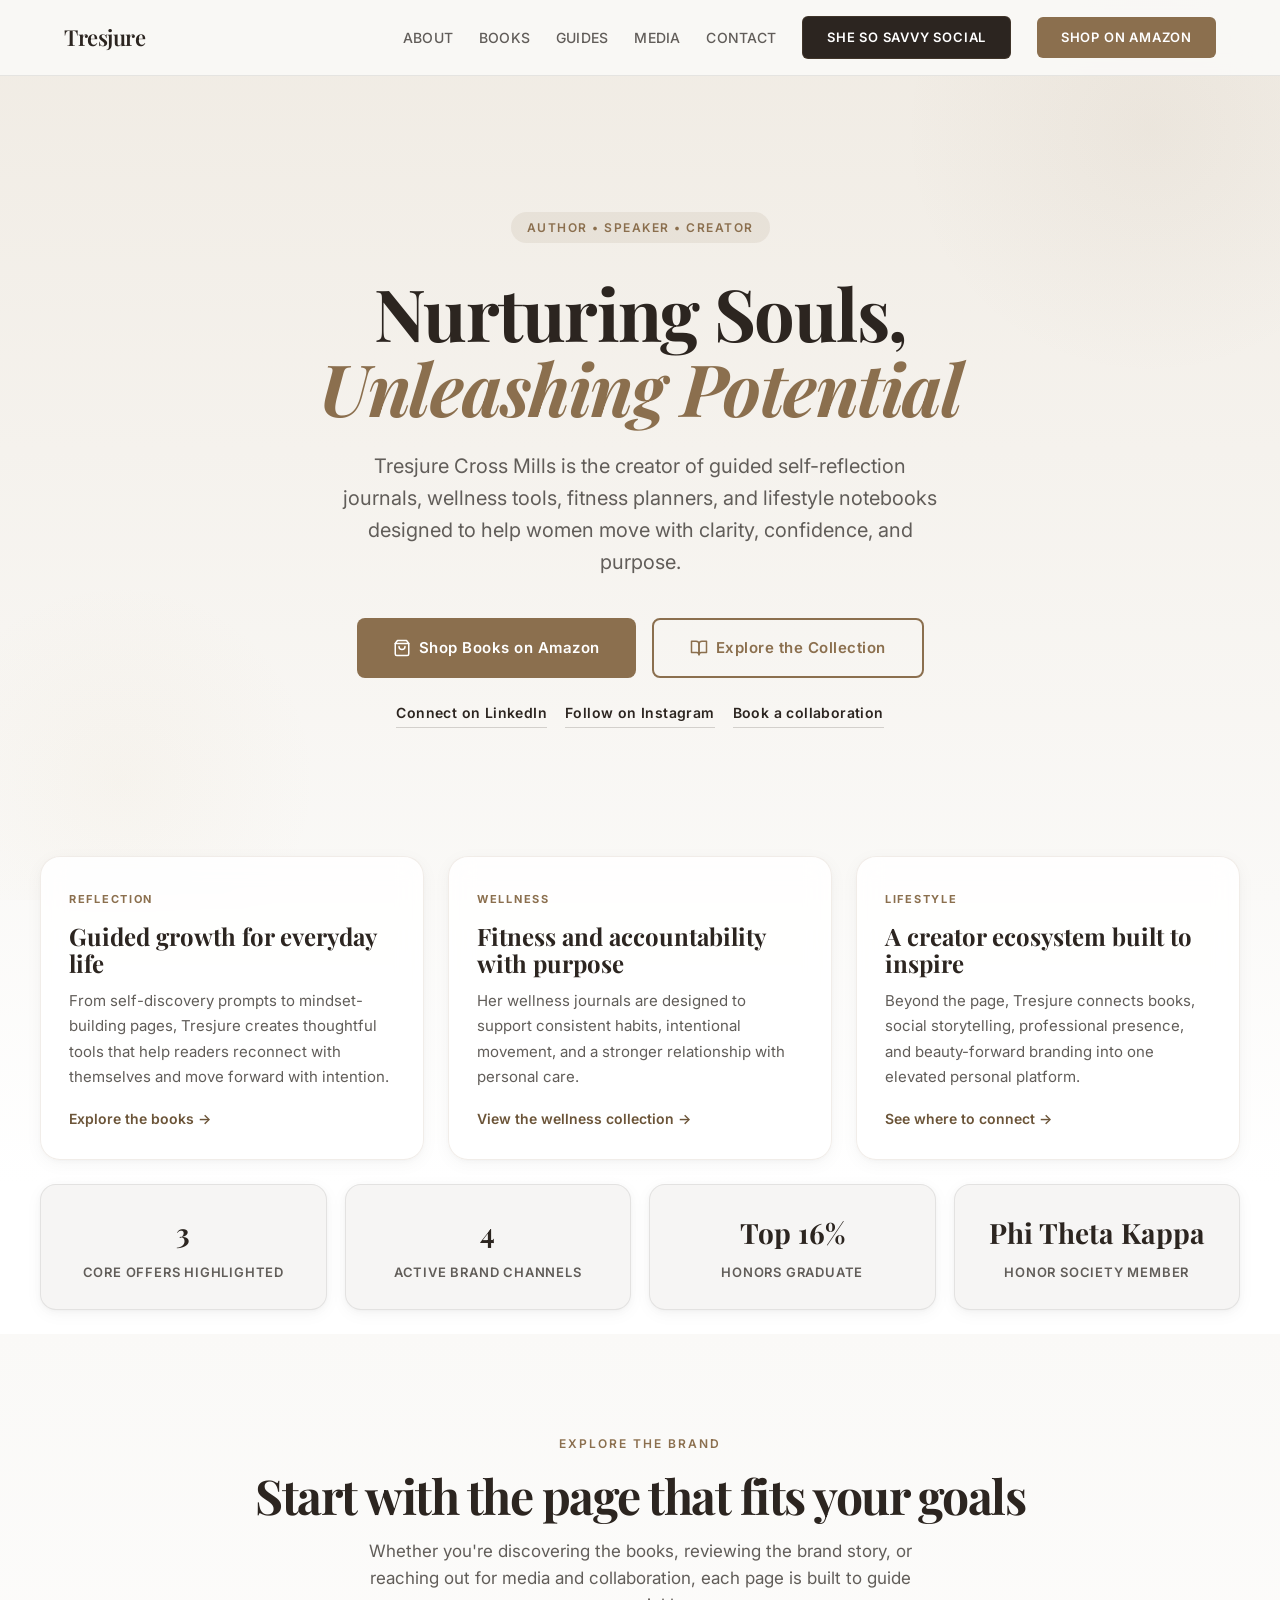
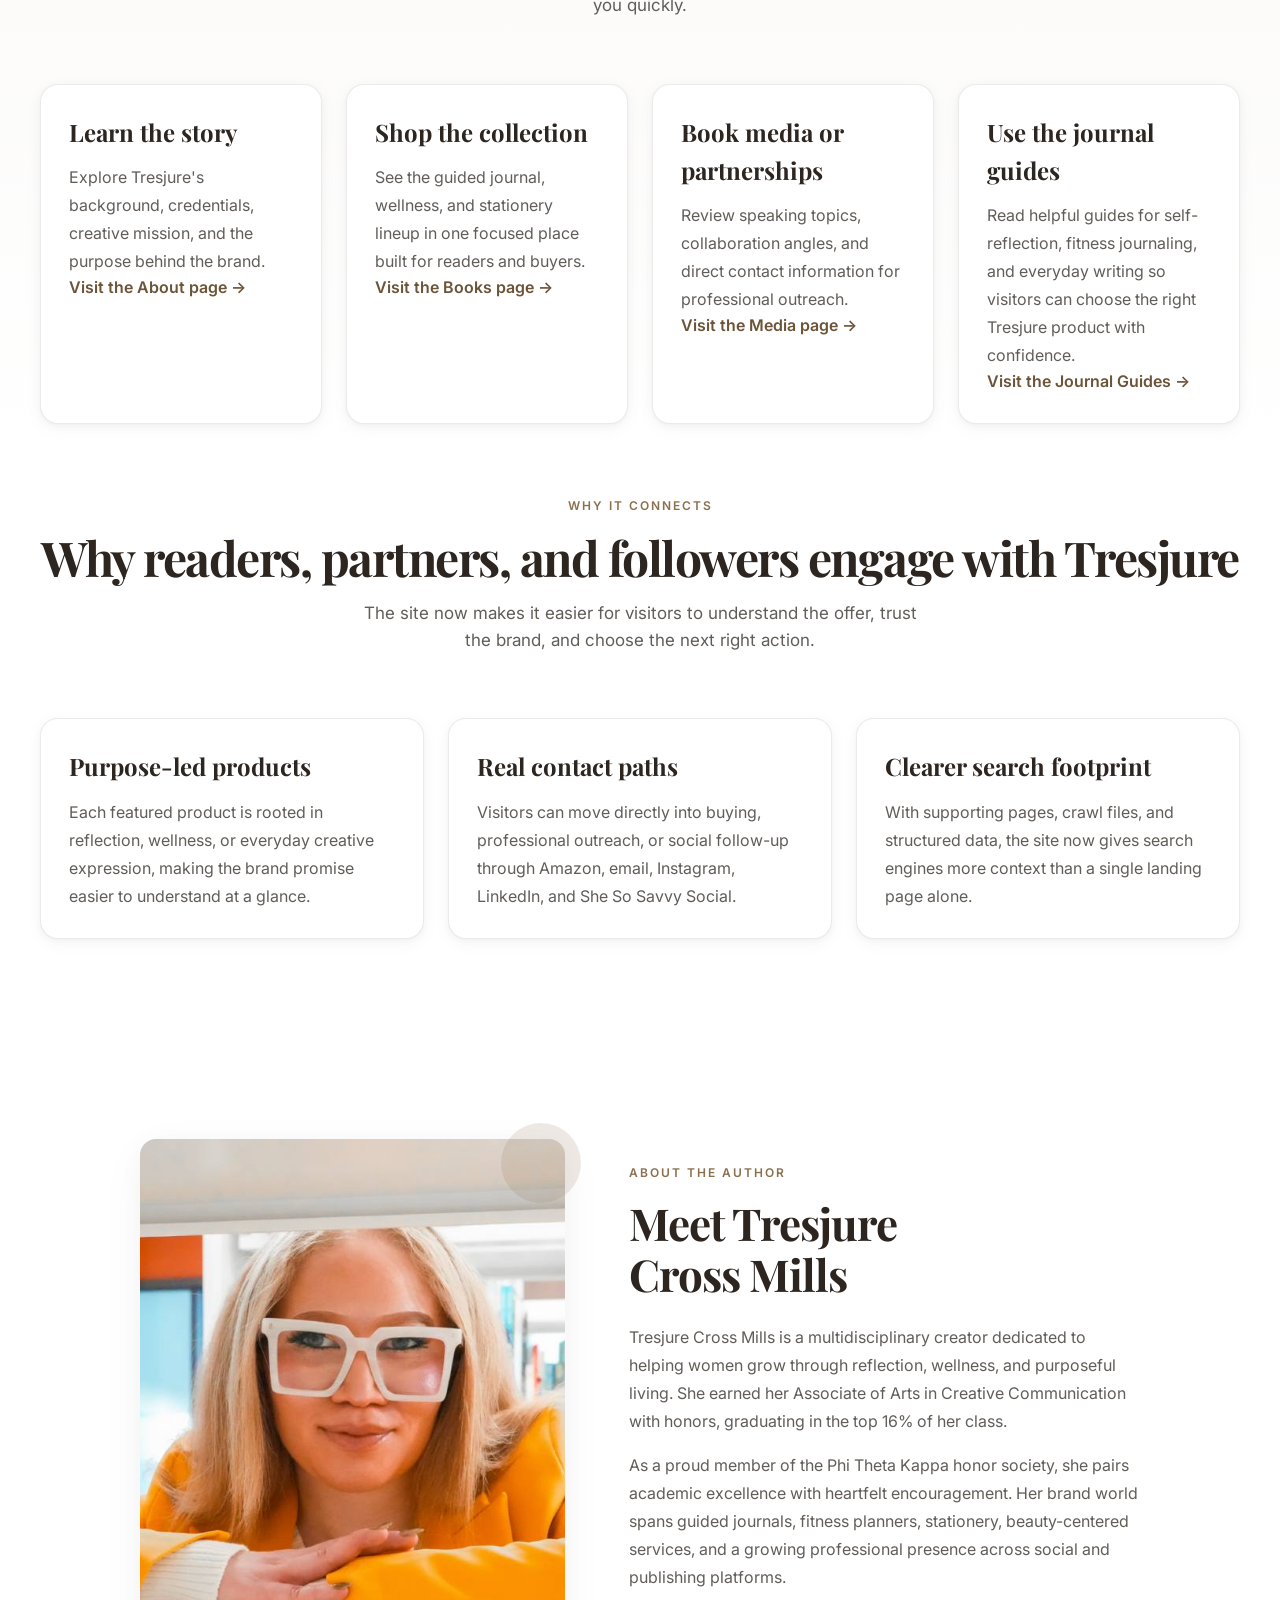
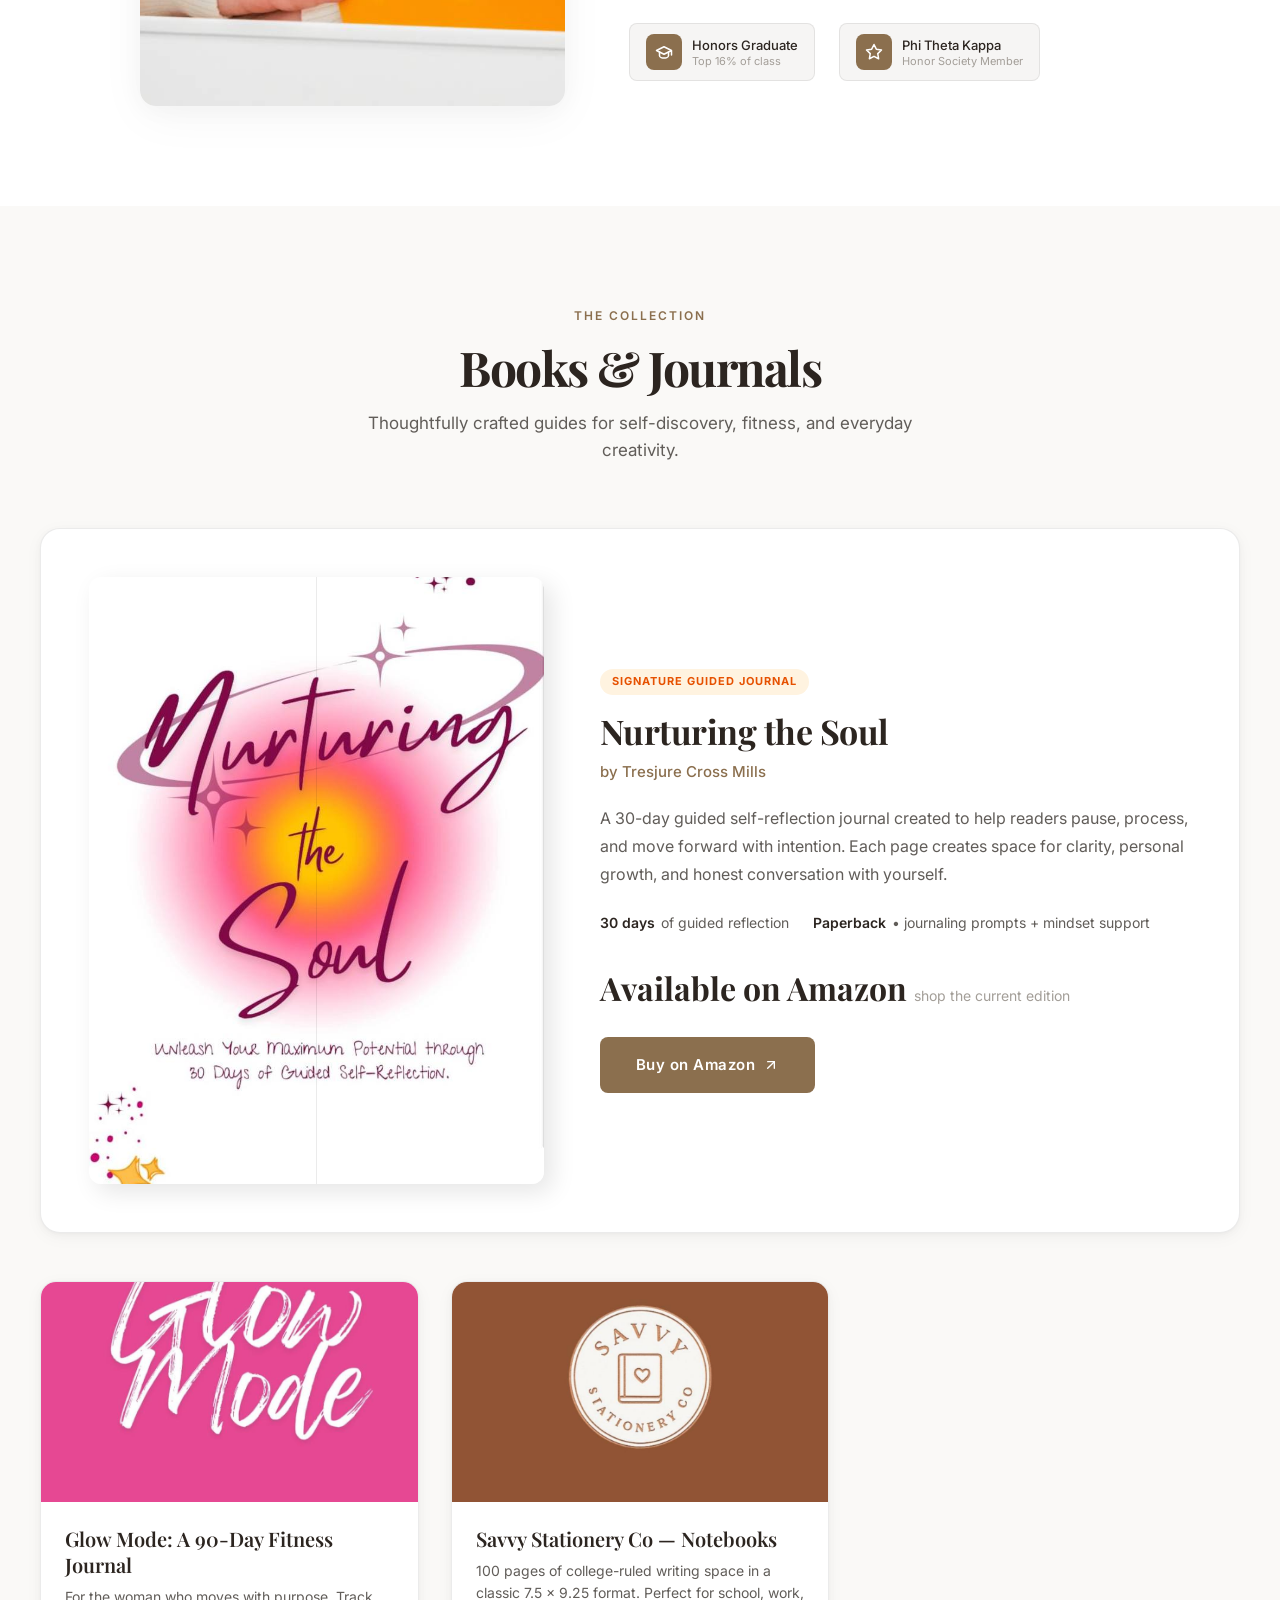
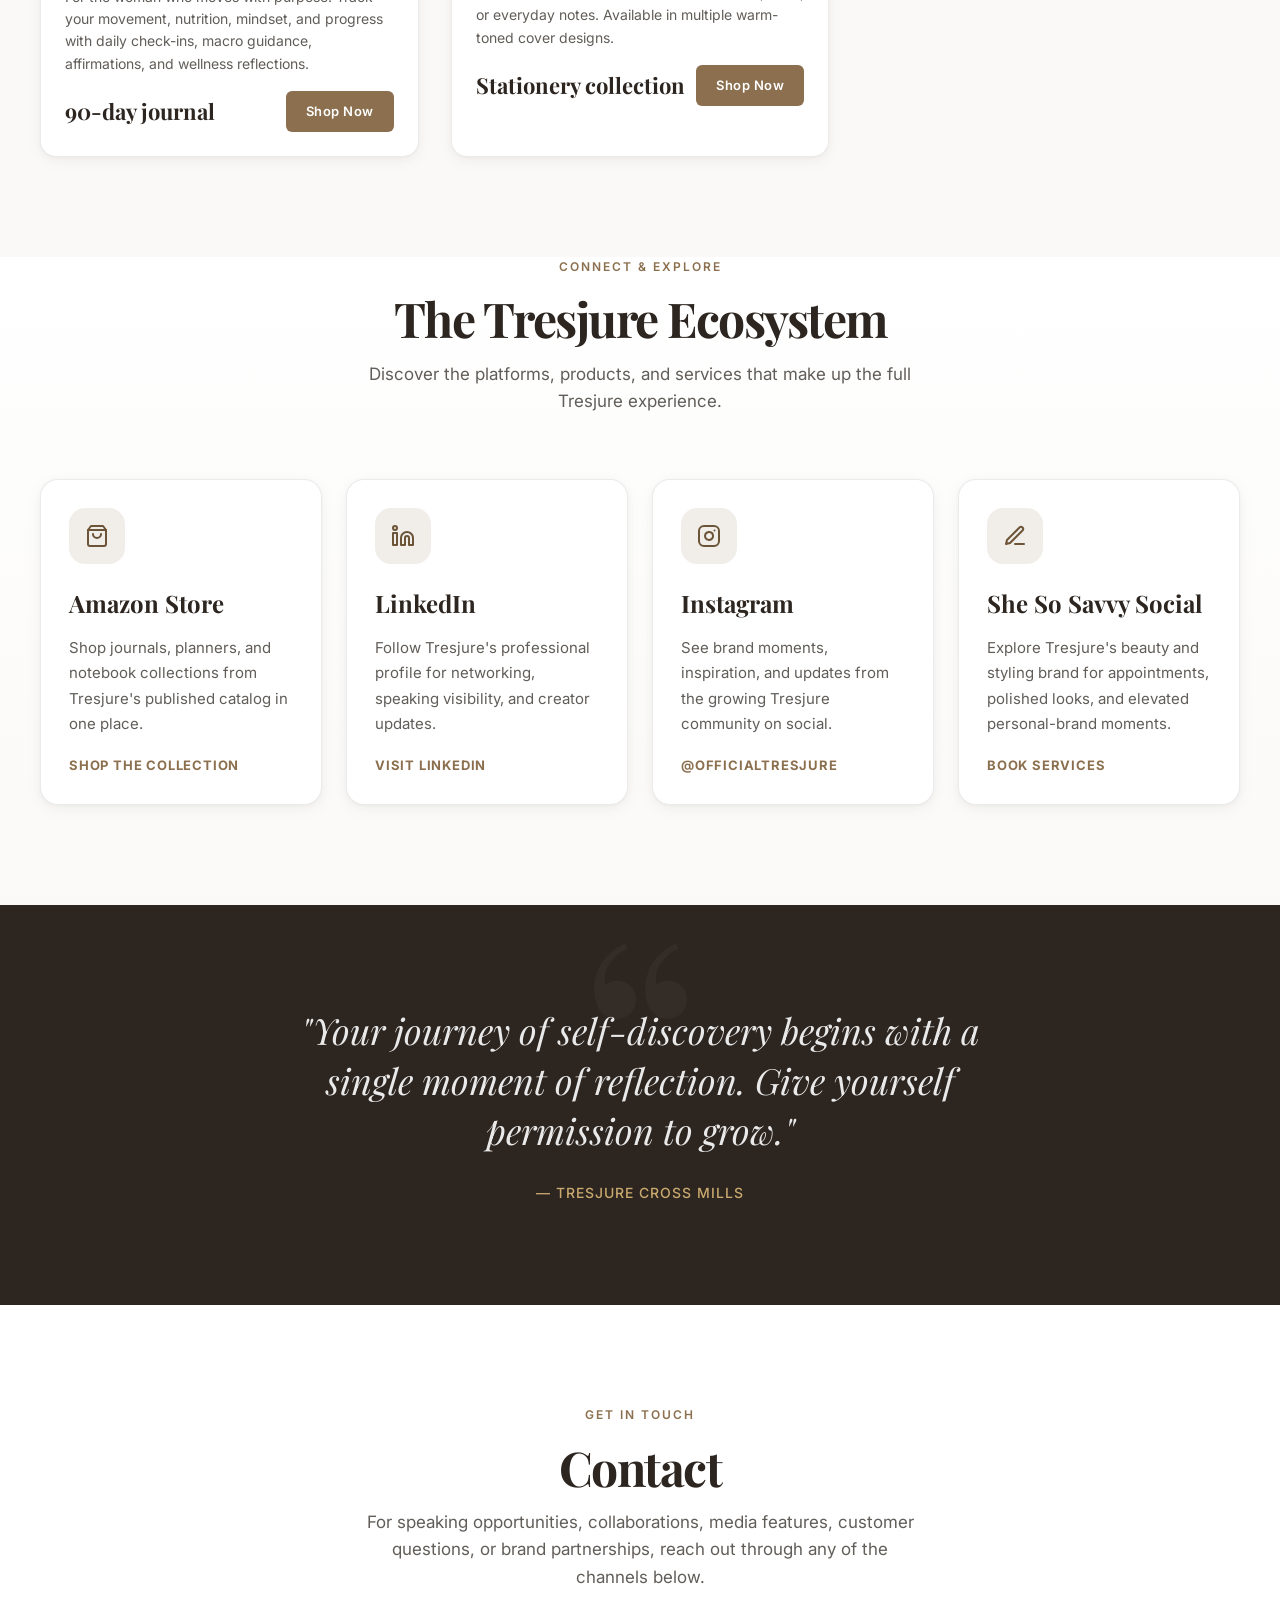
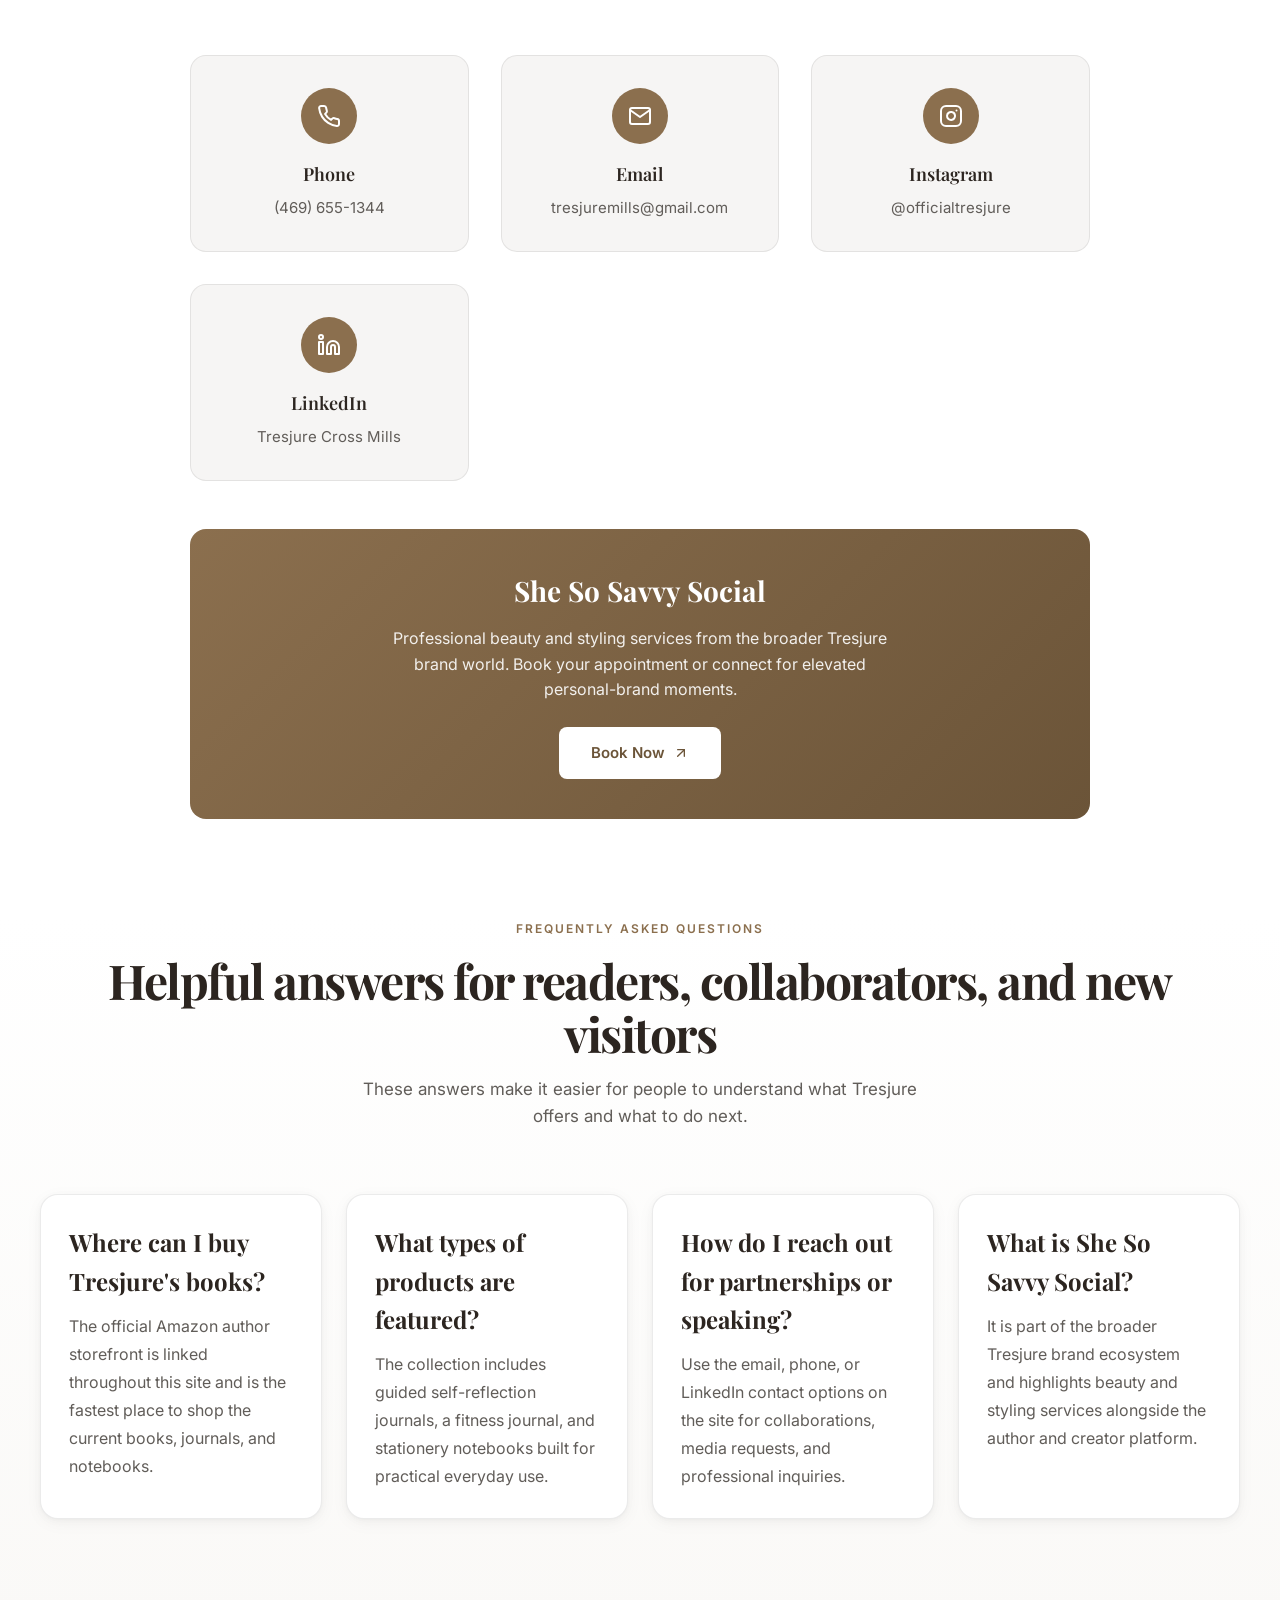
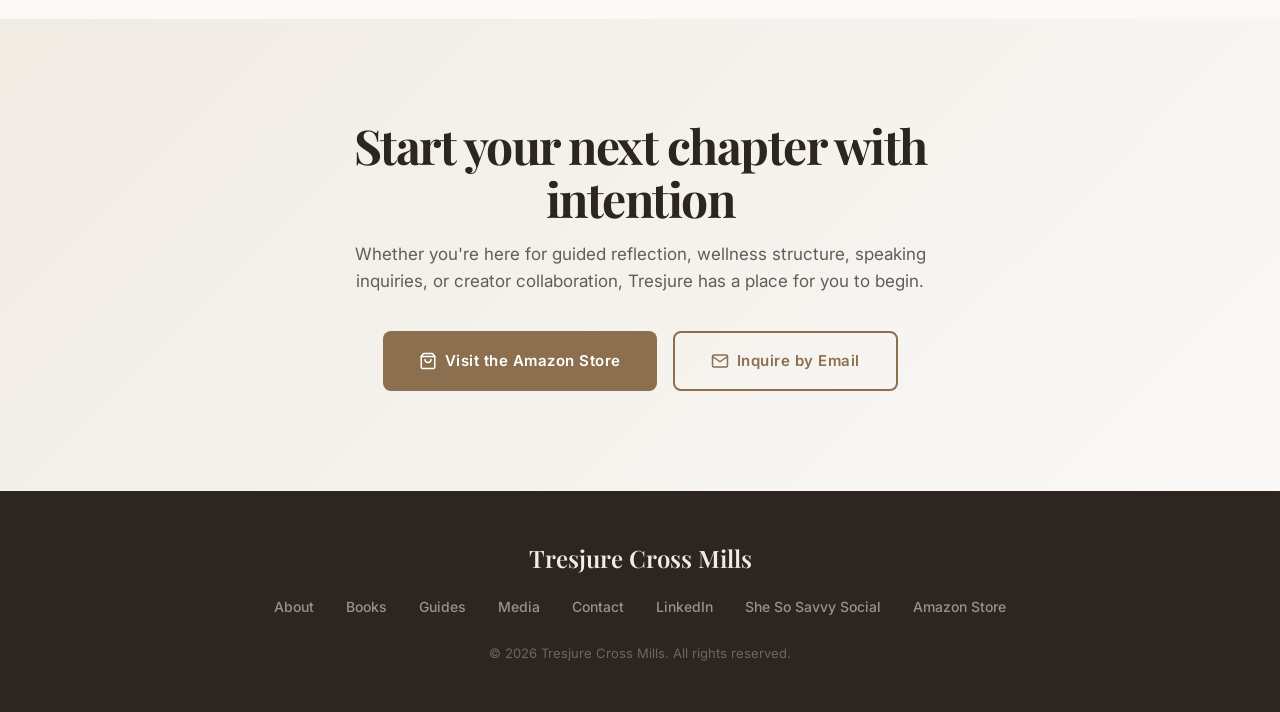
==== commit 70b34326: "Add She So Savvy top navigation button" ====
--- a/index.html
+++ b/index.html
@@ -130,6 +130,7 @@
         <li><a href="guided-journals.html">Guides</a></li>
         <li><a href="media.html">Media</a></li>
         <li><a href="contact.html">Contact</a></li>
+        <li><a href="http://Shesosavvysocial.com" target="_blank" rel="noopener noreferrer" class="nav-cta nav-cta-savvy">She So Savvy Social</a></li>
         <li><a href="https://www.amazon.com/stores/Tresjure-Cross-Mills/author/B0D7QSCW2Z" target="_blank" rel="noopener noreferrer" class="nav-cta">Shop on Amazon</a></li>
       </ul>
       <button class="mobile-menu-btn" onclick="document.getElementById('navLinks').classList.toggle('open')" aria-label="Toggle menu">
--- a/styles.css
+++ b/styles.css
@@ -66,7 +66,7 @@
     .nav-links {
       display: flex;
       align-items: center;
-      gap: 32px;
+      gap: clamp(14px, 2vw, 28px);
       list-style: none;
     }
 
@@ -98,6 +98,18 @@
     .nav-cta:hover {
       background: var(--color-accent-dark) !important;
       transform: translateY(-1px);
+    }
+
+    .nav-cta-savvy {
+      background: var(--color-dark) !important;
+      color: var(--color-white) !important;
+      border: 1px solid rgba(139,111,78,0.22);
+      white-space: nowrap;
+    }
+
+    .nav-cta-savvy:hover {
+      background: var(--color-accent-dark) !important;
+      color: var(--color-white) !important;
     }
 
     .mobile-menu-btn {
@@ -1090,6 +1102,12 @@
         border-bottom: var(--border-whisper);
         box-shadow: var(--shadow-card);
         gap: 16px;
+        align-items: stretch;
+      }
+
+      .nav-links.open .nav-cta {
+        text-align: center;
+        width: 100%;
       }
 
       .hero { padding: 100px 20px 60px; min-height: auto; }
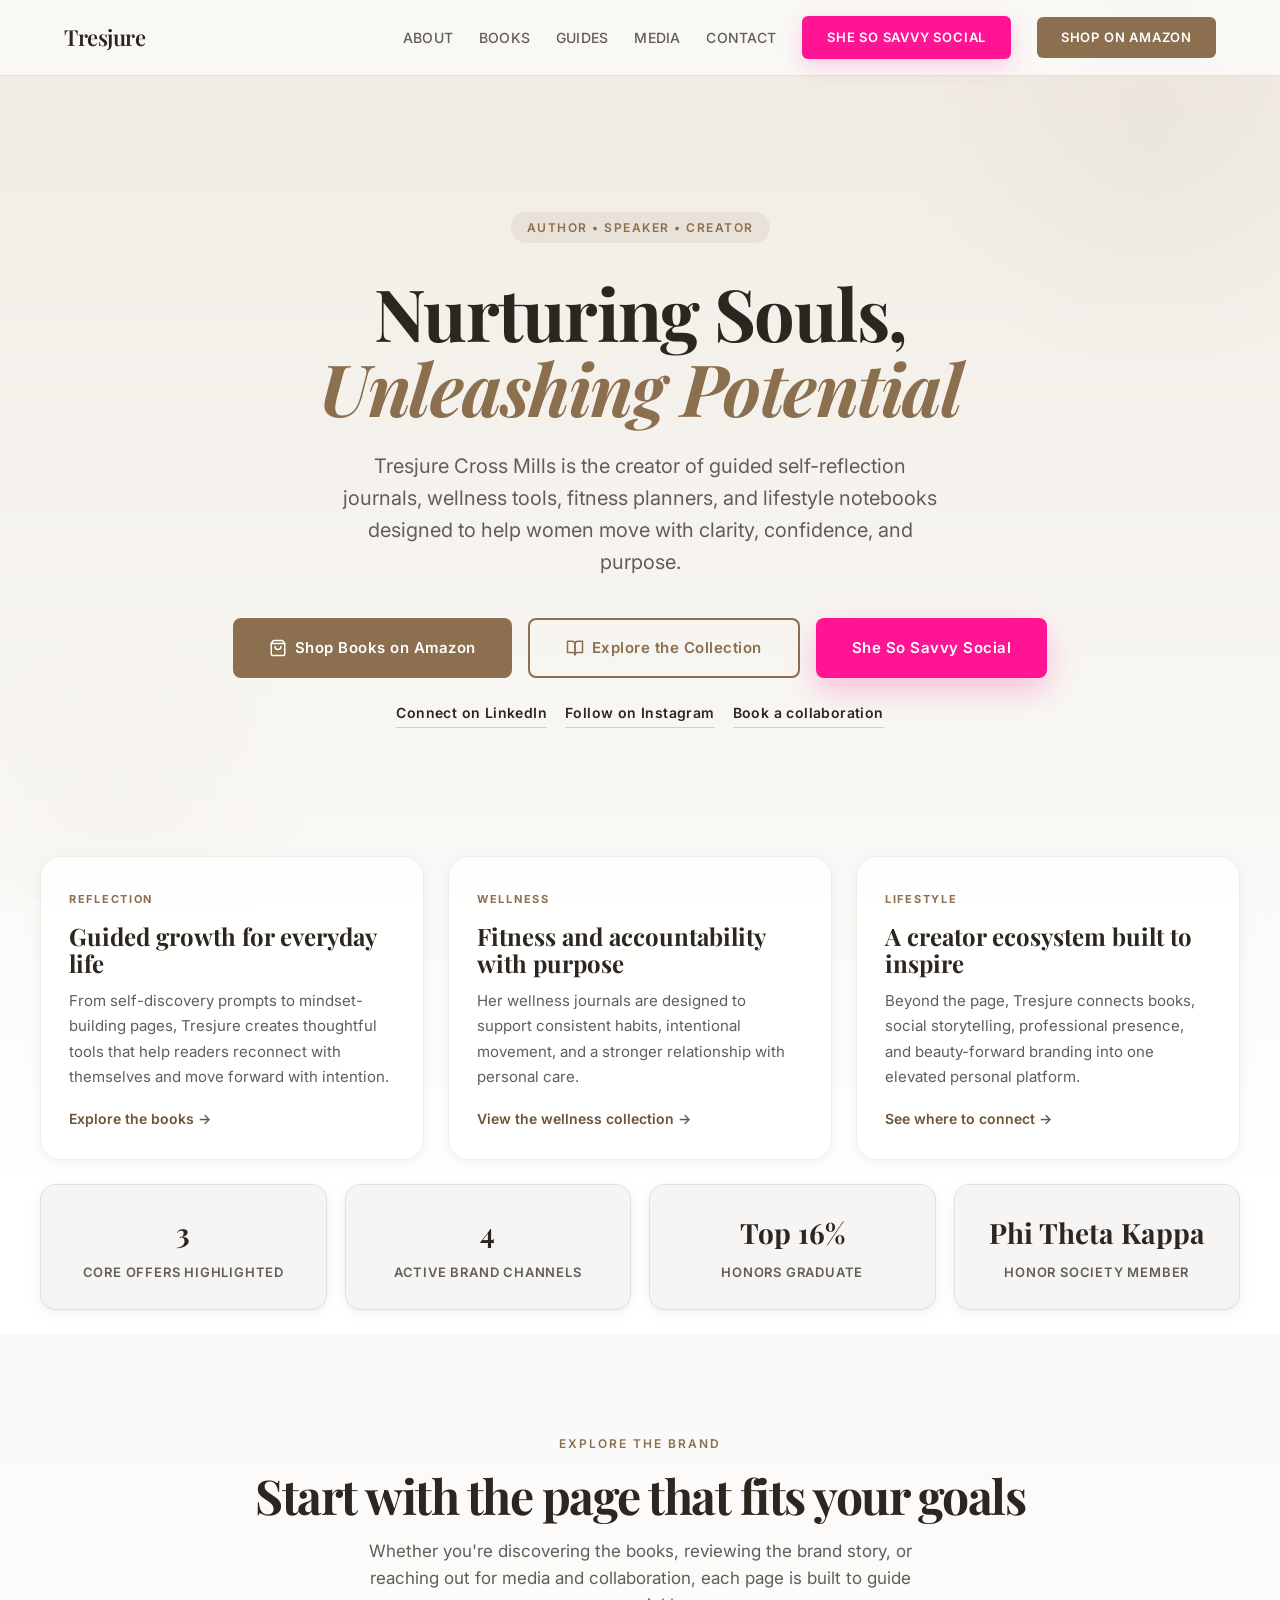
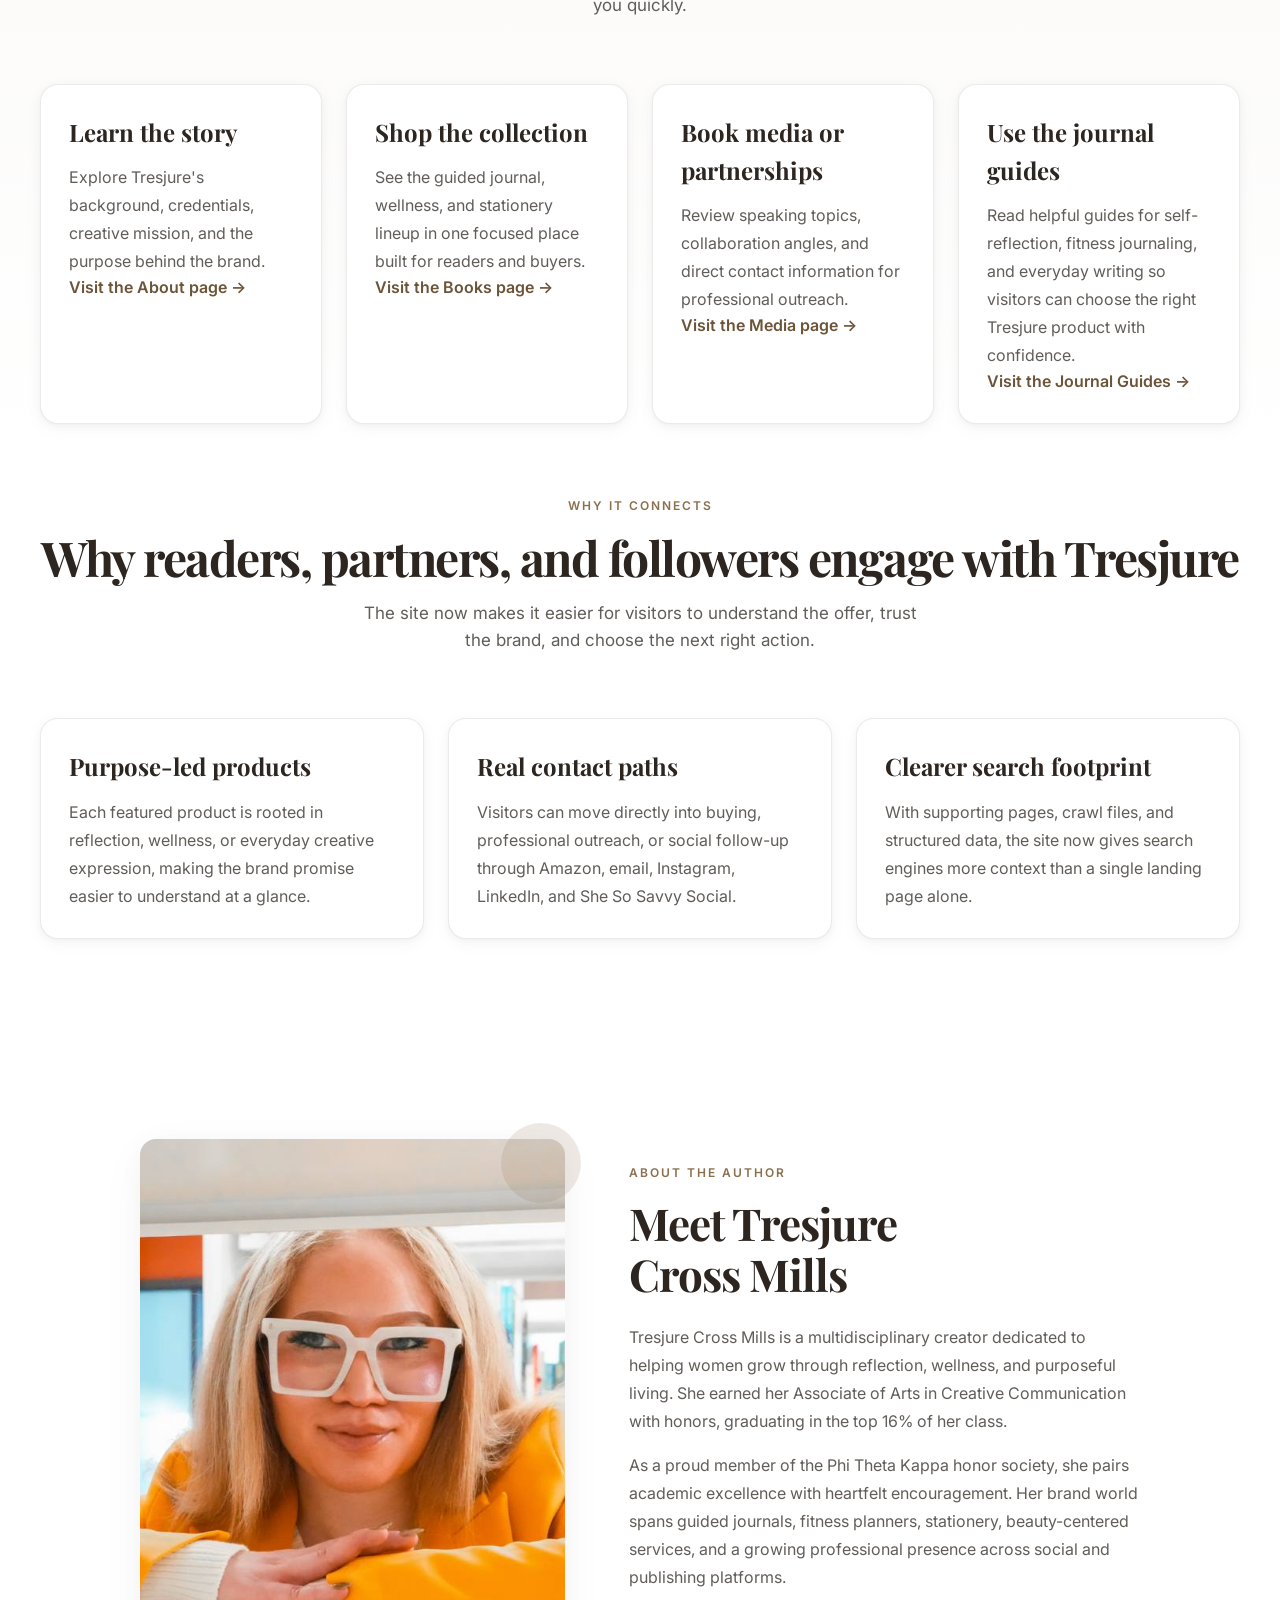
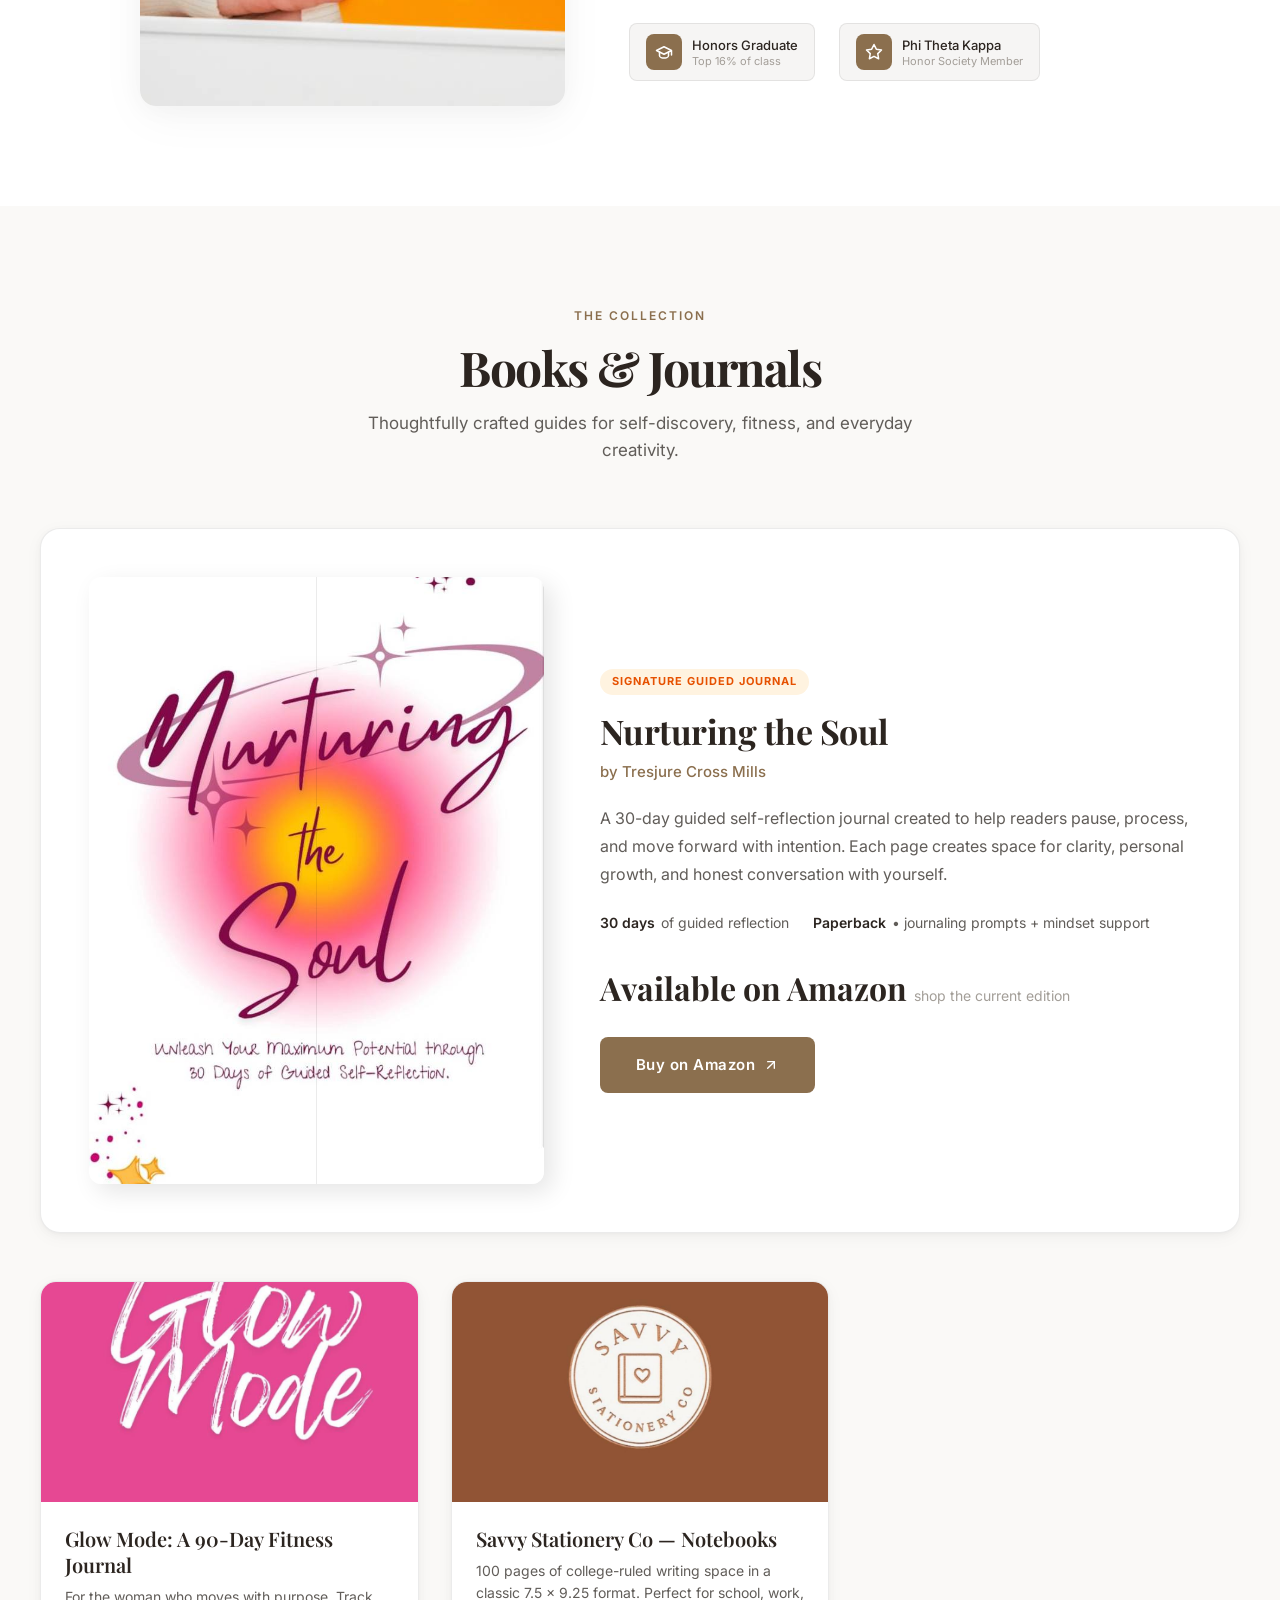
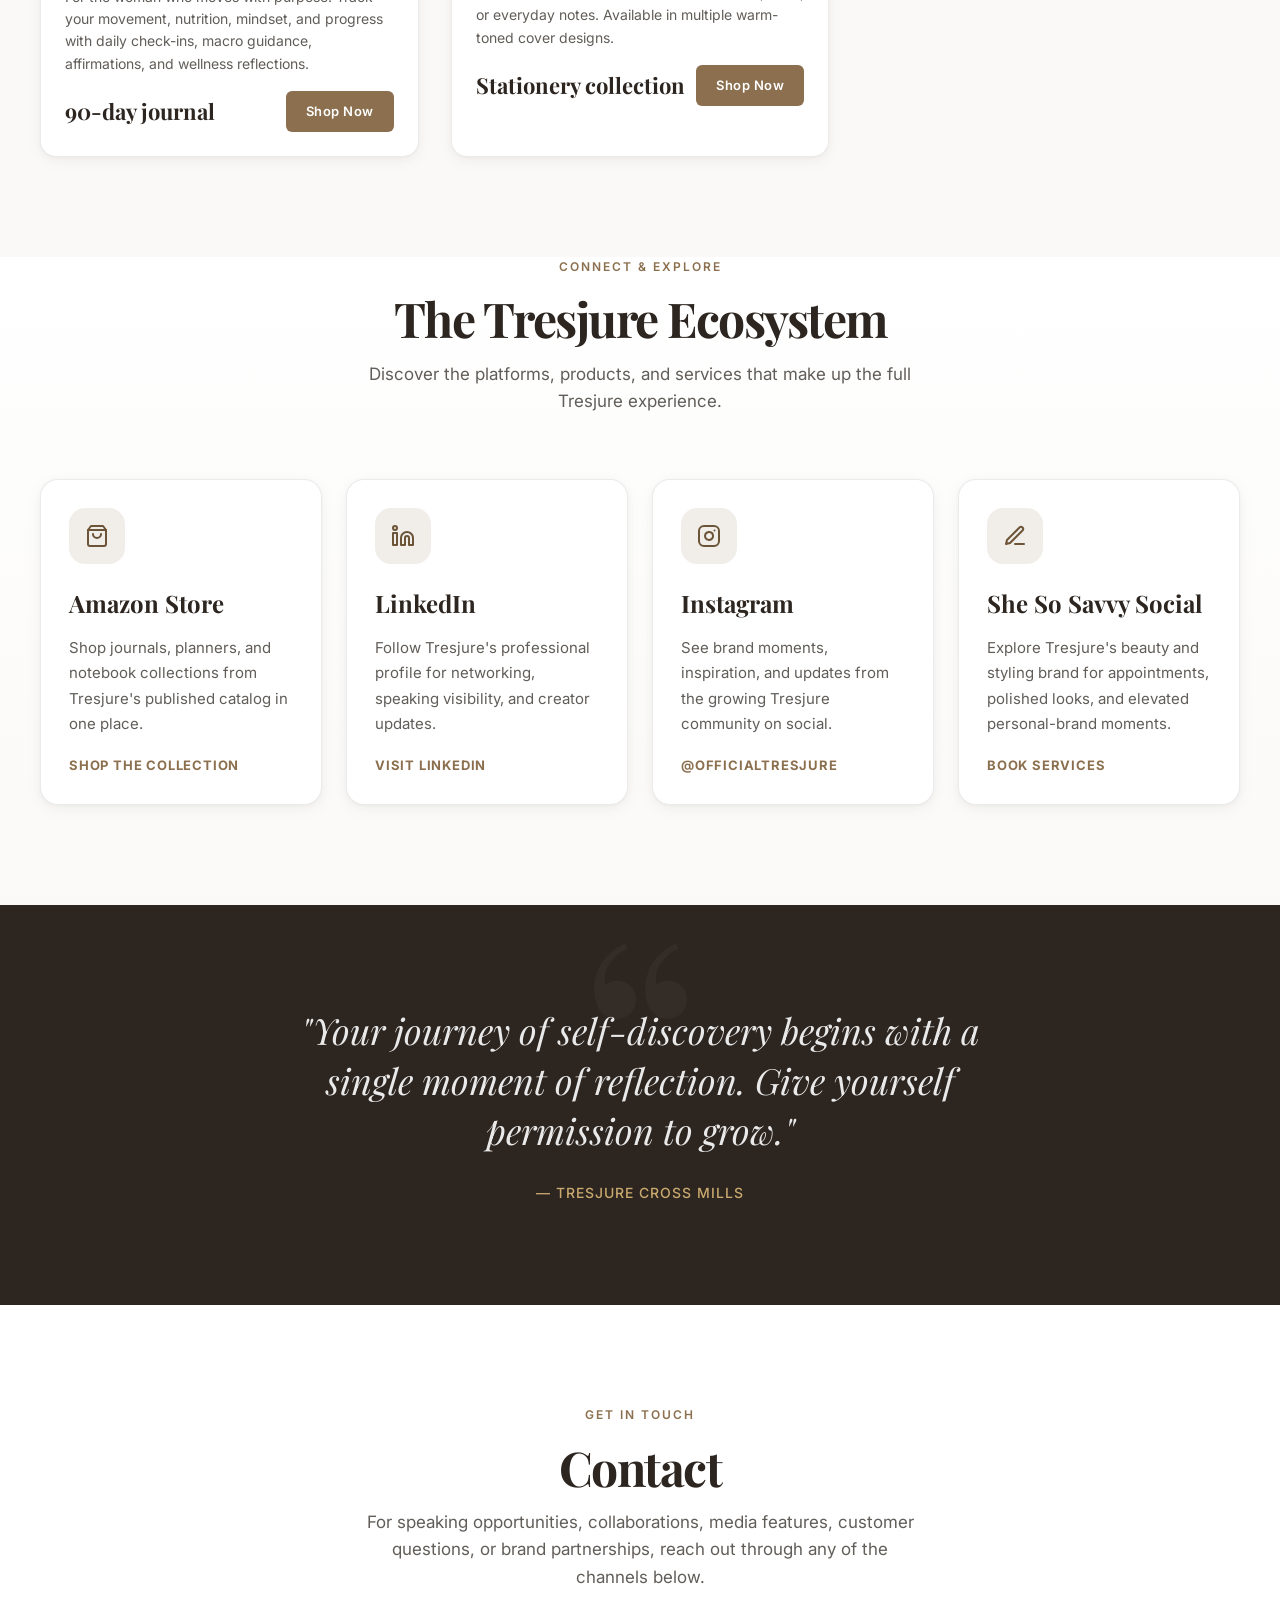
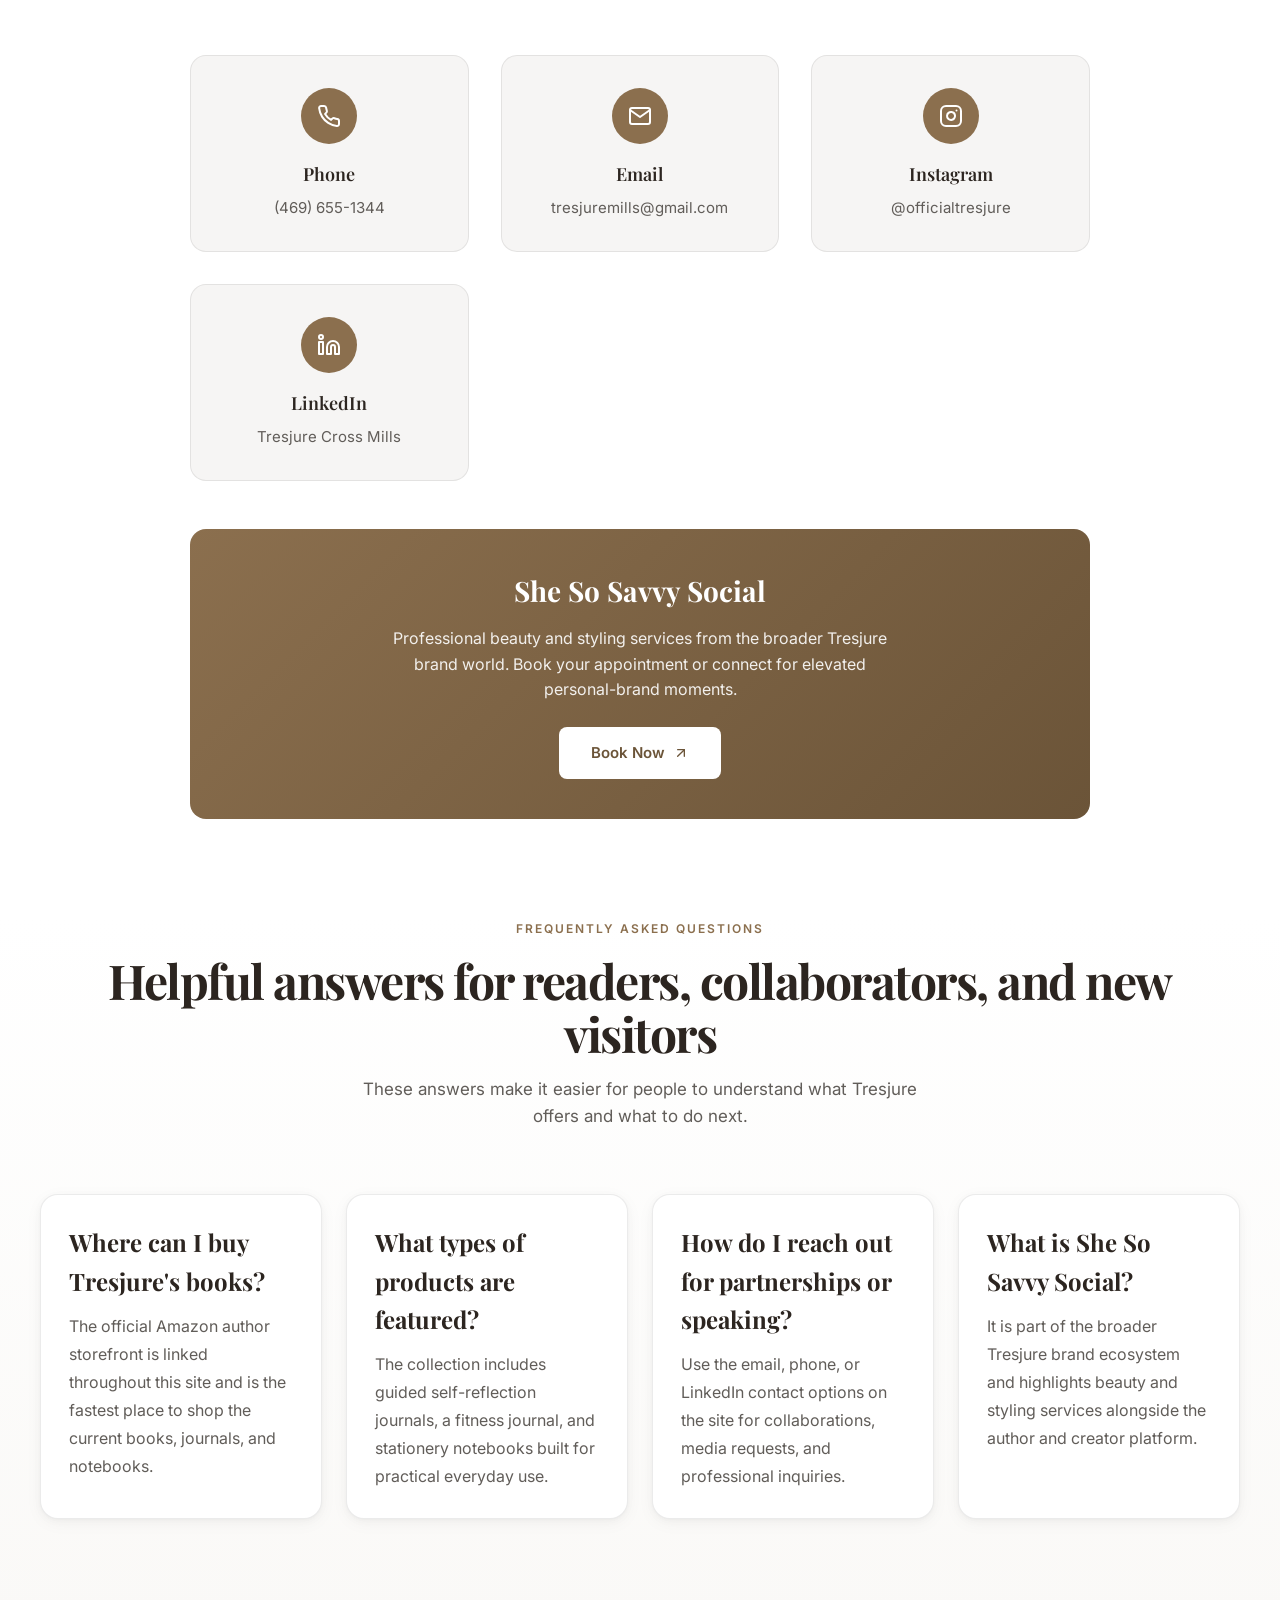
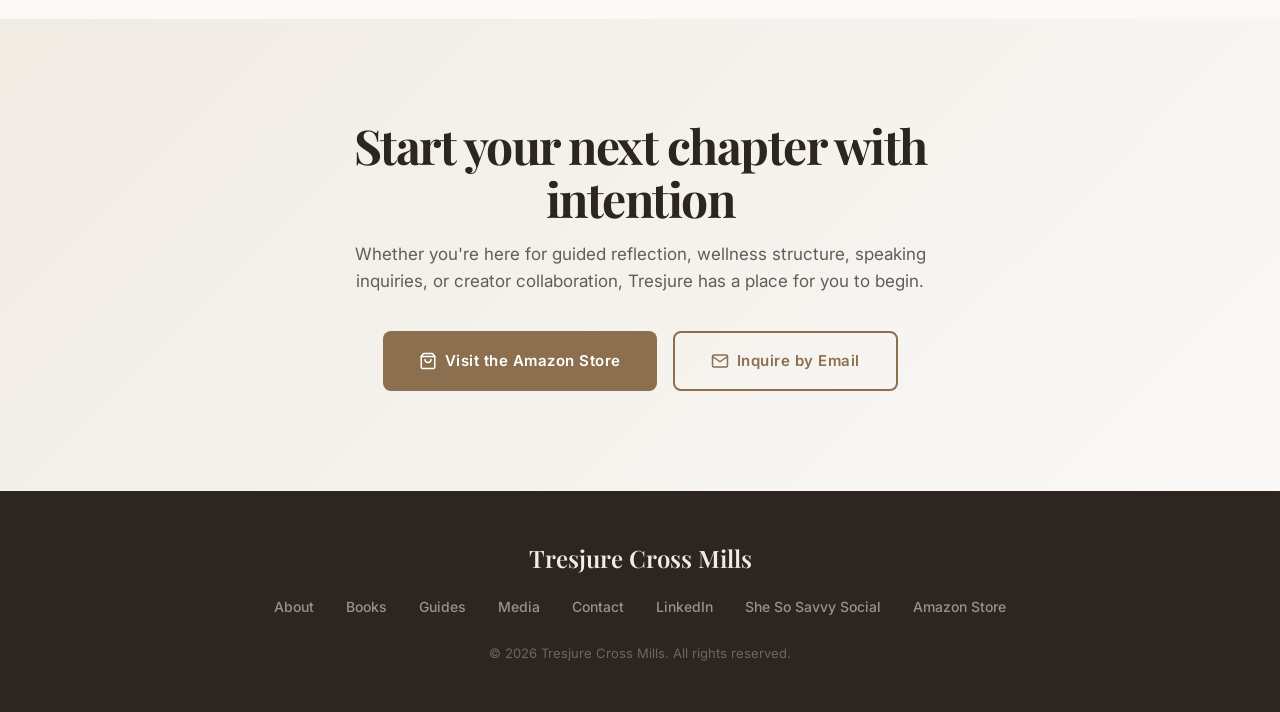
==== commit 7b9e139f: "Force hot pink She So Savvy button refresh" ====
--- a/index.html
+++ b/index.html
@@ -115,7 +115,7 @@
   <link rel="preconnect" href="https://fonts.googleapis.com">
   <link rel="preconnect" href="https://fonts.gstatic.com" crossorigin>
   <link href="https://fonts.googleapis.com/css2?family=Playfair+Display:ital,wght@0,400;0,500;0,600;0,700;1,400;1,500&family=Inter:wght@300;400;500;600;700&display=swap" rel="stylesheet">
-  <link rel="stylesheet" href="styles.css">
+  <link rel="stylesheet" href="styles.css?v=savvy-pink-20260504">
 </head>
 <body>
   <a href="#main-content" class="skip-link">Skip to content</a>
@@ -158,6 +158,9 @@
           <svg width="18" height="18" viewBox="0 0 24 24" fill="none" stroke="currentColor" stroke-width="2" stroke-linecap="round" stroke-linejoin="round"><path d="M2 3h6a4 4 0 0 1 4 4v14a3 3 0 0 0-3-3H2z"></path><path d="M22 3h-6a4 4 0 0 0-4 4v14a3 3 0 0 1 3-3h7z"></path></svg>
           Explore the Collection
         </a>
+        <a href="http://Shesosavvysocial.com" target="_blank" rel="noopener noreferrer" class="btn-primary btn-savvy-pink">
+          She So Savvy Social
+        </a>
       </div>
       <div class="hero-link-row">
         <a href="https://www.linkedin.com/in/trtresjurecrossmills" target="_blank" rel="noopener noreferrer">Connect on LinkedIn</a>
--- a/styles.css
+++ b/styles.css
@@ -101,15 +101,29 @@
     }
 
     .nav-cta-savvy {
-      background: var(--color-dark) !important;
+      background: #ff1493 !important;
       color: var(--color-white) !important;
-      border: 1px solid rgba(139,111,78,0.22);
+      border: 1px solid rgba(255,20,147,0.32);
+      box-shadow: 0 8px 22px rgba(255,20,147,0.18);
       white-space: nowrap;
     }
 
     .nav-cta-savvy:hover {
-      background: var(--color-accent-dark) !important;
+      background: #e6007e !important;
       color: var(--color-white) !important;
+      box-shadow: 0 10px 26px rgba(230,0,126,0.24);
+    }
+
+    .btn-savvy-pink {
+      background: #ff1493 !important;
+      color: #ffffff !important;
+      box-shadow: 0 12px 30px rgba(255,20,147,0.24);
+    }
+
+    .btn-savvy-pink:hover {
+      background: #e6007e !important;
+      color: #ffffff !important;
+      box-shadow: 0 16px 36px rgba(230,0,126,0.3);
     }
 
     .mobile-menu-btn {
